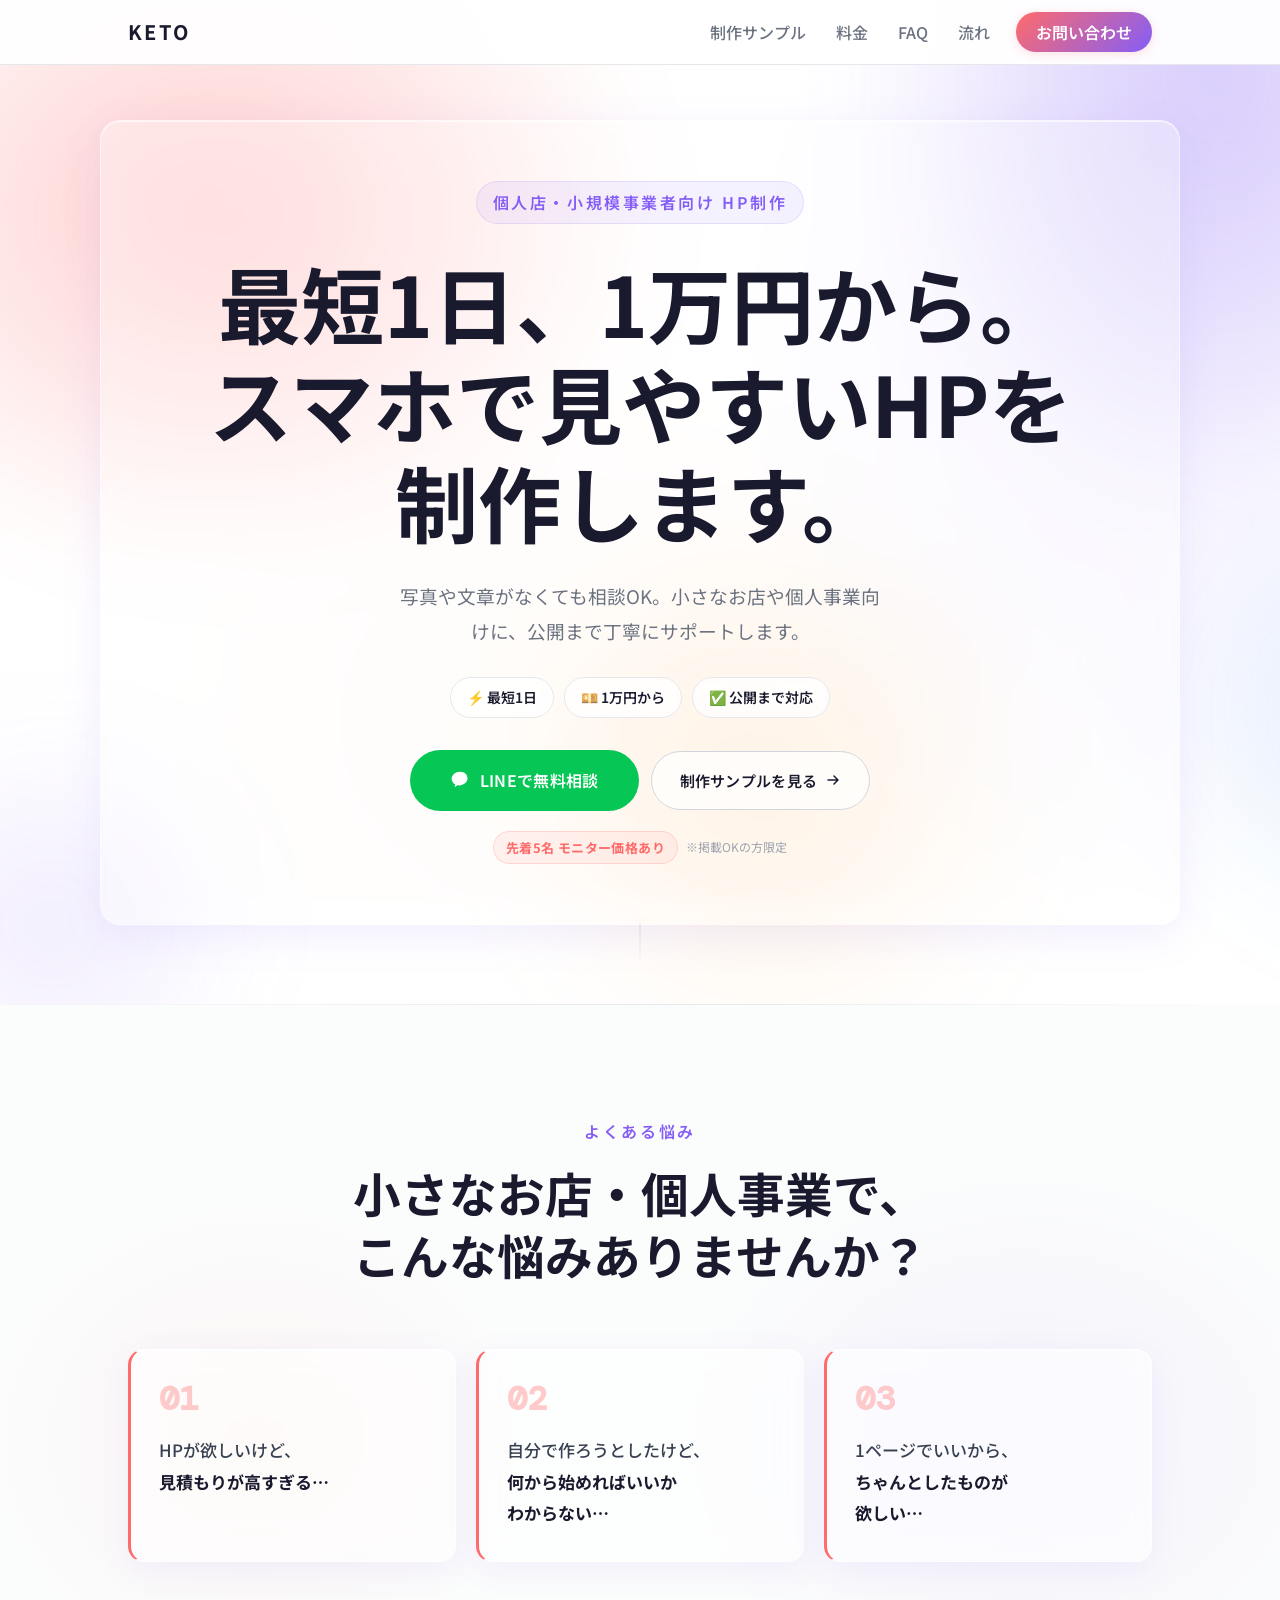
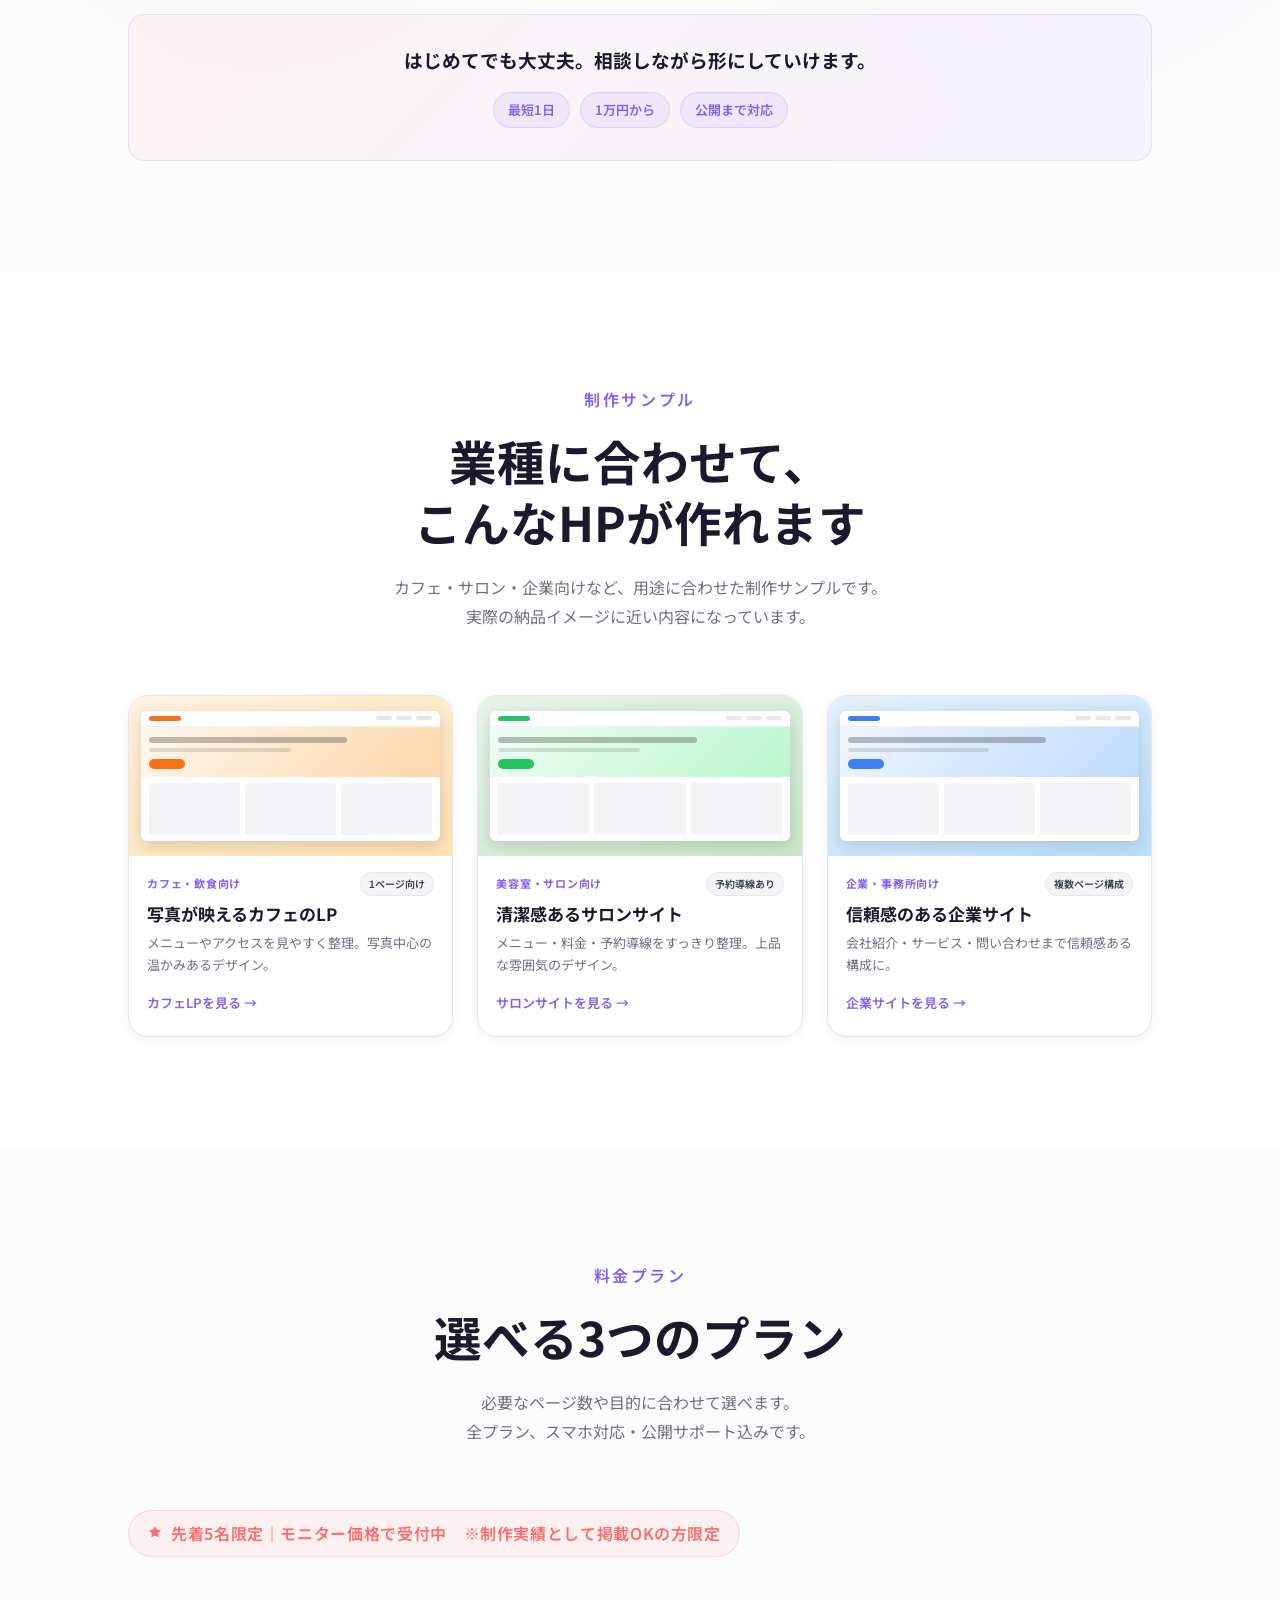
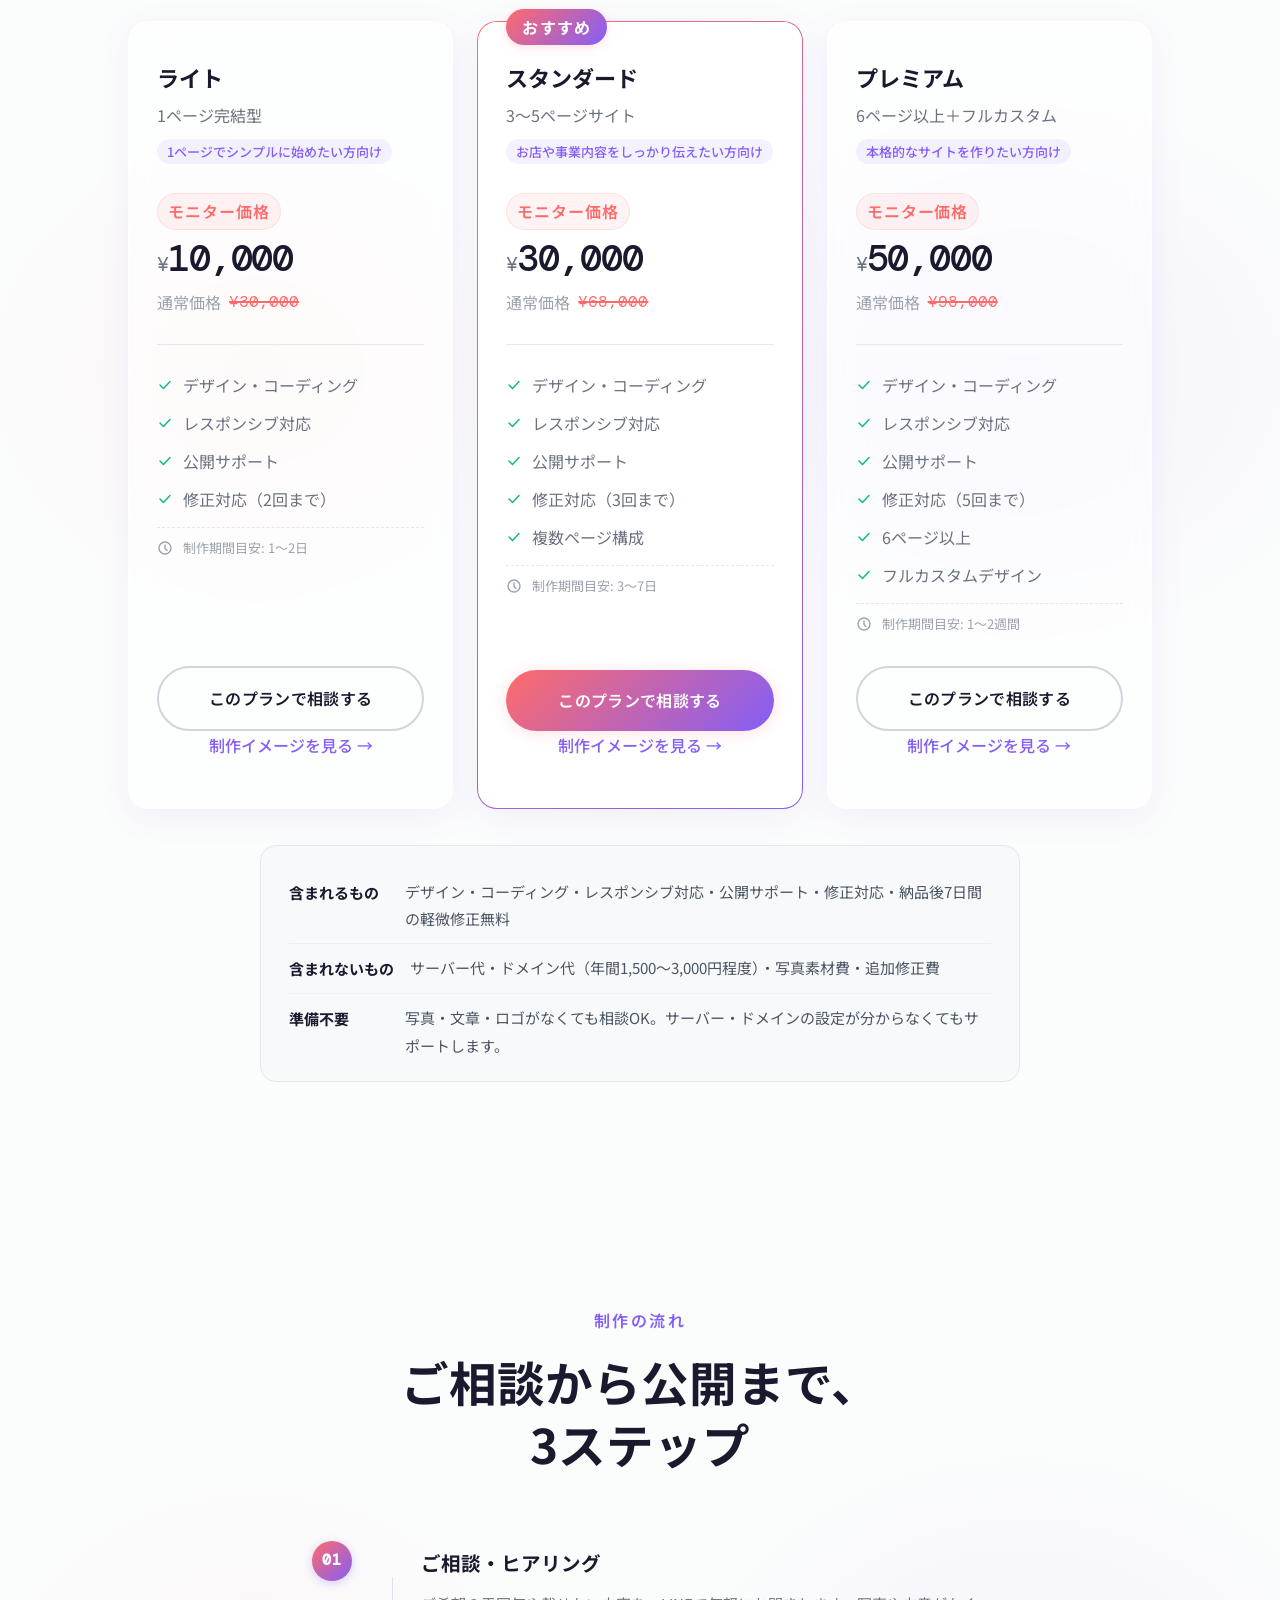
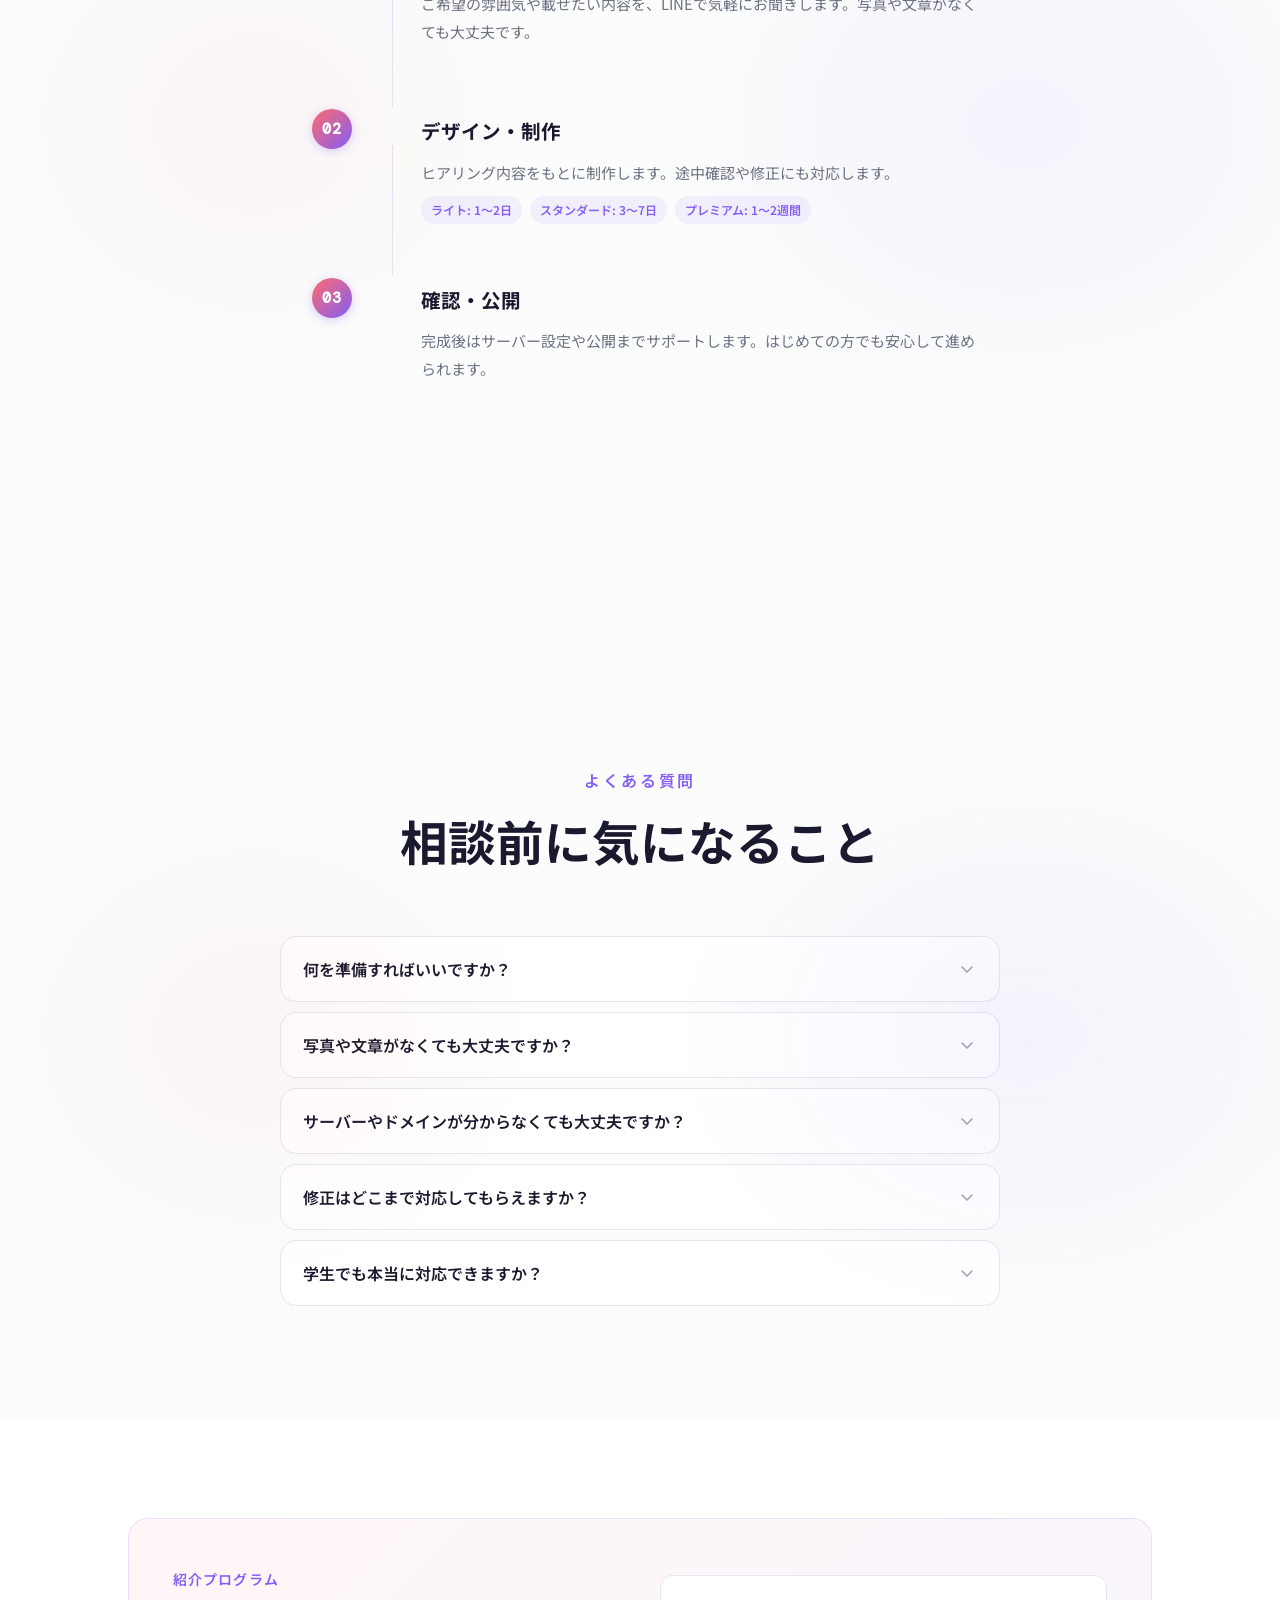
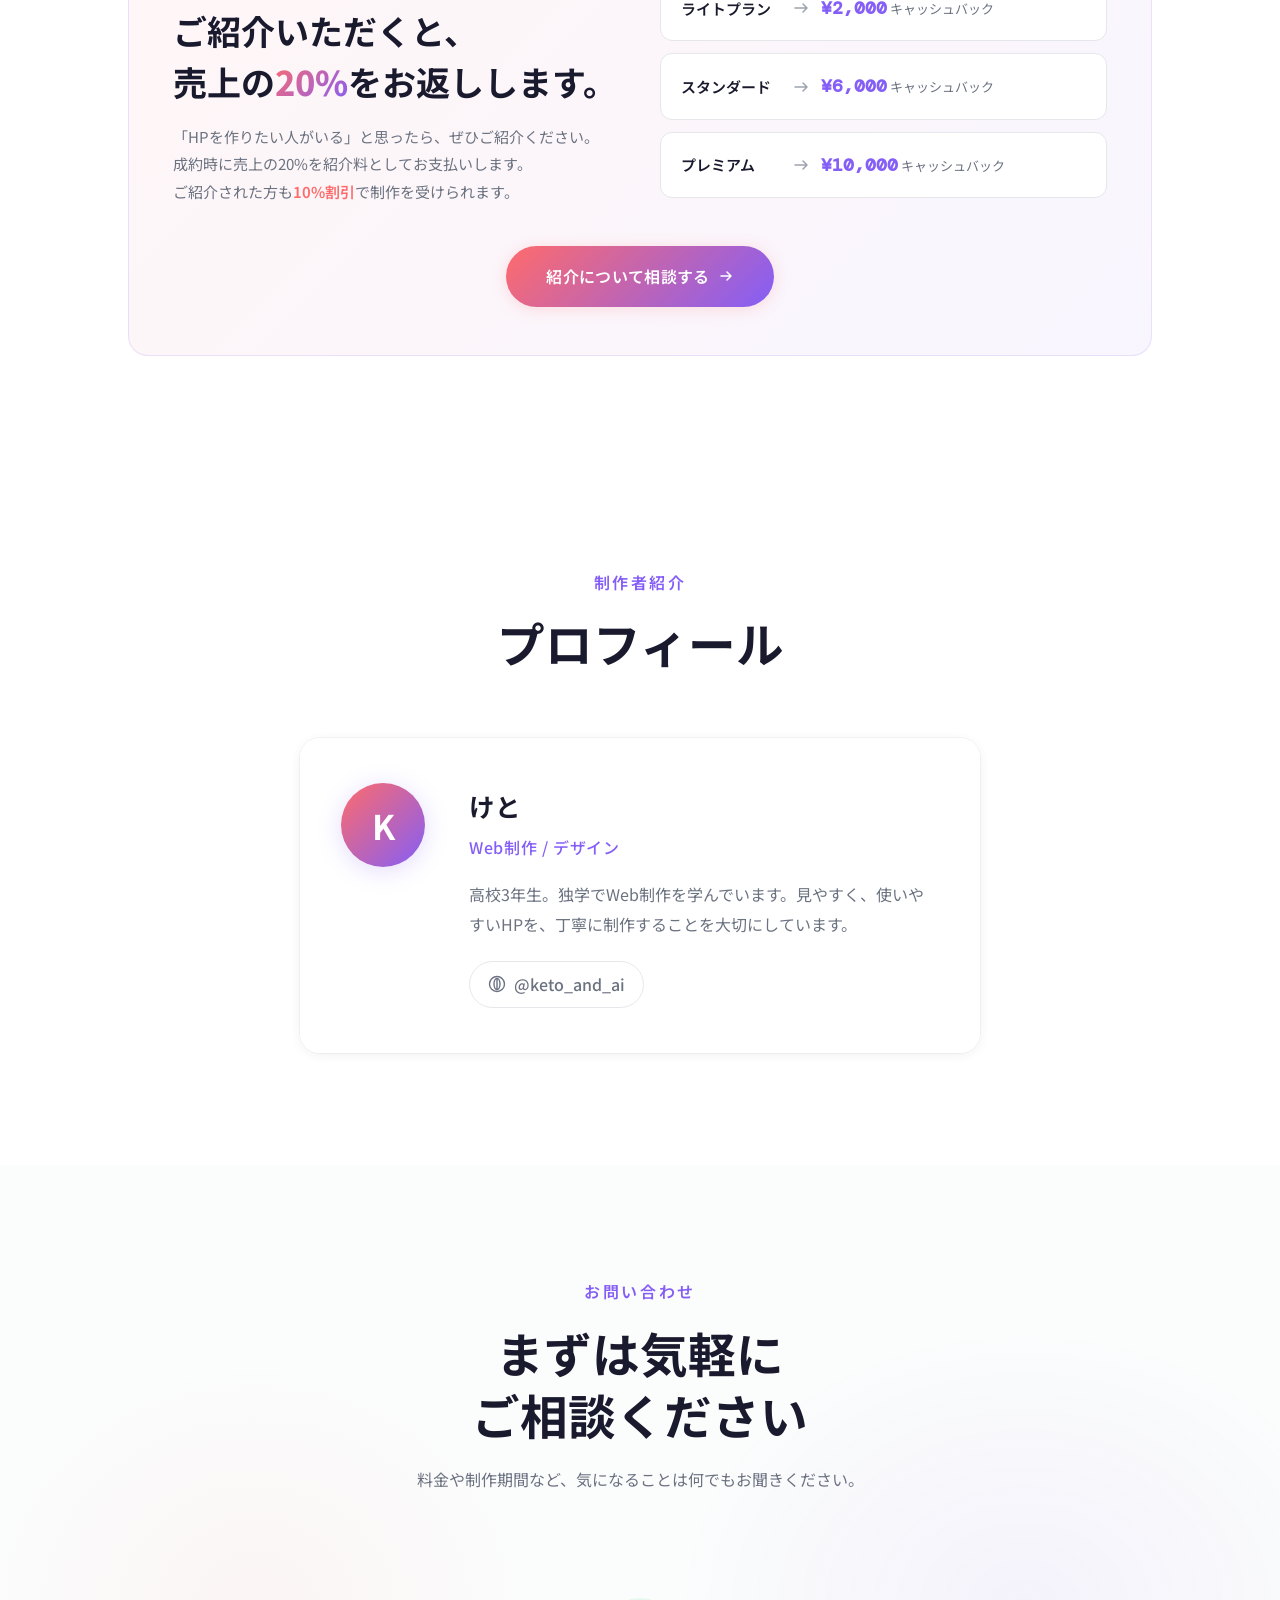
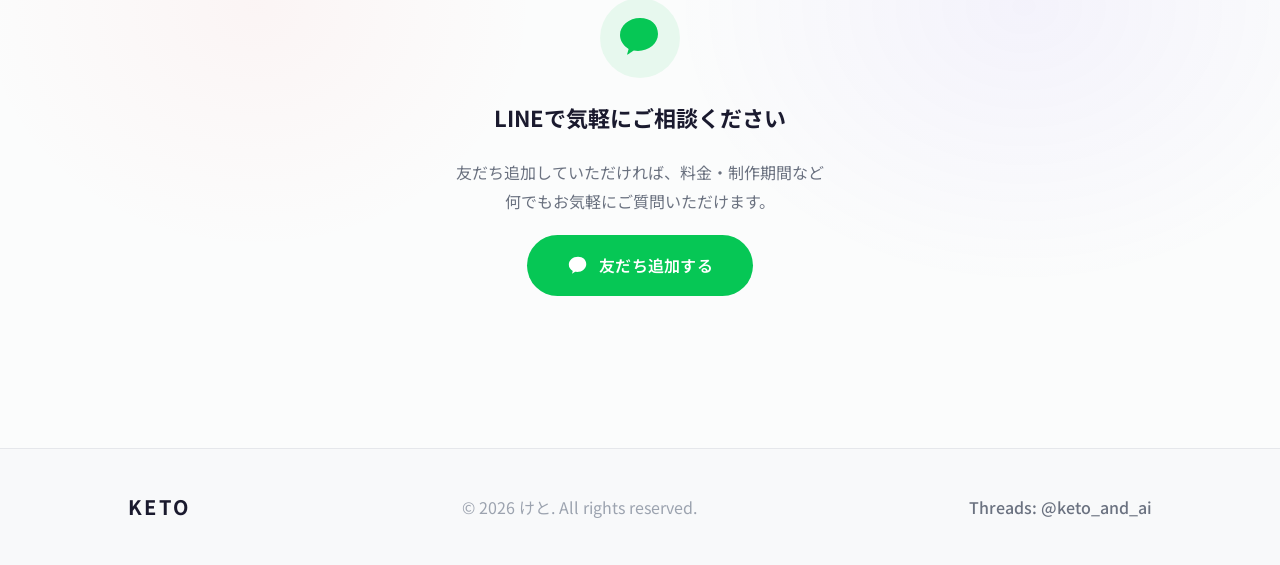
==== index.html @ 5ff45300 "制作の流れセクション改善 - 見出し「ご相談から公開まで、3ステップ」に変更 - ステップ1「ご相談・ヒアリング」に変更、本文を短縮 - ステップ2に制作期間バッジ追加（ライト/スタンダード/プレミア" ====
<!DOCTYPE html>
<html lang="ja">
<head>
  <meta charset="UTF-8">
  <meta name="viewport" content="width=device-width, initial-scale=1.0">
  <title>KETO | Web制作</title>
  <meta name="description" content="高品質なWebサイトを、スピードと低コストで実現します。1ページLPから複数ページサイトまで対応。先着5名モニター価格で受付中。">
  <meta property="og:title" content="けと | HP制作サービス">
  <meta property="og:description" content="高品質なWebサイトを、スピードと低コストで実現します。先着5名モニター価格で受付中。">
  <meta property="og:type" content="website">
  <meta property="og:locale" content="ja_JP">
  <meta name="twitter:card" content="summary_large_image">
  <meta name="theme-color" content="#ffffff">
  <link rel="icon" href="data:image/svg+xml,<svg xmlns='http://www.w3.org/2000/svg' viewBox='0 0 100 100'><rect width='100' height='100' rx='20' fill='%231a1a2e'/><text x='50' y='70' font-size='48' text-anchor='middle' fill='%23ffffff' font-family='system-ui' font-weight='700'>K</text></svg>">
  <link rel="preconnect" href="https://fonts.googleapis.com">
  <link rel="preconnect" href="https://fonts.gstatic.com" crossorigin>
  <link href="https://fonts.googleapis.com/css2?family=Noto+Sans+JP:wght@300;400;500;600;700&family=DM+Mono:wght@300;400;500&display=swap" rel="stylesheet">
  <link rel="stylesheet" href="style.css">
</head>
<body>

  <!-- Nav -->
  <nav class="nav" id="nav" aria-label="メインナビゲーション">
    <div class="nav-inner">
      <a href="#top" class="nav-logo" aria-label="トップへ戻る">
        <span class="nav-logo-text">KETO</span>
      </a>
      <button class="nav-hamburger" id="hamburger" aria-label="メニューを開く" aria-expanded="false" aria-controls="nav-links">
        <span></span>
        <span></span>
        <span></span>
      </button>
      <ul class="nav-links" id="nav-links" role="list">
        <li><a href="#samples" class="nav-link">制作サンプル</a></li>
        <li><a href="#pricing" class="nav-link">料金</a></li>
        <li><a href="#faq" class="nav-link">FAQ</a></li>
        <li><a href="#steps" class="nav-link">流れ</a></li>
        <li><a href="#contact" class="nav-cta">お問い合わせ</a></li>
      </ul>
    </div>
  </nav>

  <!-- Hero -->
  <section class="hero section-dark" id="top">
    <div class="container hero-inner fade-in">
      <p class="hero-eyebrow">個人店・小規模事業者向け HP制作</p>
      <h1 class="hero-heading">最短1日、1万円から。<br>スマホで見やすいHPを<br>制作します。</h1>
      <p class="hero-sub">写真や文章がなくても相談OK。小さなお店や個人事業向けに、公開まで丁寧にサポートします。</p>

      <div class="hero-badges">
        <span class="hero-badge">⚡ 最短1日</span>
        <span class="hero-badge">💴 1万円から</span>
        <span class="hero-badge">✅ 公開まで対応</span>
      </div>

      <div class="hero-cta-group">
        <a href="https://lin.ee/rHhkMaP" class="btn btn-line hero-cta" target="_blank" rel="noopener noreferrer">
          <svg width="20" height="20" viewBox="0 0 24 24" fill="none" aria-hidden="true"><path d="M12 2C6.48 2 2 5.82 2 10.5c0 2.83 1.68 5.33 4.3 6.96-.17.6-.6 2.2-.7 2.54-.12.42.16.41.33.3.14-.1 2.1-1.43 2.96-2.01.67.1 1.37.16 2.11.16 5.52 0 10-3.82 10-8.45S17.52 2 12 2z" fill="#ffffff"/></svg>
          LINEで無料相談
        </a>
        <a href="#samples" class="btn btn-outline-hero hero-cta-sub">
          制作サンプルを見る
          <svg width="16" height="16" viewBox="0 0 16 16" fill="none" aria-hidden="true"><path d="M3 8h10M9 4l4 4-4 4" stroke="currentColor" stroke-width="1.5" stroke-linecap="round" stroke-linejoin="round"/></svg>
        </a>
      </div>

      <p class="hero-note">
        <span class="hero-note-badge">先着5名 モニター価格あり</span>
        <span class="hero-note-sub">※掲載OKの方限定</span>
      </p>
    </div>
    <div class="hero-scroll-hint" aria-hidden="true">
      <span class="hero-scroll-line"></span>
    </div>
  </section>

  <!-- Pain Points -->
  <section class="section section-surface" id="pain">
    <div class="container">
      <div class="section-header fade-in">
        <p class="section-eyebrow">よくある悩み</p>
        <h2 class="section-heading">小さなお店・個人事業で、<br>こんな悩みありませんか？</h2>
      </div>
      <div class="pain-grid">
        <div class="pain-card fade-in-left" style="--delay: 0.1s">
          <span class="pain-number">01</span>
          <p class="pain-text">HPが欲しいけど、<br><strong>見積もりが高すぎる…</strong></p>
        </div>
        <div class="pain-card fade-in" style="--delay: 0.2s">
          <span class="pain-number">02</span>
          <p class="pain-text">自分で作ろうとしたけど、<br><strong>何から始めればいいか<br>わからない…</strong></p>
        </div>
        <div class="pain-card fade-in-right" style="--delay: 0.3s">
          <span class="pain-number">03</span>
          <p class="pain-text">1ページでいいから、<br><strong>ちゃんとしたものが<br>欲しい…</strong></p>
        </div>
      </div>
      <div class="pain-resolve scale-in">
        <p class="pain-resolve-text">はじめてでも大丈夫。相談しながら形にしていけます。</p>
        <div class="pain-resolve-badges">
          <span>最短1日</span>
          <span>1万円から</span>
          <span>公開まで対応</span>
        </div>
      </div>
    </div>
  </section>

  <!-- Samples -->
  <section class="section section-dark" id="samples">
    <div class="container">
      <div class="section-header fade-in">
        <p class="section-eyebrow">制作サンプル</p>
        <h2 class="section-heading">業種に合わせて、<br>こんなHPが作れます</h2>
        <p class="section-desc">カフェ・サロン・企業向けなど、用途に合わせた制作サンプルです。<br>実際の納品イメージに近い内容になっています。</p>
      </div>
      <div class="samples-grid">
        <a href="samples/light/" class="sample-card fade-in-up" style="--delay: 0.1s" target="_blank" rel="noopener">
          <div class="sample-card-thumb sample-thumb-cafe">
            <div class="sample-mock">
              <div class="sample-mock-nav">
                <div class="sample-mock-logo sample-mock-logo-warm"></div>
                <div class="sample-mock-links"><span></span><span></span><span></span></div>
              </div>
              <div class="sample-mock-hero sample-mock-hero-cafe">
                <div class="sample-mock-h"></div>
                <div class="sample-mock-sub"></div>
                <div class="sample-mock-btn sample-mock-btn-warm"></div>
              </div>
              <div class="sample-mock-blocks">
                <div class="sample-mock-block"></div>
                <div class="sample-mock-block"></div>
                <div class="sample-mock-block"></div>
              </div>
            </div>
          </div>
          <div class="sample-card-body">
            <div class="sample-card-head">
              <p class="sample-card-tag">カフェ・飲食向け</p>
              <span class="sample-card-badge">1ページ向け</span>
            </div>
            <h3 class="sample-card-title">写真が映えるカフェのLP</h3>
            <p class="sample-card-desc">メニューやアクセスを見やすく整理。写真中心の温かみあるデザイン。</p>
            <span class="sample-card-link">カフェLPを見る →</span>
          </div>
        </a>
        <a href="samples/standard/" class="sample-card fade-in-up" style="--delay: 0.2s" target="_blank" rel="noopener">
          <div class="sample-card-thumb sample-thumb-salon">
            <div class="sample-mock">
              <div class="sample-mock-nav">
                <div class="sample-mock-logo sample-mock-logo-green"></div>
                <div class="sample-mock-links"><span></span><span></span><span></span></div>
              </div>
              <div class="sample-mock-hero sample-mock-hero-salon">
                <div class="sample-mock-h"></div>
                <div class="sample-mock-sub"></div>
                <div class="sample-mock-btn sample-mock-btn-green"></div>
              </div>
              <div class="sample-mock-blocks">
                <div class="sample-mock-block"></div>
                <div class="sample-mock-block"></div>
                <div class="sample-mock-block"></div>
              </div>
            </div>
          </div>
          <div class="sample-card-body">
            <div class="sample-card-head">
              <p class="sample-card-tag">美容室・サロン向け</p>
              <span class="sample-card-badge">予約導線あり</span>
            </div>
            <h3 class="sample-card-title">清潔感あるサロンサイト</h3>
            <p class="sample-card-desc">メニュー・料金・予約導線をすっきり整理。上品な雰囲気のデザイン。</p>
            <span class="sample-card-link">サロンサイトを見る →</span>
          </div>
        </a>
        <a href="samples/premium/" class="sample-card fade-in-up" style="--delay: 0.3s" target="_blank" rel="noopener">
          <div class="sample-card-thumb sample-thumb-corp">
            <div class="sample-mock">
              <div class="sample-mock-nav">
                <div class="sample-mock-logo sample-mock-logo-blue"></div>
                <div class="sample-mock-links"><span></span><span></span><span></span></div>
              </div>
              <div class="sample-mock-hero sample-mock-hero-corp">
                <div class="sample-mock-h"></div>
                <div class="sample-mock-sub"></div>
                <div class="sample-mock-btn sample-mock-btn-blue"></div>
              </div>
              <div class="sample-mock-blocks">
                <div class="sample-mock-block"></div>
                <div class="sample-mock-block"></div>
                <div class="sample-mock-block"></div>
              </div>
            </div>
          </div>
          <div class="sample-card-body">
            <div class="sample-card-head">
              <p class="sample-card-tag">企業・事務所向け</p>
              <span class="sample-card-badge">複数ページ構成</span>
            </div>
            <h3 class="sample-card-title">信頼感のある企業サイト</h3>
            <p class="sample-card-desc">会社紹介・サービス・問い合わせまで信頼感ある構成に。</p>
            <span class="sample-card-link">企業サイトを見る →</span>
          </div>
        </a>
      </div>
    </div>
  </section>

  <!-- Pricing -->
  <section class="section section-surface" id="pricing">
    <div class="container">
      <div class="section-header fade-in">
        <p class="section-eyebrow">料金プラン</p>
        <h2 class="section-heading">選べる3つのプラン</h2>
        <p class="section-desc">必要なページ数や目的に合わせて選べます。<br>全プラン、スマホ対応・公開サポート込みです。</p>
      </div>
      <div class="pricing-badge fade-in" role="note">
        <svg width="16" height="16" viewBox="0 0 16 16" fill="none" aria-hidden="true">
          <path d="M8 1l1.8 3.6L14 5.4l-3 2.9.7 4.1L8 10.4l-3.7 2 .7-4.1L2 5.4l4.2-.8z" fill="#ff6b6b"/>
        </svg>
        先着5名限定｜モニター価格で受付中　※制作実績として掲載OKの方限定
      </div>
      <div class="pricing-grid pricing-grid-3">
        <div class="pricing-card fade-in-up" style="--delay: 0.1s">
          <div class="pricing-card-header">
            <h3 class="pricing-plan-name">ライト</h3>
            <p class="pricing-plan-desc">1ページ完結型</p>
            <p class="pricing-plan-target">1ページでシンプルに始めたい方向け</p>
          </div>
          <div class="pricing-price-block">
            <div class="pricing-monitor">
              <span class="pricing-monitor-label">モニター価格</span>
              <span class="pricing-price"><span class="pricing-currency">¥</span>10,000</span>
            </div>
            <div class="pricing-regular">
              <span class="pricing-regular-label">通常価格</span>
              <span class="pricing-regular-price"><span>¥</span>30,000</span>
            </div>
          </div>
          <ul class="pricing-features" role="list">
            <li class="pricing-feature">
              <svg width="16" height="16" viewBox="0 0 16 16" fill="none" aria-hidden="true"><path d="M3 8l3.5 3.5 6.5-7" stroke="#12b886" stroke-width="1.5" stroke-linecap="round" stroke-linejoin="round"/></svg>
              デザイン・コーディング
            </li>
            <li class="pricing-feature">
              <svg width="16" height="16" viewBox="0 0 16 16" fill="none" aria-hidden="true"><path d="M3 8l3.5 3.5 6.5-7" stroke="#12b886" stroke-width="1.5" stroke-linecap="round" stroke-linejoin="round"/></svg>
              レスポンシブ対応
            </li>
            <li class="pricing-feature">
              <svg width="16" height="16" viewBox="0 0 16 16" fill="none" aria-hidden="true"><path d="M3 8l3.5 3.5 6.5-7" stroke="#12b886" stroke-width="1.5" stroke-linecap="round" stroke-linejoin="round"/></svg>
              公開サポート
            </li>
            <li class="pricing-feature">
              <svg width="16" height="16" viewBox="0 0 16 16" fill="none" aria-hidden="true"><path d="M3 8l3.5 3.5 6.5-7" stroke="#12b886" stroke-width="1.5" stroke-linecap="round" stroke-linejoin="round"/></svg>
              修正対応（2回まで）
            </li>
            <li class="pricing-feature pricing-feature-meta">
              <svg width="16" height="16" viewBox="0 0 16 16" fill="none" aria-hidden="true"><circle cx="8" cy="8" r="6" stroke="#9ca3af" stroke-width="1.4"/><path d="M8 5v3.5l2 2" stroke="#9ca3af" stroke-width="1.4" stroke-linecap="round"/></svg>
              制作期間目安: 1〜2日
            </li>
          </ul>
          <a href="#contact" class="btn btn-outline-strong pricing-btn">このプランで相談する</a>
          <a href="samples/light/" class="pricing-sample-link" target="_blank" rel="noopener">制作イメージを見る →</a>
        </div>
        <div class="pricing-card pricing-card-featured fade-in-up" style="--delay: 0.2s">
          <div class="pricing-card-badge">おすすめ</div>
          <div class="pricing-card-header">
            <h3 class="pricing-plan-name">スタンダード</h3>
            <p class="pricing-plan-desc">3〜5ページサイト</p>
            <p class="pricing-plan-target">お店や事業内容をしっかり伝えたい方向け</p>
          </div>
          <div class="pricing-price-block">
            <div class="pricing-monitor">
              <span class="pricing-monitor-label">モニター価格</span>
              <span class="pricing-price"><span class="pricing-currency">¥</span>30,000</span>
            </div>
            <div class="pricing-regular">
              <span class="pricing-regular-label">通常価格</span>
              <span class="pricing-regular-price"><span>¥</span>68,000</span>
            </div>
          </div>
          <ul class="pricing-features" role="list">
            <li class="pricing-feature">
              <svg width="16" height="16" viewBox="0 0 16 16" fill="none" aria-hidden="true"><path d="M3 8l3.5 3.5 6.5-7" stroke="#12b886" stroke-width="1.5" stroke-linecap="round" stroke-linejoin="round"/></svg>
              デザイン・コーディング
            </li>
            <li class="pricing-feature">
              <svg width="16" height="16" viewBox="0 0 16 16" fill="none" aria-hidden="true"><path d="M3 8l3.5 3.5 6.5-7" stroke="#12b886" stroke-width="1.5" stroke-linecap="round" stroke-linejoin="round"/></svg>
              レスポンシブ対応
            </li>
            <li class="pricing-feature">
              <svg width="16" height="16" viewBox="0 0 16 16" fill="none" aria-hidden="true"><path d="M3 8l3.5 3.5 6.5-7" stroke="#12b886" stroke-width="1.5" stroke-linecap="round" stroke-linejoin="round"/></svg>
              公開サポート
            </li>
            <li class="pricing-feature">
              <svg width="16" height="16" viewBox="0 0 16 16" fill="none" aria-hidden="true"><path d="M3 8l3.5 3.5 6.5-7" stroke="#12b886" stroke-width="1.5" stroke-linecap="round" stroke-linejoin="round"/></svg>
              修正対応（3回まで）
            </li>
            <li class="pricing-feature">
              <svg width="16" height="16" viewBox="0 0 16 16" fill="none" aria-hidden="true"><path d="M3 8l3.5 3.5 6.5-7" stroke="#12b886" stroke-width="1.5" stroke-linecap="round" stroke-linejoin="round"/></svg>
              複数ページ構成
            </li>
            <li class="pricing-feature pricing-feature-meta">
              <svg width="16" height="16" viewBox="0 0 16 16" fill="none" aria-hidden="true"><circle cx="8" cy="8" r="6" stroke="#9ca3af" stroke-width="1.4"/><path d="M8 5v3.5l2 2" stroke="#9ca3af" stroke-width="1.4" stroke-linecap="round"/></svg>
              制作期間目安: 3〜7日
            </li>
          </ul>
          <a href="#contact" class="btn btn-primary pricing-btn">このプランで相談する</a>
          <a href="samples/standard/" class="pricing-sample-link" target="_blank" rel="noopener">制作イメージを見る →</a>
        </div>
        <div class="pricing-card fade-in-up" style="--delay: 0.3s">
          <div class="pricing-card-header">
            <h3 class="pricing-plan-name">プレミアム</h3>
            <p class="pricing-plan-desc">6ページ以上＋フルカスタム</p>
            <p class="pricing-plan-target">本格的なサイトを作りたい方向け</p>
          </div>
          <div class="pricing-price-block">
            <div class="pricing-monitor">
              <span class="pricing-monitor-label">モニター価格</span>
              <span class="pricing-price"><span class="pricing-currency">¥</span>50,000</span>
            </div>
            <div class="pricing-regular">
              <span class="pricing-regular-label">通常価格</span>
              <span class="pricing-regular-price"><span>¥</span>98,000</span>
            </div>
          </div>
          <ul class="pricing-features" role="list">
            <li class="pricing-feature">
              <svg width="16" height="16" viewBox="0 0 16 16" fill="none" aria-hidden="true"><path d="M3 8l3.5 3.5 6.5-7" stroke="#12b886" stroke-width="1.5" stroke-linecap="round" stroke-linejoin="round"/></svg>
              デザイン・コーディング
            </li>
            <li class="pricing-feature">
              <svg width="16" height="16" viewBox="0 0 16 16" fill="none" aria-hidden="true"><path d="M3 8l3.5 3.5 6.5-7" stroke="#12b886" stroke-width="1.5" stroke-linecap="round" stroke-linejoin="round"/></svg>
              レスポンシブ対応
            </li>
            <li class="pricing-feature">
              <svg width="16" height="16" viewBox="0 0 16 16" fill="none" aria-hidden="true"><path d="M3 8l3.5 3.5 6.5-7" stroke="#12b886" stroke-width="1.5" stroke-linecap="round" stroke-linejoin="round"/></svg>
              公開サポート
            </li>
            <li class="pricing-feature">
              <svg width="16" height="16" viewBox="0 0 16 16" fill="none" aria-hidden="true"><path d="M3 8l3.5 3.5 6.5-7" stroke="#12b886" stroke-width="1.5" stroke-linecap="round" stroke-linejoin="round"/></svg>
              修正対応（5回まで）
            </li>
            <li class="pricing-feature">
              <svg width="16" height="16" viewBox="0 0 16 16" fill="none" aria-hidden="true"><path d="M3 8l3.5 3.5 6.5-7" stroke="#12b886" stroke-width="1.5" stroke-linecap="round" stroke-linejoin="round"/></svg>
              6ページ以上
            </li>
            <li class="pricing-feature">
              <svg width="16" height="16" viewBox="0 0 16 16" fill="none" aria-hidden="true"><path d="M3 8l3.5 3.5 6.5-7" stroke="#12b886" stroke-width="1.5" stroke-linecap="round" stroke-linejoin="round"/></svg>
              フルカスタムデザイン
            </li>
            <li class="pricing-feature pricing-feature-meta">
              <svg width="16" height="16" viewBox="0 0 16 16" fill="none" aria-hidden="true"><circle cx="8" cy="8" r="6" stroke="#9ca3af" stroke-width="1.4"/><path d="M8 5v3.5l2 2" stroke="#9ca3af" stroke-width="1.4" stroke-linecap="round"/></svg>
              制作期間目安: 1〜2週間
            </li>
          </ul>
          <a href="#contact" class="btn btn-outline-strong pricing-btn">このプランで相談する</a>
          <a href="samples/premium/" class="pricing-sample-link" target="_blank" rel="noopener">制作イメージを見る →</a>
        </div>
      </div>
      <div class="pricing-footnote fade-in">
        <div class="pricing-footnote-row">
          <span class="pricing-footnote-label">含まれるもの</span>
          <span>デザイン・コーディング・レスポンシブ対応・公開サポート・修正対応・納品後7日間の軽微修正無料</span>
        </div>
        <div class="pricing-footnote-row">
          <span class="pricing-footnote-label">含まれないもの</span>
          <span>サーバー代・ドメイン代（年間1,500〜3,000円程度）・写真素材費・追加修正費</span>
        </div>
        <div class="pricing-footnote-row">
          <span class="pricing-footnote-label">準備不要</span>
          <span>写真・文章・ロゴがなくても相談OK。サーバー・ドメインの設定が分からなくてもサポートします。</span>
        </div>
      </div>
    </div>
  </section>

  <!-- Steps -->
  <section class="section section-surface" id="steps">
    <div class="container">
      <div class="section-header fade-in">
        <p class="section-eyebrow">制作の流れ</p>
        <h2 class="section-heading">ご相談から公開まで、<br>3ステップ</h2>
      </div>
      <div class="steps-list" role="list">
        <div class="step fade-in-left" style="--delay: 0.1s" role="listitem">
          <div class="step-number" aria-hidden="true"><span>01</span></div>
          <div class="step-connector" aria-hidden="true"></div>
          <div class="step-content">
            <h3 class="step-title">ご相談・ヒアリング</h3>
            <p class="step-desc">ご希望の雰囲気や載せたい内容を、LINEで気軽にお聞きします。写真や文章がなくても大丈夫です。</p>
          </div>
        </div>
        <div class="step fade-in-right" style="--delay: 0.2s" role="listitem">
          <div class="step-number" aria-hidden="true"><span>02</span></div>
          <div class="step-connector" aria-hidden="true"></div>
          <div class="step-content">
            <h3 class="step-title">デザイン・制作</h3>
            <p class="step-desc">ヒアリング内容をもとに制作します。途中確認や修正にも対応します。</p>
            <div class="step-durations">
              <span>ライト: 1〜2日</span>
              <span>スタンダード: 3〜7日</span>
              <span>プレミアム: 1〜2週間</span>
            </div>
          </div>
        </div>
        <div class="step fade-in-left" style="--delay: 0.3s" role="listitem">
          <div class="step-number" aria-hidden="true"><span>03</span></div>
          <div class="step-connector step-connector-last" aria-hidden="true"></div>
          <div class="step-content">
            <h3 class="step-title">確認・公開</h3>
            <p class="step-desc">完成後はサーバー設定や公開までサポートします。はじめての方でも安心して進められます。</p>
          </div>
        </div>
      </div>
      <p class="steps-note fade-in">写真や文章がなくても、相談しながら進められます。</p>
    </div>
  </section>

  <!-- FAQ -->
  <section class="section section-surface" id="faq">
    <div class="container">
      <div class="section-header fade-in">
        <p class="section-eyebrow">よくある質問</p>
        <h2 class="section-heading">相談前に気になること</h2>
      </div>
      <div class="faq-list fade-in" id="faq-list">
        <div class="faq-item">
          <button class="faq-question" aria-expanded="false">
            <span>何を準備すればいいですか？</span>
            <svg class="faq-icon" width="20" height="20" viewBox="0 0 20 20" fill="none" aria-hidden="true"><path d="M5 8l5 5 5-5" stroke="currentColor" stroke-width="1.5" stroke-linecap="round" stroke-linejoin="round"/></svg>
          </button>
          <div class="faq-answer" hidden>「こういうHPが欲しい」というイメージだけで大丈夫です。写真・文章・ロゴは用意なしでも相談OK。ヒアリングしながら一緒に決めていきます。</div>
        </div>
        <div class="faq-item">
          <button class="faq-question" aria-expanded="false">
            <span>写真や文章がなくても大丈夫ですか？</span>
            <svg class="faq-icon" width="20" height="20" viewBox="0 0 20 20" fill="none" aria-hidden="true"><path d="M5 8l5 5 5-5" stroke="currentColor" stroke-width="1.5" stroke-linecap="round" stroke-linejoin="round"/></svg>
          </button>
          <div class="faq-answer" hidden>大丈夫です。フリー素材の写真を使ったり、文章のたたき台を一緒に考えることもできます。まず気軽にご相談ください。</div>
        </div>
        <div class="faq-item">
          <button class="faq-question" aria-expanded="false">
            <span>サーバーやドメインが分からなくても大丈夫ですか？</span>
            <svg class="faq-icon" width="20" height="20" viewBox="0 0 20 20" fill="none" aria-hidden="true"><path d="M5 8l5 5 5-5" stroke="currentColor" stroke-width="1.5" stroke-linecap="round" stroke-linejoin="round"/></svg>
          </button>
          <div class="faq-answer" hidden>大丈夫です。サーバー・ドメインの取得から公開まで、手順を説明しながらサポートします。ただし、サーバー代・ドメイン代は別途かかります（年間1,500〜3,000円程度）。</div>
        </div>
        <div class="faq-item">
          <button class="faq-question" aria-expanded="false">
            <span>修正はどこまで対応してもらえますか？</span>
            <svg class="faq-icon" width="20" height="20" viewBox="0 0 20 20" fill="none" aria-hidden="true"><path d="M5 8l5 5 5-5" stroke="currentColor" stroke-width="1.5" stroke-linecap="round" stroke-linejoin="round"/></svg>
          </button>
          <div class="faq-answer" hidden>プランに応じた回数（ライト2回、スタンダード3回、プレミアム5回）の修正に対応します。また、納品後7日間は軽微な修正を無料で対応します。追加修正が必要な場合は別途相談ください。</div>
        </div>
        <div class="faq-item">
          <button class="faq-question" aria-expanded="false">
            <span>学生でも本当に対応できますか？</span>
            <svg class="faq-icon" width="20" height="20" viewBox="0 0 20 20" fill="none" aria-hidden="true"><path d="M5 8l5 5 5-5" stroke="currentColor" stroke-width="1.5" stroke-linecap="round" stroke-linejoin="round"/></svg>
          </button>
          <div class="faq-answer" hidden>できます。サンプルページをご覧いただければ、制作クオリティはご確認いただけます。「高校生だから安心できない」という方には、無理にお勧めしません。実際に見て、話して、判断してください。</div>
        </div>
      </div>
    </div>
  </section>

  <!-- Referral Program -->
  <section class="section referral-section" id="referral">
    <div class="container">
      <div class="referral-card fade-in">
        <div class="referral-inner">
          <div class="referral-content">
            <p class="referral-eyebrow">紹介プログラム</p>
            <h2 class="referral-heading">ご紹介いただくと、<br>売上の<span class="referral-highlight">20%</span>をお返しします。</h2>
            <p class="referral-desc">「HPを作りたい人がいる」と思ったら、ぜひご紹介ください。<br>成約時に売上の20%を紹介料としてお支払いします。<br>ご紹介された方も<strong>10%割引</strong>で制作を受けられます。</p>
          </div>
          <div class="referral-examples">
            <div class="referral-example">
              <span class="referral-example-plan">ライトプラン</span>
              <span class="referral-example-arrow">
                <svg width="20" height="20" viewBox="0 0 20 20" fill="none" aria-hidden="true"><path d="M4 10h12M12 6l4 4-4 4" stroke="currentColor" stroke-width="1.5" stroke-linecap="round" stroke-linejoin="round"/></svg>
              </span>
              <span class="referral-example-amount">¥2,000<small> キャッシュバック</small></span>
            </div>
            <div class="referral-example">
              <span class="referral-example-plan">スタンダード</span>
              <span class="referral-example-arrow">
                <svg width="20" height="20" viewBox="0 0 20 20" fill="none" aria-hidden="true"><path d="M4 10h12M12 6l4 4-4 4" stroke="currentColor" stroke-width="1.5" stroke-linecap="round" stroke-linejoin="round"/></svg>
              </span>
              <span class="referral-example-amount">¥6,000<small> キャッシュバック</small></span>
            </div>
            <div class="referral-example">
              <span class="referral-example-plan">プレミアム</span>
              <span class="referral-example-arrow">
                <svg width="20" height="20" viewBox="0 0 20 20" fill="none" aria-hidden="true"><path d="M4 10h12M12 6l4 4-4 4" stroke="currentColor" stroke-width="1.5" stroke-linecap="round" stroke-linejoin="round"/></svg>
              </span>
              <span class="referral-example-amount">¥10,000<small> キャッシュバック</small></span>
            </div>
          </div>
        </div>
        <a href="#contact" class="btn btn-primary referral-cta">紹介について相談する
          <svg width="16" height="16" viewBox="0 0 16 16" fill="none" aria-hidden="true">
            <path d="M3 8h10M9 4l4 4-4 4" stroke="currentColor" stroke-width="1.5" stroke-linecap="round" stroke-linejoin="round"/>
          </svg>
        </a>
      </div>
    </div>
  </section>

  <!-- Profile -->
  <section class="section section-dark" id="profile">
    <div class="container">
      <div class="section-header fade-in">
        <p class="section-eyebrow">制作者紹介</p>
        <h2 class="section-heading">プロフィール</h2>
      </div>
      <div class="profile-card scale-in">
        <div class="profile-avatar" aria-label="けとのアバター">
          <span class="profile-avatar-inner">K</span>
        </div>
        <div class="profile-info">
          <h3 class="profile-name">けと</h3>
          <p class="profile-role">Web制作 / デザイン</p>
          <p class="profile-bio">高校3年生。独学でWeb制作を学んでいます。見やすく、使いやすいHPを、丁寧に制作することを大切にしています。</p>
          <a href="https://www.threads.net/@keto_and_ai" class="profile-threads" target="_blank" rel="noopener noreferrer" aria-label="けとのThreadsアカウントを開く">
            <svg width="18" height="18" viewBox="0 0 18 18" fill="none" aria-hidden="true">
              <circle cx="9" cy="9" r="7.5" stroke="currentColor" stroke-width="1.4" fill="none"/>
              <ellipse cx="9" cy="9" rx="3" ry="5.5" stroke="currentColor" stroke-width="1.4" fill="none"/>
              <line x1="9" y1="3.5" x2="9" y2="14.5" stroke="currentColor" stroke-width="1.4" stroke-linecap="round"/>
            </svg>
            @keto_and_ai
          </a>
        </div>
      </div>
    </div>
  </section>

  <!-- Contact -->
  <section class="section section-surface" id="contact">
    <div class="container">
      <div class="section-header fade-in">
        <p class="section-eyebrow">お問い合わせ</p>
        <h2 class="section-heading">まずは気軽に<br>ご相談ください</h2>
        <p class="section-desc">料金や制作期間など、気になることは何でもお聞きください。</p>
      </div>
      <div class="line-cta fade-in-up">
        <div class="line-icon">
          <svg width="48" height="48" viewBox="0 0 24 24" fill="none">
            <path d="M12 2C6.48 2 2 5.82 2 10.5c0 2.83 1.68 5.33 4.3 6.96-.17.6-.6 2.2-.7 2.54-.12.42.16.41.33.3.14-.1 2.1-1.43 2.96-2.01.67.1 1.37.16 2.11.16 5.52 0 10-3.82 10-8.45S17.52 2 12 2z" fill="#06C755"/>
          </svg>
        </div>
        <h3 class="line-title">LINEで気軽にご相談ください</h3>
        <p class="line-desc">友だち追加していただければ、料金・制作期間など<br>何でもお気軽にご質問いただけます。</p>
        <a href="https://lin.ee/rHhkMaP" class="btn btn-line" target="_blank" rel="noopener noreferrer">
          <svg width="22" height="22" viewBox="0 0 24 24" fill="none">
            <path d="M12 2C6.48 2 2 5.82 2 10.5c0 2.83 1.68 5.33 4.3 6.96-.17.6-.6 2.2-.7 2.54-.12.42.16.41.33.3.14-.1 2.1-1.43 2.96-2.01.67.1 1.37.16 2.11.16 5.52 0 10-3.82 10-8.45S17.52 2 12 2z" fill="#ffffff"/>
          </svg>
          友だち追加する
        </a>
      </div>
    </div>
  </section>

  <!-- Footer -->
  <footer class="footer" role="contentinfo">
    <div class="container footer-inner">
      <a href="#top" class="footer-logo" aria-label="トップへ戻る">
        <span class="nav-logo-text">KETO</span>
      </a>
      <p class="footer-copy">© 2026 けと. All rights reserved.</p>
      <a href="https://www.threads.net/@keto_and_ai" class="footer-threads" target="_blank" rel="noopener noreferrer" aria-label="Threadsアカウントを開く">
        Threads: @keto_and_ai
      </a>
    </div>
  </footer>

  <script>
    // Smooth scroll for anchor links
    document.querySelectorAll('a[href^="#"]').forEach(anchor => {
      anchor.addEventListener('click', function(e) {
        const href = this.getAttribute('href');
        if (href === '#') return;
        const target = document.querySelector(href);
        if (!target) return;
        e.preventDefault();
        const navHeight = document.getElementById('nav').offsetHeight;
        const top = target.getBoundingClientRect().top + window.scrollY - navHeight;
        window.scrollTo({ top, behavior: 'smooth' });
      });
    });

    // Hamburger menu
    const hamburger = document.getElementById('hamburger');
    const navLinks = document.getElementById('nav-links');
    hamburger.addEventListener('click', () => {
      const open = hamburger.getAttribute('aria-expanded') === 'true';
      hamburger.setAttribute('aria-expanded', String(!open));
      navLinks.classList.toggle('nav-links-open');
      hamburger.classList.toggle('hamburger-open');
    });
    // Close nav on link click (mobile)
    navLinks.querySelectorAll('a').forEach(link => {
      link.addEventListener('click', () => {
        hamburger.setAttribute('aria-expanded', 'false');
        navLinks.classList.remove('nav-links-open');
        hamburger.classList.remove('hamburger-open');
      });
    });

    // Nav scroll shadow
    const nav = document.getElementById('nav');
    window.addEventListener('scroll', () => {
      nav.classList.toggle('nav-scrolled', window.scrollY > 24);
    }, { passive: true });

    // FAQ accordion
    document.querySelectorAll('#faq-list .faq-question').forEach(btn => {
      btn.addEventListener('click', () => {
        const item = btn.closest('.faq-item');
        const answer = item.querySelector('.faq-answer');
        const isOpen = btn.getAttribute('aria-expanded') === 'true';
        // Close all
        document.querySelectorAll('#faq-list .faq-item').forEach(i => {
          i.querySelector('.faq-question').setAttribute('aria-expanded', 'false');
          i.querySelector('.faq-answer').hidden = true;
          i.classList.remove('faq-item-open');
        });
        if (!isOpen) {
          btn.setAttribute('aria-expanded', 'true');
          answer.hidden = false;
          item.classList.add('faq-item-open');
        }
      });
    });

    // IntersectionObserver fade-in
    const fadeEls = document.querySelectorAll('.fade-in, .fade-in-left, .fade-in-right, .fade-in-up, .scale-in');
    const observer = new IntersectionObserver((entries) => {
      entries.forEach(entry => {
        if (entry.isIntersecting) {
          const delay = entry.target.style.getPropertyValue('--delay') || '0s';
          entry.target.style.transitionDelay = delay;
          entry.target.classList.add('visible');
          observer.unobserve(entry.target);
        }
      });
    }, { threshold: 0.3, rootMargin: '0px 0px -120px 0px' });
    fadeEls.forEach(el => observer.observe(el));

  </script>
</body>
</html>
---- style.css ----
/* ============================================================
   KETO HP SERVICE — style.css
   Light theme redesign
   ============================================================ */

/* --- CSS Variables ---------------------------------------- */
:root {
  /* Background */
  --bg:           #ffffff;
  --bg-surface:   #f8f9fa;
  --bg-card:      #ffffff;
  --bg-hover:     #f3f4f6;

  /* Border */
  --border:        #e5e7eb;
  --border-strong: #d1d5db;
  --border-subtle: #f0f0f0;

  /* Text */
  --text:           #1a1a2e;
  --text-secondary: #6b7280;
  --text-dim:       #9ca3af;

  /* Accents */
  --coral:      #ff6b6b;
  --coral-hover:#f03e3e;
  --coral-dim:  rgba(255,107,107,0.08);
  --violet:     #845ef7;
  --violet-hover:#7048e8;
  --violet-dim: rgba(132,94,247,0.08);
  --green:      #0d9488;

  /* Gradients */
  --grad:      linear-gradient(135deg, #ff6b6b, #845ef7);
  --grad-warm: linear-gradient(135deg, #ff6b6b, #ffa94d);
  --grad-cool: linear-gradient(135deg, #845ef7, #339af0);

  /* Radius */
  --radius-sm:  12px;
  --radius:     16px;
  --radius-lg:  20px;
  --radius-pill:50px;

  /* Shadow */
  --shadow-card:     0 2px 12px rgba(0,0,0,0.06), 0 0 0 1px rgba(0,0,0,0.04);
  --shadow-elevated: 0 8px 32px rgba(0,0,0,0.10);
  --shadow-hover:    0 12px 40px rgba(0,0,0,0.12);
  --shadow-glow:     0 4px 24px rgba(132,94,247,0.18);
  --shadow-nav:      0 1px 0 #e5e7eb, 0 4px 20px rgba(0,0,0,0.06);

  /* Typography */
  --font-main: 'Noto Sans JP', -apple-system, BlinkMacSystemFont, sans-serif;
  --font-mono: 'DM Mono', 'Courier New', monospace;
}

/* --- Reset & Base ----------------------------------------- */
*, *::before, *::after {
  box-sizing: border-box;
  margin: 0;
  padding: 0;
}

html {
  scroll-behavior: smooth;
  font-size: 17px;
}

body {
  font-family: var(--font-main);
  background: var(--bg);
  background-image:
    radial-gradient(ellipse 800px 600px at 10% 20%, rgba(255,107,107,0.08) 0%, transparent 70%),
    radial-gradient(ellipse 600px 800px at 90% 40%, rgba(132,94,247,0.08) 0%, transparent 70%),
    radial-gradient(ellipse 700px 500px at 50% 80%, rgba(255,169,77,0.05) 0%, transparent 70%);
  background-attachment: fixed;
  color: var(--text);
  -webkit-font-smoothing: antialiased;
  -moz-osx-font-smoothing: grayscale;
  overflow-x: hidden;
  line-height: 1.8;
}

img, svg {
  display: block;
  max-width: 100%;
}

a {
  color: inherit;
  text-decoration: none;
}

ul, ol {
  list-style: none;
}

button {
  font-family: var(--font-main);
  border: none;
  background: none;
  cursor: pointer;
}

/* --- Container -------------------------------------------- */
.container {
  width: 100%;
  max-width: 1080px;
  margin: 0 auto;
  padding: 0 28px;
}

/* --- Buttons ---------------------------------------------- */
.btn {
  display: inline-flex;
  align-items: center;
  gap: 8px;
  padding: 16px 40px;
  border-radius: var(--radius-pill);
  font-family: var(--font-main);
  font-size: 16px;
  font-weight: 600;
  letter-spacing: 0.02em;
  transition: all 0.22s ease;
  cursor: pointer;
  text-decoration: none;
  border: none;
}

.btn-primary {
  background: var(--grad);
  color: #ffffff;
  box-shadow: 0 2px 16px rgba(255,107,107,0.20);
}
.btn-primary:hover {
  transform: translateY(-2px);
  box-shadow: 0 8px 32px rgba(255,107,107,0.28), var(--shadow-glow);
}
.btn-primary:active {
  transform: translateY(0);
}

.btn-outline {
  background: transparent;
  color: var(--text);
  border: 1.5px solid var(--border-strong);
}
.btn-outline:hover {
  background: var(--bg-hover);
  border-color: var(--text-secondary);
  transform: translateY(-2px);
  box-shadow: var(--shadow-card);
}

/* --- Section Common --------------------------------------- */
.section {
  padding: 112px 0;
  display: flex;
  align-items: center;
}

.section-dark {
  background: transparent;
}

.section-surface {
  background: rgba(248,249,250,0.5);
  position: relative;
}

.section-surface::before {
  content: '';
  position: absolute;
  inset: 0;
  background:
    radial-gradient(ellipse 500px 400px at 80% 50%, rgba(132,94,247,0.06) 0%, transparent 70%),
    radial-gradient(ellipse 400px 350px at 20% 50%, rgba(255,107,107,0.05) 0%, transparent 70%);
  pointer-events: none;
}

.section-header {
  text-align: center;
  margin-bottom: 64px;
}

.section-eyebrow {
  font-size: 16px;
  font-weight: 600;
  letter-spacing: 0.16em;
  text-transform: uppercase;
  color: var(--violet);
  margin-bottom: 16px;
  display: block;
}

.section-heading {
  font-size: clamp(1.9rem, 3.8vw, 2.8rem);
  font-weight: 700;
  color: var(--text);
  line-height: 1.3;
  letter-spacing: 0;
  margin-bottom: 20px;
}

.section-desc {
  font-size: 16px;
  font-weight: 400;
  color: var(--text-secondary);
  max-width: 520px;
  margin: 0 auto;
  line-height: 1.8;
}

/* --- Hero Image ------------------------------------------- */
.hero-img-wrap {
  position: absolute;
  inset: 0;
  z-index: 0;
  overflow: hidden;
}

.hero-bg-img {
  width: 100%;
  height: 100%;
  object-fit: cover;
  object-position: center;
  display: block;
}

.hero-img-overlay {
  position: absolute;
  inset: 0;
  background: linear-gradient(
    135deg,
    rgba(26,26,46,0.82) 0%,
    rgba(132,94,247,0.30) 100%
  );
}

/* Profile section image */
.profile-card {
  position: relative;
}

/* --- Scroll Animations ------------------------------------ */
.fade-in {
  opacity: 0;
  transform: translateY(24px);
  transition: opacity 0.6s ease, transform 0.6s ease;
  transition-delay: var(--delay, 0s);
}
.fade-in-left {
  opacity: 0;
  transform: translateX(-40px);
  transition: opacity 0.6s ease, transform 0.6s ease;
  transition-delay: var(--delay, 0s);
}
.fade-in-right {
  opacity: 0;
  transform: translateX(40px);
  transition: opacity 0.6s ease, transform 0.6s ease;
  transition-delay: var(--delay, 0s);
}
.fade-in-up {
  opacity: 0;
  transform: translateY(40px);
  transition: opacity 0.6s ease, transform 0.6s ease;
  transition-delay: var(--delay, 0s);
}
.scale-in {
  opacity: 0;
  transform: scale(0.92);
  transition: opacity 0.6s ease, transform 0.6s ease;
  transition-delay: var(--delay, 0s);
}

.fade-in.visible,
.fade-in-left.visible,
.fade-in-right.visible,
.fade-in-up.visible,
.scale-in.visible {
  opacity: 1;
  transform: none;
}

/* --- Nav -------------------------------------------------- */
.nav {
  position: fixed;
  top: 0;
  left: 0;
  right: 0;
  z-index: 100;
  background: rgba(255,255,255,0.92);
  backdrop-filter: blur(20px) saturate(1.4);
  -webkit-backdrop-filter: blur(20px) saturate(1.4);
  border-bottom: 1px solid var(--border);
  transition: box-shadow 0.3s ease, background 0.3s ease;
}

.nav-scrolled {
  background: rgba(255,255,255,0.97);
  box-shadow: var(--shadow-nav);
}

.nav-inner {
  max-width: 1080px;
  margin: 0 auto;
  padding: 0 28px;
  height: 64px;
  display: flex;
  align-items: center;
  justify-content: space-between;
  gap: 24px;
}

.nav-logo {
  display: flex;
  align-items: center;
  gap: 10px;
  text-decoration: none;
  flex-shrink: 0;
}

.nav-logo-text {
  font-size: 20px;
  font-weight: 700;
  color: var(--text);
  letter-spacing: 0.12em;
}

.nav-links {
  display: flex;
  align-items: center;
  gap: 2px;
}

.nav-link {
  padding: 8px 14px;
  font-size: 16px;
  font-weight: 500;
  color: var(--text-secondary);
  border-radius: var(--radius-sm);
  transition: color 0.18s, background 0.18s;
}
.nav-link:hover {
  color: var(--text);
  background: var(--bg-hover);
}

.nav-cta {
  padding: 8px 20px;
  font-size: 16px;
  font-weight: 600;
  background: var(--grad);
  color: #ffffff;
  border-radius: var(--radius-pill);
  transition: all 0.2s;
  margin-left: 10px;
  box-shadow: 0 2px 10px rgba(255,107,107,0.20);
}
.nav-cta:hover {
  transform: translateY(-1px);
  box-shadow: 0 4px 18px rgba(255,107,107,0.28);
}

.nav-hamburger {
  display: none;
  flex-direction: column;
  justify-content: center;
  gap: 5px;
  width: 36px;
  height: 36px;
  padding: 6px;
  border-radius: var(--radius-sm);
  cursor: pointer;
  transition: background 0.2s;
}
.nav-hamburger:hover {
  background: var(--bg-hover);
}
.nav-hamburger span {
  display: block;
  width: 100%;
  height: 1.5px;
  background: var(--text-secondary);
  border-radius: 2px;
  transition: transform 0.3s ease, opacity 0.3s ease, background 0.2s;
  transform-origin: center;
}
.hamburger-open span:nth-child(1) {
  transform: translateY(6.5px) rotate(45deg);
}
.hamburger-open span:nth-child(2) {
  opacity: 0;
  transform: scaleX(0);
}
.hamburger-open span:nth-child(3) {
  transform: translateY(-6.5px) rotate(-45deg);
}

/* --- Hero ------------------------------------------------- */
.hero {
  min-height: 100vh;
  display: flex;
  flex-direction: column;
  align-items: center;
  justify-content: center;
  padding: 120px 0 80px;
  position: relative;
  overflow: hidden;
  background: transparent;
}

/* Floating gradient blobs background */
.hero::before {
  content: '';
  position: absolute;
  top: -20%;
  left: -10%;
  width: 140%;
  height: 140%;
  background:
    radial-gradient(ellipse 600px 500px at 20% 30%, rgba(255,107,107,0.28) 0%, transparent 70%),
    radial-gradient(ellipse 500px 600px at 75% 20%, rgba(132,94,247,0.30) 0%, transparent 70%),
    radial-gradient(ellipse 400px 400px at 50% 70%, rgba(255,169,77,0.18) 0%, transparent 70%),
    radial-gradient(ellipse 350px 350px at 85% 65%, rgba(51,154,240,0.15) 0%, transparent 70%),
    radial-gradient(ellipse 300px 300px at 10% 80%, rgba(132,94,247,0.12) 0%, transparent 70%);
  filter: blur(50px);
  pointer-events: none;
  animation: blobFloat 20s ease-in-out infinite alternate;
}

@keyframes blobFloat {
  0% { transform: translate(0, 0) scale(1); }
  33% { transform: translate(20px, -15px) scale(1.02); }
  66% { transform: translate(-15px, 10px) scale(0.98); }
  100% { transform: translate(10px, -5px) scale(1.01); }
}

/* Decorative horizontal accent line */
.hero::after {
  content: '';
  position: absolute;
  bottom: 0;
  left: 0;
  right: 0;
  height: 1px;
  background: linear-gradient(90deg, transparent, var(--border), transparent);
}

.hero-inner {
  text-align: center;
  position: relative;
  z-index: 1;
  background: rgba(255,255,255,0.3);
  backdrop-filter: blur(8px);
  -webkit-backdrop-filter: blur(8px);
  border: 1px solid rgba(255,255,255,0.5);
  border-radius: var(--radius-lg);
  padding: 60px 48px;
  box-shadow: 0 12px 40px rgba(132,94,247,0.1), inset 0 1px 0 rgba(255,255,255,0.7);
}

.hero-eyebrow {
  display: inline-block;
  font-size: 16px;
  font-weight: 600;
  letter-spacing: 0.16em;
  text-transform: uppercase;
  color: var(--violet);
  margin-bottom: 28px;
  padding: 6px 16px;
  background: var(--violet-dim);
  border-radius: var(--radius-pill);
  border: 1px solid rgba(132,94,247,0.14);
}

.hero-heading {
  font-size: clamp(2.6rem, 6.5vw, 5rem);
  font-weight: 700;
  color: var(--text);
  line-height: 1.2;
  letter-spacing: 0;
  margin-bottom: 28px;
}

/* Gradient accent on last word */
.hero-heading em {
  font-style: normal;
  background: var(--grad);
  -webkit-background-clip: text;
  -webkit-text-fill-color: transparent;
  background-clip: text;
}

.hero-sub {
  font-size: clamp(1rem, 1.8vw, 1.1rem);
  font-weight: 400;
  color: var(--text-secondary);
  max-width: 480px;
  margin: 0 auto 28px;
  line-height: 1.85;
}

/* --- Hero badges (強み3つ) -------------------------------- */
.hero-badges {
  display: flex;
  justify-content: center;
  gap: 10px;
  flex-wrap: wrap;
  margin-bottom: 32px;
}

.hero-badge {
  display: inline-flex;
  align-items: center;
  gap: 6px;
  font-size: 14px;
  font-weight: 600;
  color: var(--text);
  background: rgba(255,255,255,0.7);
  border: 1.5px solid var(--border);
  border-radius: var(--radius-pill);
  padding: 7px 16px;
  backdrop-filter: blur(4px);
  -webkit-backdrop-filter: blur(4px);
}

/* --- Hero CTA group --------------------------------------- */
.hero-cta-group {
  display: flex;
  justify-content: center;
  align-items: center;
  gap: 12px;
  flex-wrap: wrap;
  margin-bottom: 20px;
}

.hero-cta {
  font-size: 16px;
  padding: 16px 36px;
  font-weight: 700;
  letter-spacing: 0.02em;
}

.btn-outline-hero {
  display: inline-flex;
  align-items: center;
  gap: 8px;
  padding: 15px 28px;
  font-size: 15px;
  font-weight: 600;
  color: var(--text);
  background: rgba(255,255,255,0.6);
  border: 1.5px solid var(--border-strong);
  border-radius: var(--radius-pill);
  text-decoration: none;
  transition: background 0.2s, border-color 0.2s, transform 0.2s, box-shadow 0.2s;
  backdrop-filter: blur(4px);
  -webkit-backdrop-filter: blur(4px);
}
.btn-outline-hero:hover {
  background: rgba(255,255,255,0.85);
  border-color: var(--text-secondary);
  transform: translateY(-2px);
  box-shadow: var(--shadow-card);
}

/* --- Hero note -------------------------------------------- */
.hero-note {
  display: flex;
  align-items: center;
  justify-content: center;
  gap: 8px;
  flex-wrap: wrap;
  margin-top: 4px;
}

.hero-note-badge {
  display: inline-block;
  font-size: 13px;
  font-weight: 700;
  color: var(--coral);
  background: rgba(255,107,107,0.08);
  border: 1px solid rgba(255,107,107,0.2);
  border-radius: var(--radius-pill);
  padding: 4px 12px;
  letter-spacing: 0.03em;
}

.hero-note-sub {
  font-size: 12px;
  color: var(--text-dim);
}

.hero-scroll-hint {
  position: absolute;
  bottom: 40px;
  left: 50%;
  transform: translateX(-50%);
  display: flex;
  flex-direction: column;
  align-items: center;
  gap: 8px;
}

.hero-scroll-line {
  display: block;
  width: 1px;
  height: 48px;
  background: linear-gradient(to bottom, var(--border-strong), transparent);
  animation: scrollPulse 2s ease-in-out infinite;
}

@keyframes scrollPulse {
  0%, 100% { opacity: 0.4; transform: scaleY(1); }
  50% { opacity: 1; transform: scaleY(1.1); }
}

/* --- Pain Section ----------------------------------------- */
.pain-grid {
  display: grid;
  grid-template-columns: repeat(3, 1fr);
  gap: 20px;
  margin-bottom: 52px;
}

.pain-card {
  background: rgba(255,255,255,0.55);
  backdrop-filter: blur(16px) saturate(1.4);
  -webkit-backdrop-filter: blur(16px) saturate(1.4);
  border: 1px solid rgba(255,255,255,0.6);
  border-left: 3px solid var(--coral);
  border-radius: var(--radius);
  padding: 32px 28px;
  display: flex;
  flex-direction: column;
  gap: 18px;
  transition: border-color 0.22s, transform 0.22s, box-shadow 0.22s;
  box-shadow: 0 8px 32px rgba(132,94,247,0.08), inset 0 1px 0 rgba(255,255,255,0.6);
}
.pain-card:hover {
  border-color: rgba(255,255,255,0.8);
  transform: translateY(-4px);
  box-shadow: 0 16px 48px rgba(132,94,247,0.14), inset 0 1px 0 rgba(255,255,255,0.8);
}

.pain-number {
  font-family: var(--font-mono);
  font-size: 2rem;
  font-weight: 600;
  color: rgba(255,107,107,0.35);
  line-height: 1;
}

.pain-text {
  font-size: 17px;
  font-weight: 500;
  color: #374151;
  line-height: 1.85;
  word-break: keep-all;
  overflow-wrap: break-word;
}
.pain-text strong {
  color: #1a1a2e;
  font-weight: 700;
}

.pain-resolve {
  text-align: center;
  padding: 28px 32px 32px;
  background: linear-gradient(135deg, rgba(255,107,107,0.05), rgba(132,94,247,0.05));
  border: 1.5px solid rgba(132,94,247,0.15);
  border-radius: var(--radius);
  display: flex;
  flex-direction: column;
  gap: 16px;
  align-items: center;
}

.pain-resolve-text {
  font-size: 1.1rem;
  font-weight: 700;
  color: var(--text);
  letter-spacing: 0;
}

.pain-resolve-badges {
  display: flex;
  justify-content: center;
  gap: 10px;
  flex-wrap: wrap;
}
.pain-resolve-badges span {
  font-size: 13px;
  font-weight: 600;
  color: var(--violet);
  background: var(--violet-dim);
  border: 1px solid rgba(132,94,247,0.15);
  border-radius: var(--radius-pill);
  padding: 5px 14px;
}

/* --- Pricing ---------------------------------------------- */
.pricing-badge {
  display: inline-flex;
  align-items: center;
  gap: 8px;
  padding: 8px 18px;
  background: var(--coral-dim);
  border: 1px solid rgba(255,107,107,0.18);
  border-radius: var(--radius-pill);
  font-size: 16px;
  font-weight: 600;
  color: var(--coral);
  letter-spacing: 0.04em;
  margin-bottom: 44px;
}

.pricing-grid {
  display: grid;
  grid-template-columns: repeat(3, 1fr);
  gap: 24px;
  align-items: stretch;
  padding-top: 20px;
}

.pricing-card {
  background: rgba(255,255,255,0.5);
  backdrop-filter: blur(16px) saturate(1.4);
  -webkit-backdrop-filter: blur(16px) saturate(1.4);
  border: 1.5px solid rgba(255,255,255,0.6);
  border-radius: var(--radius-lg);
  padding: 36px 28px;
  position: relative;
  transition: border-color 0.22s, transform 0.22s, box-shadow 0.22s;
  box-shadow: 0 8px 32px rgba(132,94,247,0.08), inset 0 1px 0 rgba(255,255,255,0.6);
  display: flex;
  flex-direction: column;
}
.pricing-card:hover {
  border-color: rgba(255,255,255,0.8);
  transform: translateY(-4px);
  box-shadow: 0 16px 48px rgba(132,94,247,0.14), inset 0 1px 0 rgba(255,255,255,0.8);
}

.pricing-card-featured {
  border-color: transparent;
  background: linear-gradient(var(--bg-card), var(--bg-card)) padding-box,
              var(--grad) border-box;
}
.pricing-card-featured:hover {
  box-shadow: var(--shadow-glow), var(--shadow-hover);
}

.pricing-card-badge {
  position: absolute;
  top: -13px;
  left: 28px;
  background: var(--grad);
  color: #fff;
  font-size: 16px;
  font-weight: 700;
  letter-spacing: 0.08em;
  text-transform: uppercase;
  padding: 4px 16px;
  border-radius: var(--radius-pill);
  box-shadow: 0 2px 10px rgba(255,107,107,0.22);
}

.pricing-card-header {
  margin-bottom: 28px;
}

.pricing-plan-name {
  font-size: 1.3rem;
  font-weight: 700;
  color: var(--text);
  margin-bottom: 6px;
}

.pricing-plan-desc {
  font-size: 16px;
  color: var(--text-secondary);
  font-weight: 400;
  line-height: 1.6;
  margin-bottom: 6px;
}

.pricing-plan-target {
  font-size: 13px;
  color: var(--violet);
  font-weight: 500;
  line-height: 1.5;
  background: var(--violet-dim);
  border-radius: var(--radius-pill);
  padding: 3px 10px;
  display: inline-block;
}

.pricing-price-block {
  margin-bottom: 28px;
  padding-bottom: 28px;
  border-bottom: 1px solid var(--border);
}

.pricing-monitor {
  display: flex;
  align-items: baseline;
  gap: 10px;
  margin-bottom: 10px;
  flex-wrap: wrap;
}

.pricing-monitor-label {
  font-size: 16px;
  font-weight: 600;
  color: var(--coral);
  letter-spacing: 0.06em;
  text-transform: uppercase;
  padding: 3px 10px;
  background: var(--coral-dim);
  border-radius: var(--radius-pill);
  border: 1px solid rgba(255,107,107,0.14);
  flex-shrink: 0;
}

.pricing-price {
  font-family: var(--font-mono);
  font-size: 2.2rem;
  font-weight: 500;
  color: var(--text);
  letter-spacing: -0.03em;
  line-height: 1;
}

.pricing-currency {
  font-size: 1.2rem;
  font-weight: 400;
  color: var(--text-secondary);
}

.pricing-regular {
  display: flex;
  align-items: center;
  gap: 8px;
}

.pricing-regular-label {
  font-size: 16px;
  color: var(--text-dim);
}

.pricing-regular-price {
  font-family: var(--font-mono);
  font-size: 16px;
  color: var(--coral);
  text-decoration: line-through;
  text-decoration-color: var(--coral);
  text-decoration-thickness: 2px;
}

.pricing-features {
  display: flex;
  flex-direction: column;
  gap: 14px;
  margin-bottom: 32px;
  flex: 1;
}

.pricing-feature {
  display: flex;
  align-items: center;
  gap: 10px;
  font-size: 16px;
  font-weight: 400;
  color: var(--text-secondary);
  line-height: 1.5;
}

.pricing-sample-link {
  display: block;
  text-align: center;
  font-size: 16px;
  font-weight: 500;
  color: var(--violet);
  text-decoration: none;
  margin-bottom: 12px;
  transition: color 0.2s;
}
.pricing-sample-link:hover {
  color: var(--violet-hover);
  text-decoration: underline;
}

.pricing-btn {
  width: 100%;
  justify-content: center;
}

.btn-outline-strong {
  display: inline-flex;
  align-items: center;
  justify-content: center;
  gap: 8px;
  padding: 16px 40px;
  border-radius: var(--radius-pill);
  font-family: var(--font-main);
  font-size: 16px;
  font-weight: 600;
  letter-spacing: 0.02em;
  cursor: pointer;
  text-decoration: none;
  background: transparent;
  color: var(--text);
  border: 2px solid var(--border-strong);
  transition: all 0.22s ease;
}
.btn-outline-strong:hover {
  background: var(--text);
  color: #fff;
  border-color: var(--text);
  transform: translateY(-2px);
  box-shadow: var(--shadow-elevated);
}

/* --- Steps ------------------------------------------------ */
.steps-list {
  display: flex;
  flex-direction: column;
  gap: 0;
  max-width: 680px;
  margin: 0 auto;
}

.step {
  display: grid;
  grid-template-columns: 64px 1px 1fr;
  gap: 0 28px;
  position: relative;
}

.step-number {
  display: flex;
  justify-content: center;
  padding-top: 2px;
}

.step-number span {
  font-family: var(--font-mono);
  font-size: 15px;
  font-weight: 700;
  color: #fff;
  letter-spacing: 0.04em;
  width: 40px;
  height: 40px;
  border-radius: 50%;
  background: var(--grad);
  display: flex;
  align-items: center;
  justify-content: center;
  box-shadow: 0 2px 10px rgba(132,94,247,0.3);
  transition: box-shadow 0.2s, transform 0.2s;
}

.step:hover .step-number span {
  background: rgba(132,94,247,0.14);
  border-color: rgba(132,94,247,0.38);
  box-shadow: 0 0 0 4px rgba(132,94,247,0.07);
}

.step-connector {
  width: 1px;
  background: linear-gradient(to bottom, rgba(132,94,247,0.20), var(--border));
  margin: 38px 0 0;
  min-height: 56px;
}
.step-connector-last {
  background: transparent;
}

.step-content {
  padding: 0 0 52px;
}

.step-title {
  font-size: 1.15rem;
  font-weight: 700;
  color: var(--text);
  margin-bottom: 10px;
  padding-top: 6px;
}

.step-desc {
  font-size: 15px;
  font-weight: 400;
  color: var(--text-secondary);
  line-height: 1.85;
  margin-bottom: 10px;
}

.step-durations {
  display: flex;
  gap: 8px;
  flex-wrap: wrap;
  margin-top: 4px;
}
.step-durations span {
  font-size: 12px;
  font-weight: 600;
  color: var(--violet);
  background: var(--violet-dim);
  border-radius: var(--radius-pill);
  padding: 3px 10px;
}

.steps-note {
  text-align: center;
  margin-top: 40px;
  font-size: 15px;
  color: var(--text-secondary);
  font-weight: 500;
  padding: 14px 20px;
  background: rgba(132,94,247,0.05);
  border: 1px solid rgba(132,94,247,0.12);
  border-radius: var(--radius);
  max-width: 480px;
  margin-left: auto;
  margin-right: auto;
}

/* --- Profile ---------------------------------------------- */
.profile-card {
  display: flex;
  align-items: flex-start;
  gap: 44px;
  max-width: 680px;
  margin: 0 auto;
  background: rgba(255,255,255,0.5);
  backdrop-filter: blur(16px) saturate(1.4);
  -webkit-backdrop-filter: blur(16px) saturate(1.4);
  border: 1.5px solid rgba(255,255,255,0.6);
  border-radius: var(--radius-lg);
  padding: 44px 40px;
  box-shadow: 0 8px 32px rgba(132,94,247,0.08), inset 0 1px 0 rgba(255,255,255,0.6);
  transition: border-color 0.22s, box-shadow 0.22s;
  box-shadow: var(--shadow-card);
}
.profile-card:hover {
  border-color: var(--border-strong);
  box-shadow: var(--shadow-elevated);
}

.profile-avatar {
  flex-shrink: 0;
  width: 84px;
  height: 84px;
  border-radius: 50%;
  background: var(--grad);
  display: flex;
  align-items: center;
  justify-content: center;
  box-shadow: 0 4px 24px rgba(132,94,247,0.22);
}

.profile-avatar-inner {
  font-size: 2rem;
  font-weight: 700;
  color: #fff;
}

.profile-info {
  flex: 1;
}

.profile-name {
  font-size: 1.5rem;
  font-weight: 700;
  color: var(--text);
  margin-bottom: 4px;
}

.profile-role {
  font-size: 16px;
  font-weight: 500;
  color: var(--violet);
  letter-spacing: 0.04em;
  margin-bottom: 18px;
}

.profile-bio {
  font-size: 16px;
  font-weight: 400;
  color: var(--text-secondary);
  line-height: 1.85;
  margin-bottom: 22px;
}

.profile-threads {
  display: inline-flex;
  align-items: center;
  gap: 8px;
  font-size: 16px;
  font-weight: 500;
  color: var(--text-secondary);
  border: 1.5px solid var(--border);
  border-radius: var(--radius-pill);
  padding: 8px 18px;
  transition: color 0.2s, border-color 0.2s, background 0.2s, box-shadow 0.2s;
}
.profile-threads:hover {
  color: var(--text);
  border-color: var(--border-strong);
  background: var(--bg-hover);
  box-shadow: var(--shadow-card);
}

/* --- Contact Form ----------------------------------------- */
.contact-form {
  max-width: 640px;
  margin: 0 auto;
  display: flex;
  flex-direction: column;
  gap: 28px;
}

.form-group {
  display: flex;
  flex-direction: column;
  gap: 8px;
}

.form-label {
  font-size: 16px;
  font-weight: 600;
  color: var(--text);
}

.form-required {
  color: var(--coral);
  margin-left: 2px;
}

.form-input,
.form-textarea {
  width: 100%;
  padding: 14px 18px;
  font-size: 16px;
  font-family: var(--font-main);
  color: var(--text);
  background: var(--bg-card);
  border: 1.5px solid var(--border);
  border-radius: var(--radius-sm);
  outline: none;
  transition: border-color 0.2s, box-shadow 0.2s;
  line-height: 1.6;
}

.form-input:focus,
.form-textarea:focus {
  border-color: var(--violet);
  box-shadow: 0 0 0 3px var(--violet-dim);
}

.form-input::placeholder,
.form-textarea::placeholder {
  color: var(--text-dim);
}

.form-textarea {
  resize: vertical;
  min-height: 120px;
}

.form-radio-group {
  display: flex;
  flex-direction: column;
  gap: 10px;
}

.form-radio {
  display: flex;
  align-items: center;
  gap: 10px;
  cursor: pointer;
  font-size: 16px;
  color: var(--text);
  padding: 10px 14px;
  border: 1.5px solid var(--border);
  border-radius: var(--radius-sm);
  transition: border-color 0.2s, background 0.2s;
}

.form-radio:hover {
  border-color: var(--border-strong);
  background: var(--bg-hover);
}

.form-radio input[type="radio"] {
  display: none;
}

.form-radio-mark {
  width: 20px;
  height: 20px;
  border-radius: 50%;
  border: 2px solid var(--border-strong);
  flex-shrink: 0;
  position: relative;
  transition: border-color 0.2s;
}

.form-radio input[type="radio"]:checked + .form-radio-mark {
  border-color: var(--violet);
}

.form-radio input[type="radio"]:checked + .form-radio-mark::after {
  content: '';
  position: absolute;
  top: 3px;
  left: 3px;
  width: 10px;
  height: 10px;
  border-radius: 50%;
  background: var(--violet);
}

.form-radio input[type="radio"]:checked ~ span:last-child {
  color: var(--violet);
  font-weight: 500;
}

.form-submit {
  align-self: center;
  padding: 16px 48px;
  font-size: 16px;
  font-weight: 600;
  margin-top: 8px;
}

/* --- LINE CTA --------------------------------------------- */
.line-cta {
  display: flex;
  flex-direction: column;
  align-items: center;
  gap: 20px;
  text-align: center;
  padding: 40px 20px;
}

.line-icon {
  width: 80px;
  height: 80px;
  border-radius: 50%;
  background: rgba(6, 199, 85, 0.08);
  display: flex;
  align-items: center;
  justify-content: center;
}

.line-title {
  font-size: 22px;
  font-weight: 700;
  color: var(--text);
}

.line-desc {
  font-size: 16px;
  color: var(--text-secondary);
  line-height: 1.8;
}

.btn-line {
  display: inline-flex;
  align-items: center;
  gap: 10px;
  padding: 16px 40px;
  font-size: 16px;
  font-weight: 600;
  color: #fff;
  background: #06C755;
  border-radius: var(--radius-pill);
  text-decoration: none;
  transition: background 0.2s, transform 0.2s, box-shadow 0.2s;
  cursor: pointer;
}

.btn-line:hover {
  background: #05b04c;
  transform: translateY(-2px);
  box-shadow: 0 4px 24px rgba(6, 199, 85, 0.25);
}

.form-success {
  display: flex;
  flex-direction: column;
  align-items: center;
  gap: 16px;
  padding: 60px 20px;
  text-align: center;
}

.form-success-icon {
  width: 64px;
  height: 64px;
  border-radius: 50%;
  background: var(--grad);
  color: #fff;
  font-size: 28px;
  font-weight: 700;
  display: flex;
  align-items: center;
  justify-content: center;
}

.form-success-title {
  font-size: 24px;
  font-weight: 700;
  color: var(--text);
}

.form-success-text {
  font-size: 16px;
  color: var(--text-secondary);
  line-height: 1.8;
}

/* --- Referral Program ------------------------------------- */
.referral-section {
  background: var(--bg);
  padding: 100px 0;
}

.referral-card {
  background: linear-gradient(135deg, rgba(255,107,107,0.06) 0%, rgba(132,94,247,0.06) 100%);
  border: 1.5px solid rgba(132,94,247,0.15);
  border-radius: var(--radius-lg);
  padding: 48px 44px;
  display: flex;
  flex-direction: column;
  align-items: center;
  gap: 36px;
}

.referral-inner {
  display: grid;
  grid-template-columns: 1fr 1fr;
  gap: 40px;
  align-items: center;
  width: 100%;
}

.referral-eyebrow {
  font-size: 14px;
  font-weight: 600;
  letter-spacing: 0.08em;
  color: var(--violet);
  margin-bottom: 12px;
}

.referral-heading {
  font-size: clamp(1.5rem, 4vw, 2rem);
  font-weight: 700;
  color: var(--text);
  line-height: 1.5;
  margin-bottom: 16px;
}

.referral-highlight {
  background: var(--grad);
  -webkit-background-clip: text;
  -webkit-text-fill-color: transparent;
  background-clip: text;
  font-weight: 800;
}

.referral-desc {
  font-size: 15px;
  color: var(--text-secondary);
  line-height: 1.85;
}

.referral-desc strong {
  color: var(--coral);
  font-weight: 600;
}

.referral-examples {
  display: flex;
  flex-direction: column;
  gap: 12px;
}

.referral-example {
  display: flex;
  align-items: center;
  gap: 10px;
  padding: 16px 20px;
  background: var(--bg-card);
  border: 1px solid var(--border);
  border-radius: var(--radius-sm);
  transition: border-color 0.2s, box-shadow 0.2s;
  flex-wrap: nowrap;
}

.referral-example:hover {
  border-color: var(--border-strong);
  box-shadow: var(--shadow-card);
}

.referral-example-plan {
  font-size: 15px;
  font-weight: 600;
  color: var(--text);
  min-width: 100px;
}

.referral-example-arrow {
  color: var(--text-dim);
  display: flex;
  align-items: center;
}

.referral-example-amount {
  font-family: var(--font-mono);
  font-size: 18px;
  font-weight: 600;
  color: var(--violet);
}

.referral-example-amount small {
  font-family: var(--font-main);
  font-size: 13px;
  font-weight: 400;
  color: var(--text-secondary);
}

.referral-cta {
  margin-top: 4px;
}

@media (max-width: 768px) {
  .referral-example-plan {
    min-width: auto;
    font-size: 13px;
    flex-shrink: 0;
  }
  .referral-example-arrow svg {
    width: 16px;
    height: 16px;
  }
  .referral-example-amount {
    font-size: 15px;
    white-space: nowrap;
  }
  .referral-example-amount small {
    font-size: 10px;
  }
  .referral-card {
    padding: 32px 24px;
    gap: 28px;
  }
  .referral-inner {
    grid-template-columns: 1fr;
    gap: 28px;
  }
  .referral-content {
    text-align: center;
  }
  .referral-desc br {
    display: none;
  }
}

/* --- Footer ----------------------------------------------- */
.footer {
  border-top: 1px solid var(--border);
  padding: 40px 0;
  background: var(--bg-surface);
}

.footer-inner {
  display: flex;
  align-items: center;
  justify-content: space-between;
  gap: 16px;
  flex-wrap: wrap;
}

.footer-logo {
  display: flex;
  align-items: center;
  gap: 10px;
  text-decoration: none;
}

.footer-copy {
  font-size: 16px;
  color: var(--text-dim);
  font-weight: 400;
}

.footer-threads {
  font-size: 16px;
  color: var(--text-secondary);
  font-weight: 500;
  transition: color 0.2s;
}
.footer-threads:hover {
  color: var(--text);
}

/* --- Responsive ------------------------------------------- */
@media (max-width: 768px) {
  /* Nav */
  .nav-links {
    display: none;
    position: fixed;
    top: 64px;
    left: 0;
    right: 0;
    background: rgba(255,255,255,0.98);
    backdrop-filter: blur(20px);
    -webkit-backdrop-filter: blur(20px);
    border-bottom: 1px solid var(--border);
    flex-direction: column;
    align-items: stretch;
    padding: 12px 16px 20px;
    gap: 4px;
    z-index: 99;
    box-shadow: 0 8px 24px rgba(0,0,0,0.08);
  }
  .nav-links.nav-links-open {
    display: flex;
  }
  .nav-link,
  .nav-cta {
    padding: 12px 16px;
    border-radius: var(--radius-sm);
    margin: 0;
    width: 100%;
    display: block;
    text-align: left;
    font-size: 16px;
  }
  .nav-cta {
    margin-top: 8px;
    border-radius: var(--radius-sm);
    text-align: center;
  }
  .nav-hamburger {
    display: flex;
  }

  /* Hero */
  .hero {
    padding: 100px 0 64px;
  }
  .hero-heading {
    font-size: clamp(2.1rem, 9vw, 3rem);
  }

  /* Sections */
  .section {
    padding: 72px 0;
  }
  .section-header {
    margin-bottom: 44px;
  }
  .section-heading {
    font-size: clamp(1.6rem, 6vw, 2.2rem);
  }

  /* Pain */
  .pain-grid {
    grid-template-columns: 1fr;
  }

  /* Pricing */
  .pricing-grid {
    grid-template-columns: 1fr;
  }
  .pricing-card-featured {
    order: -1;
  }

  /* Steps */
  .step {
    grid-template-columns: 48px 1px 1fr;
    gap: 0 18px;
  }

  /* Profile */
  .profile-card {
    flex-direction: column;
    align-items: center;
    text-align: center;
    gap: 24px;
    padding: 32px 24px;
  }
  .profile-threads {
    margin: 0 auto;
  }

  /* Footer */
  .footer-inner {
    flex-direction: column;
    text-align: center;
    gap: 14px;
  }
}

@media (max-width: 480px) {
  html {
    font-size: 16px;
  }
  .container {
    padding: 0 18px;
  }
  .hero-heading {
    font-size: 2.1rem;
  }
  .btn {
    padding: 14px 28px;
  }
  .pricing-card {
    padding: 28px 22px;
  }
  .pricing-price {
    font-size: 2.4rem;
  }
  .profile-card {
    padding: 28px 20px;
  }
}

/* --- Sample Cards ----------------------------------------- */
.samples-grid {
  display: grid;
  grid-template-columns: repeat(3, 1fr);
  gap: 24px;
  width: 100%;
}

.sample-card {
  background: #ffffff;
  border: 1.5px solid #e5e7eb;
  border-radius: 20px;
  overflow: hidden;
  text-decoration: none;
  color: inherit;
  display: block;
  transition: border-color 0.22s, box-shadow 0.22s, transform 0.22s;
  box-shadow: 0 2px 12px rgba(0,0,0,0.06);
}
.sample-card:hover {
  border-color: #845ef7;
  box-shadow: 0 12px 40px rgba(0,0,0,0.12);
  transform: translateY(-4px);
}

.sample-card-thumb {
  height: 160px;
  overflow: hidden;
  position: relative;
  padding: 12px;
  display: flex;
  align-items: center;
  justify-content: center;
}
.sample-thumb-cafe  { background: linear-gradient(160deg, #fff3e0 0%, #ffe0b2 100%); }
.sample-thumb-salon { background: linear-gradient(160deg, #e8f5e9 0%, #c8e6c9 100%); }
.sample-thumb-corp  { background: linear-gradient(160deg, #e3f2fd 0%, #bbdefb 100%); }

/* --- Mini site mockup ------------------------------------ */
.sample-mock {
  width: 100%;
  height: 130px;
  background: #fff;
  border-radius: 6px;
  overflow: hidden;
  box-shadow: 0 4px 16px rgba(0,0,0,0.14);
  display: flex;
  flex-direction: column;
}

.sample-mock-nav {
  display: flex;
  align-items: center;
  justify-content: space-between;
  padding: 5px 8px;
  background: #fff;
  border-bottom: 1px solid #f0f0f0;
  flex-shrink: 0;
}

.sample-mock-logo {
  height: 5px;
  width: 32px;
  border-radius: 3px;
}
.sample-mock-logo-warm  { background: #f97316; }
.sample-mock-logo-green { background: #22c55e; }
.sample-mock-logo-blue  { background: #3b82f6; }

.sample-mock-links {
  display: flex;
  gap: 4px;
  align-items: center;
}
.sample-mock-links span {
  display: block;
  height: 4px;
  width: 16px;
  border-radius: 2px;
  background: #e5e7eb;
}

.sample-mock-hero {
  padding: 10px 8px 8px;
  display: flex;
  flex-direction: column;
  gap: 5px;
  flex-shrink: 0;
}
.sample-mock-hero-cafe  { background: linear-gradient(135deg, #fff7ed, #fed7aa); }
.sample-mock-hero-salon { background: linear-gradient(135deg, #f0fdf4, #bbf7d0); }
.sample-mock-hero-corp  { background: linear-gradient(135deg, #eff6ff, #bfdbfe); }

.sample-mock-h {
  height: 6px;
  width: 70%;
  border-radius: 3px;
  background: rgba(0,0,0,0.25);
}

.sample-mock-sub {
  height: 4px;
  width: 50%;
  border-radius: 2px;
  background: rgba(0,0,0,0.12);
}

.sample-mock-btn {
  height: 10px;
  width: 36px;
  border-radius: 5px;
  margin-top: 2px;
}
.sample-mock-btn-warm  { background: #f97316; }
.sample-mock-btn-green { background: #22c55e; }
.sample-mock-btn-blue  { background: #3b82f6; }

.sample-mock-blocks {
  display: flex;
  gap: 5px;
  padding: 6px 8px;
  flex: 1;
}
.sample-mock-block {
  flex: 1;
  border-radius: 3px;
  background: #f3f4f6;
}

.sample-card-body {
  padding: 16px 18px 20px;
}

.sample-card-head {
  display: flex;
  align-items: center;
  justify-content: space-between;
  gap: 8px;
  margin-bottom: 6px;
}

.sample-card-tag {
  display: block;
  font-size: 11px;
  font-weight: 700;
  letter-spacing: 0.07em;
  color: #845ef7;
  text-transform: uppercase;
}

.sample-card-badge {
  font-size: 10px;
  font-weight: 600;
  color: #374151;
  background: #f3f4f6;
  border: 1px solid #e5e7eb;
  border-radius: 20px;
  padding: 2px 8px;
  white-space: nowrap;
  flex-shrink: 0;
}

.sample-card-title {
  font-size: 1rem;
  font-weight: 700;
  color: #1a1a2e;
  line-height: 1.4;
  margin-bottom: 6px;
}

.sample-card-desc {
  font-size: 13px;
  color: #6b7280;
  line-height: 1.7;
  margin-bottom: 10px;
}

.sample-card-link {
  display: inline-block;
  font-size: 13px;
  font-weight: 600;
  color: #845ef7;
  transition: color 0.2s;
}
.sample-card:hover .sample-card-link {
  color: #7048e8;
  text-decoration: underline;
}

@media (max-width: 860px) {
  .samples-grid {
    grid-template-columns: 1fr 1fr;
  }
}
@media (max-width: 560px) {
  .samples-grid {
    grid-template-columns: 1fr;
    max-width: 400px;
    margin-left: auto;
    margin-right: auto;
  }
}

/* --- Pricing Footnote ------------------------------------- */
.pricing-feature-meta {
  color: #9ca3af !important;
  font-size: 13px !important;
  margin-top: 2px;
  padding-top: 10px;
  border-top: 1px dashed #e5e7eb;
}

.pricing-footnote {
  max-width: 760px;
  margin: 36px auto 0;
  background: #f8f9fa;
  border: 1.5px solid #e5e7eb;
  border-radius: 16px;
  padding: 22px 28px;
}

.pricing-footnote-row {
  display: flex;
  gap: 16px;
  font-size: 15px;
  color: #4b5563;
  line-height: 1.85;
  align-items: flex-start;
  padding: 10px 0;
  border-bottom: 1px solid #f0f0f0;
}
.pricing-footnote-row:last-child {
  border-bottom: none;
  padding-bottom: 0;
}

.pricing-footnote-label {
  flex-shrink: 0;
  font-weight: 700;
  color: #1a1a2e;
  min-width: 100px;
  padding-top: 1px;
}

@media (max-width: 600px) {
  .pricing-footnote-row {
    flex-direction: column;
    gap: 3px;
  }
  .pricing-footnote {
    padding: 18px 16px;
  }
}

/* --- FAQ -------------------------------------------------- */
.faq-list {
  max-width: 720px;
  margin: 0 auto;
  display: flex;
  flex-direction: column;
  gap: 10px;
}

.faq-item {
  background: #ffffff;
  border: 1.5px solid #e5e7eb;
  border-radius: 16px;
  overflow: hidden;
  transition: border-color 0.2s, box-shadow 0.2s;
}
.faq-item-open {
  border-color: #845ef7;
  box-shadow: 0 0 0 3px rgba(132,94,247,0.08);
}

.faq-question {
  width: 100%;
  display: flex;
  align-items: center;
  justify-content: space-between;
  gap: 16px;
  padding: 20px 22px;
  font-size: 16px;
  font-weight: 600;
  color: #1a1a2e;
  background: none;
  border: none;
  cursor: pointer;
  text-align: left;
  font-family: inherit;
  transition: background 0.15s;
}
.faq-question:hover {
  background: #f3f4f6;
}

.faq-icon {
  flex-shrink: 0;
  color: #9ca3af;
  transition: transform 0.22s, color 0.2s;
}
.faq-item-open .faq-icon {
  transform: rotate(180deg);
  color: #845ef7;
}

.faq-answer {
  padding: 0 22px 20px;
  font-size: 15px;
  color: #6b7280;
  line-height: 1.85;
  border-top: 1px solid #f0f0f0;
  padding-top: 16px;
}
.faq-answer[hidden] {
  display: none;
}

@media (max-width: 600px) {
  .faq-question {
    padding: 16px 16px;
    font-size: 14px;
  }
  .faq-answer {
    padding: 12px 16px 16px;
    font-size: 14px;
  }
}
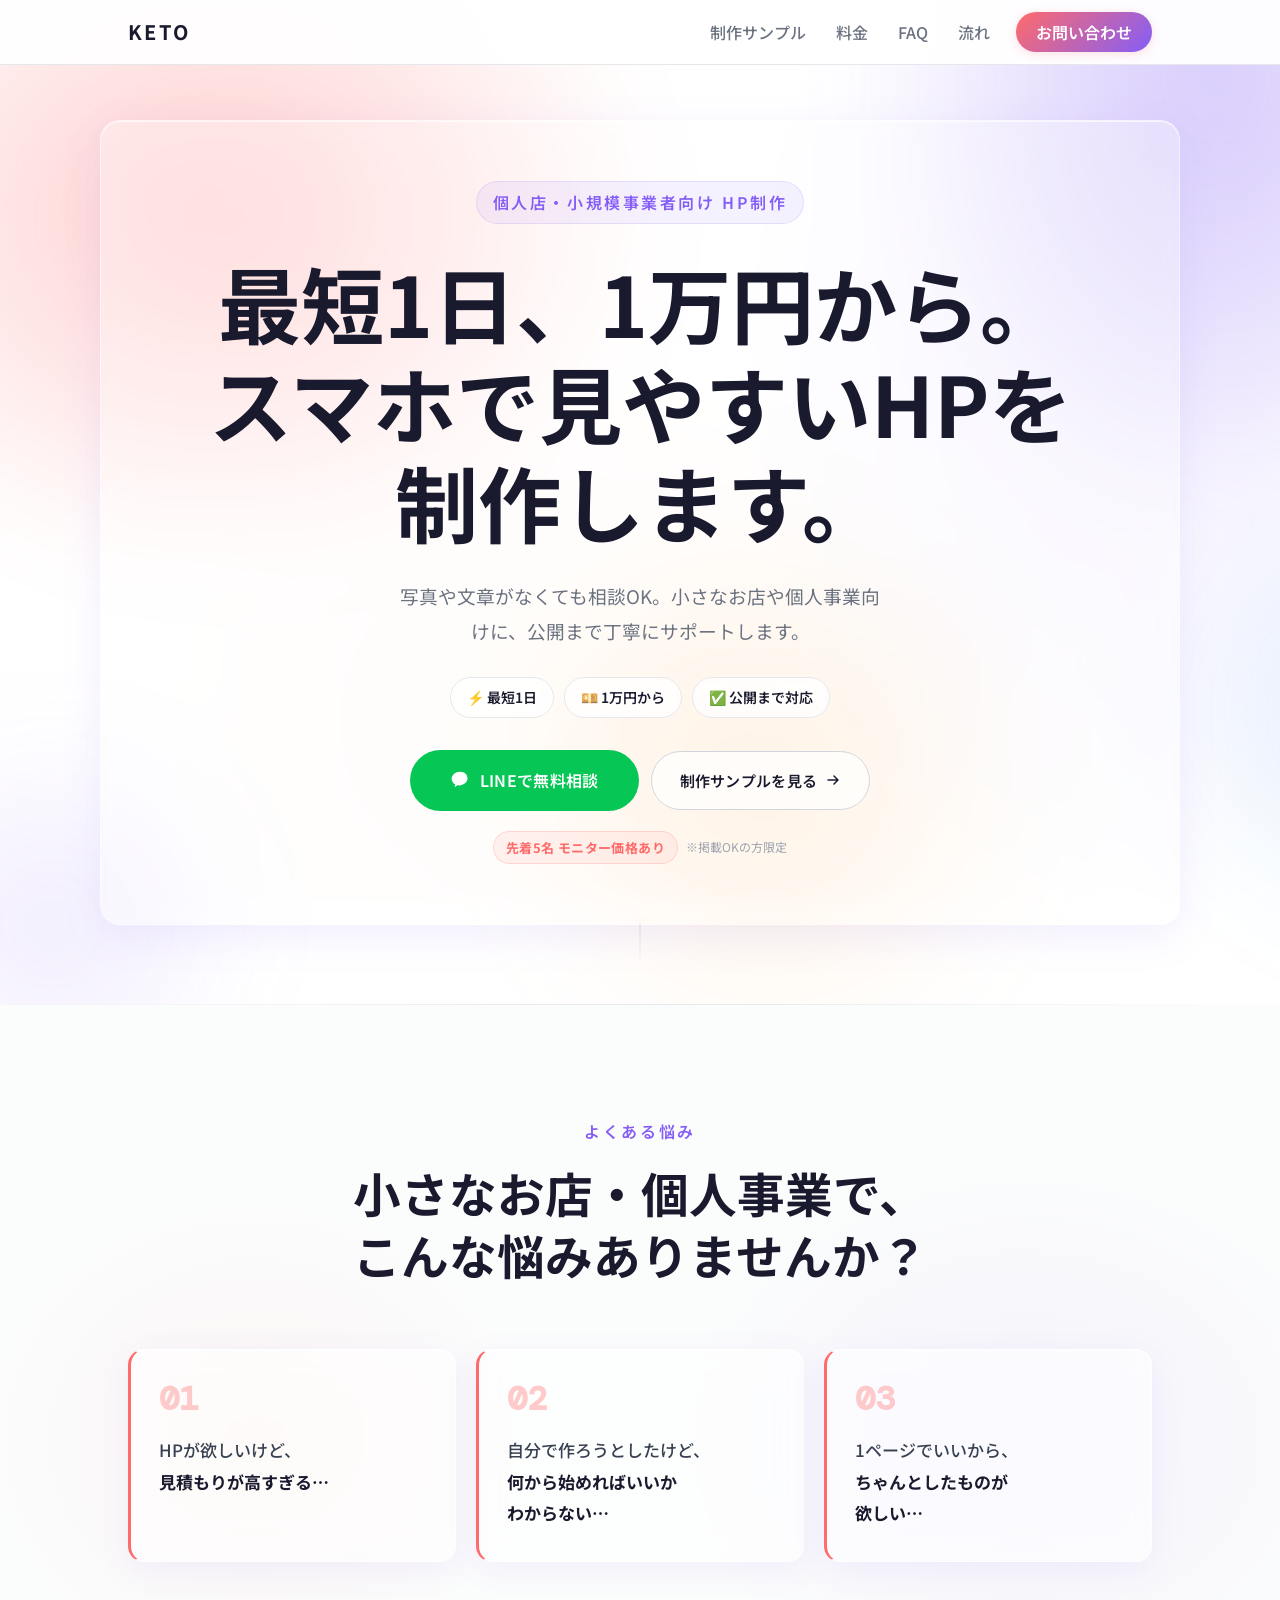
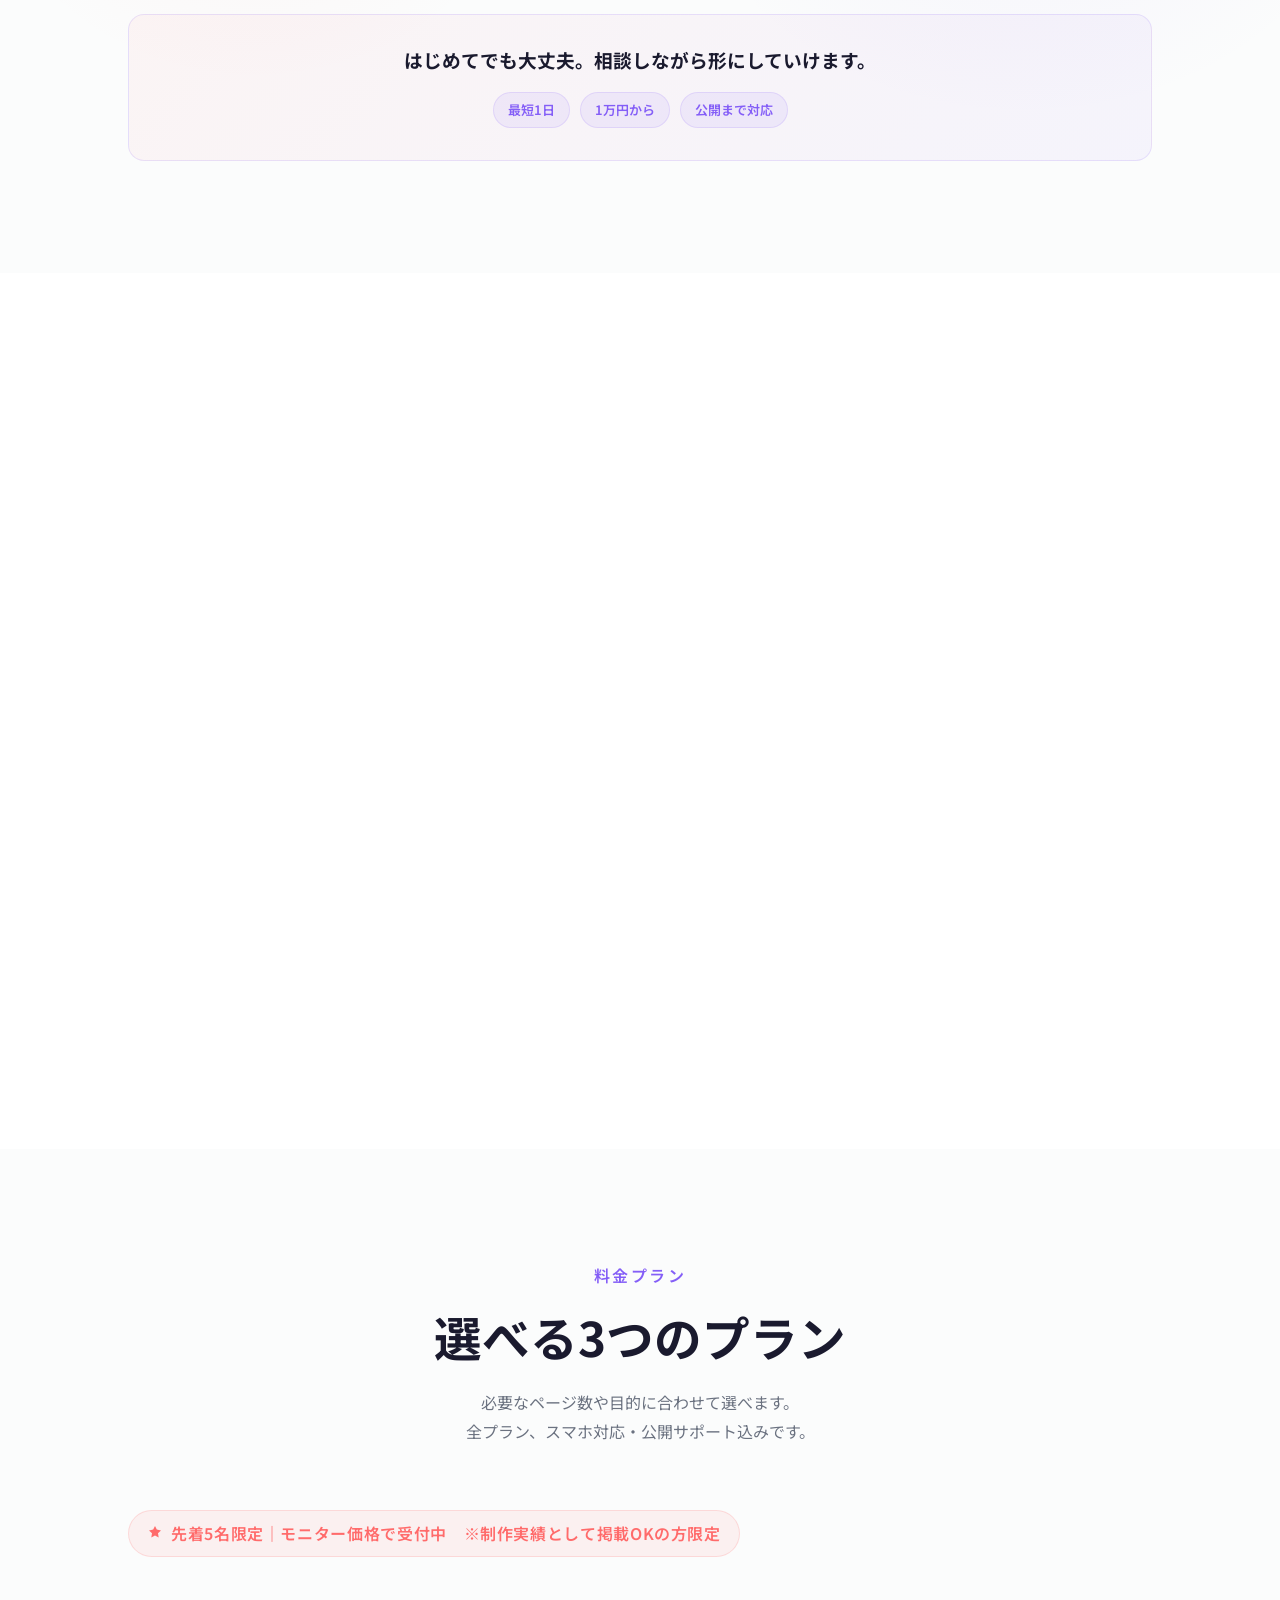
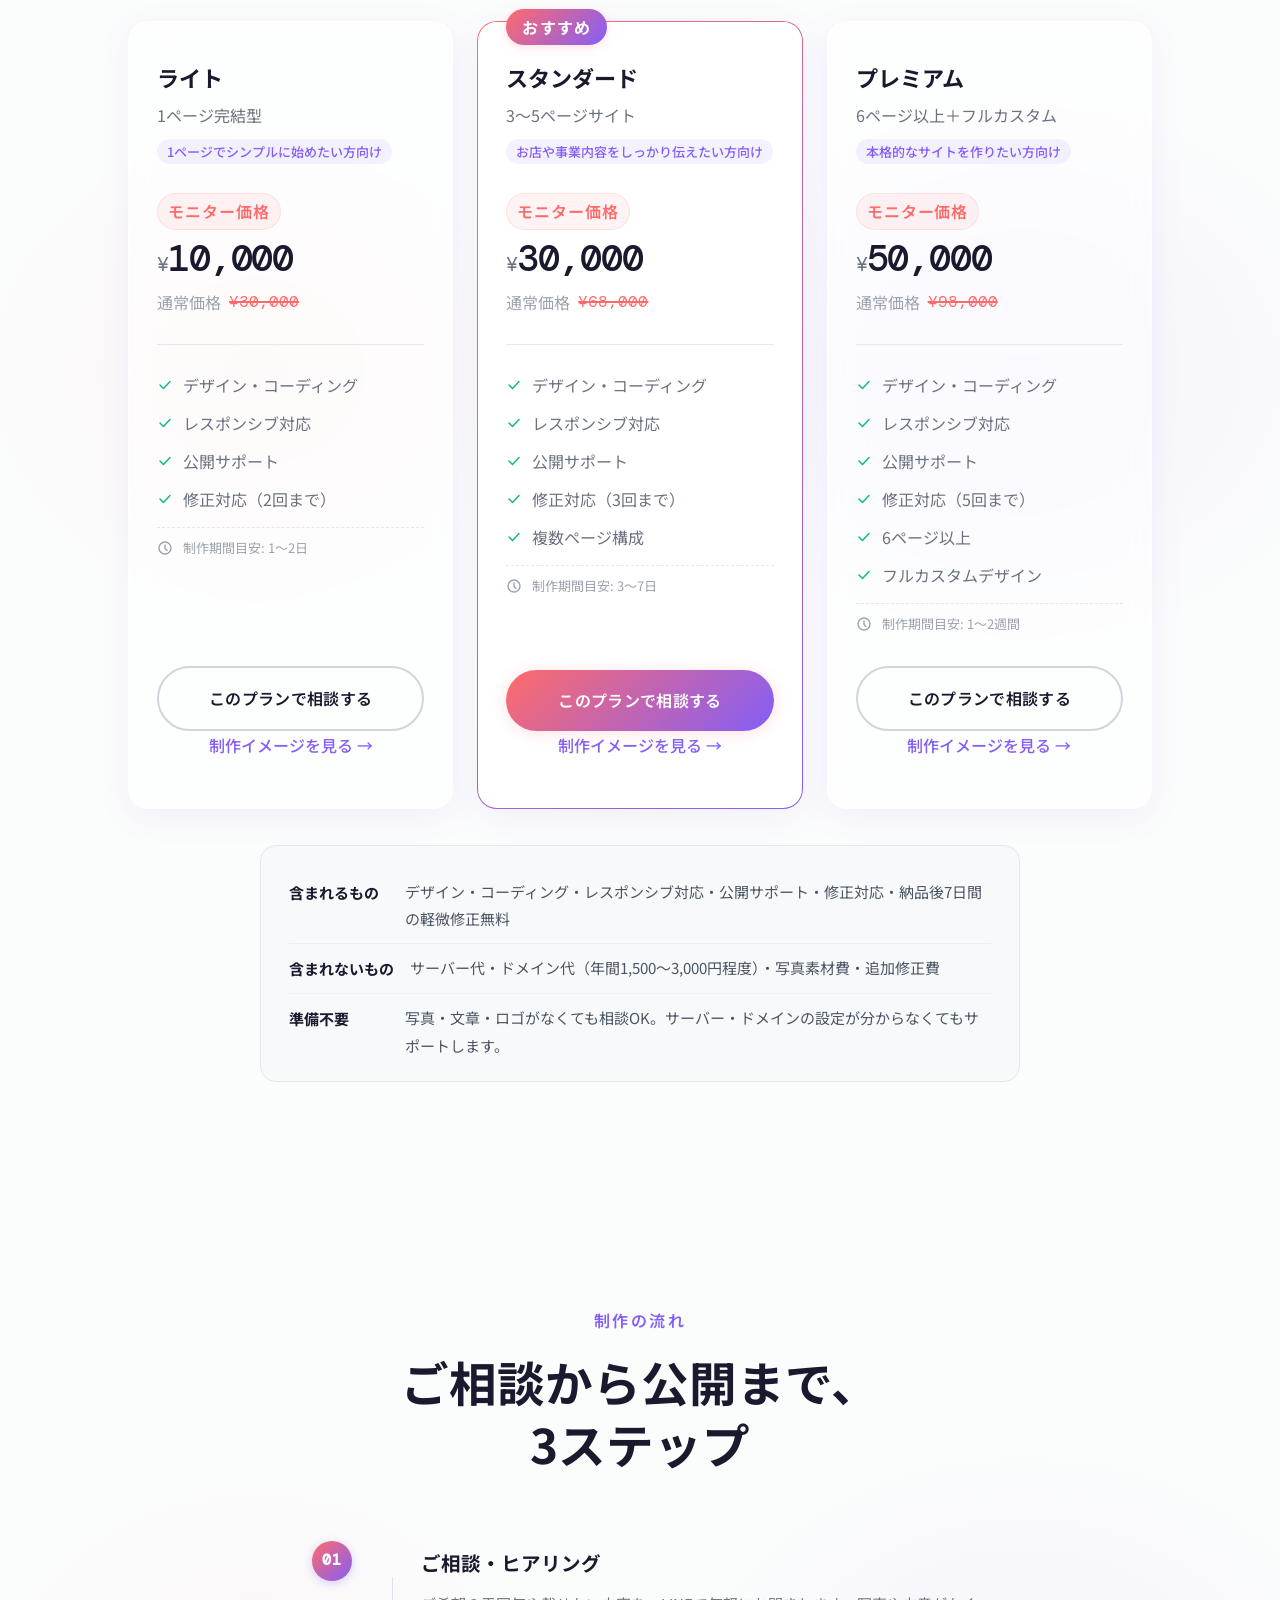
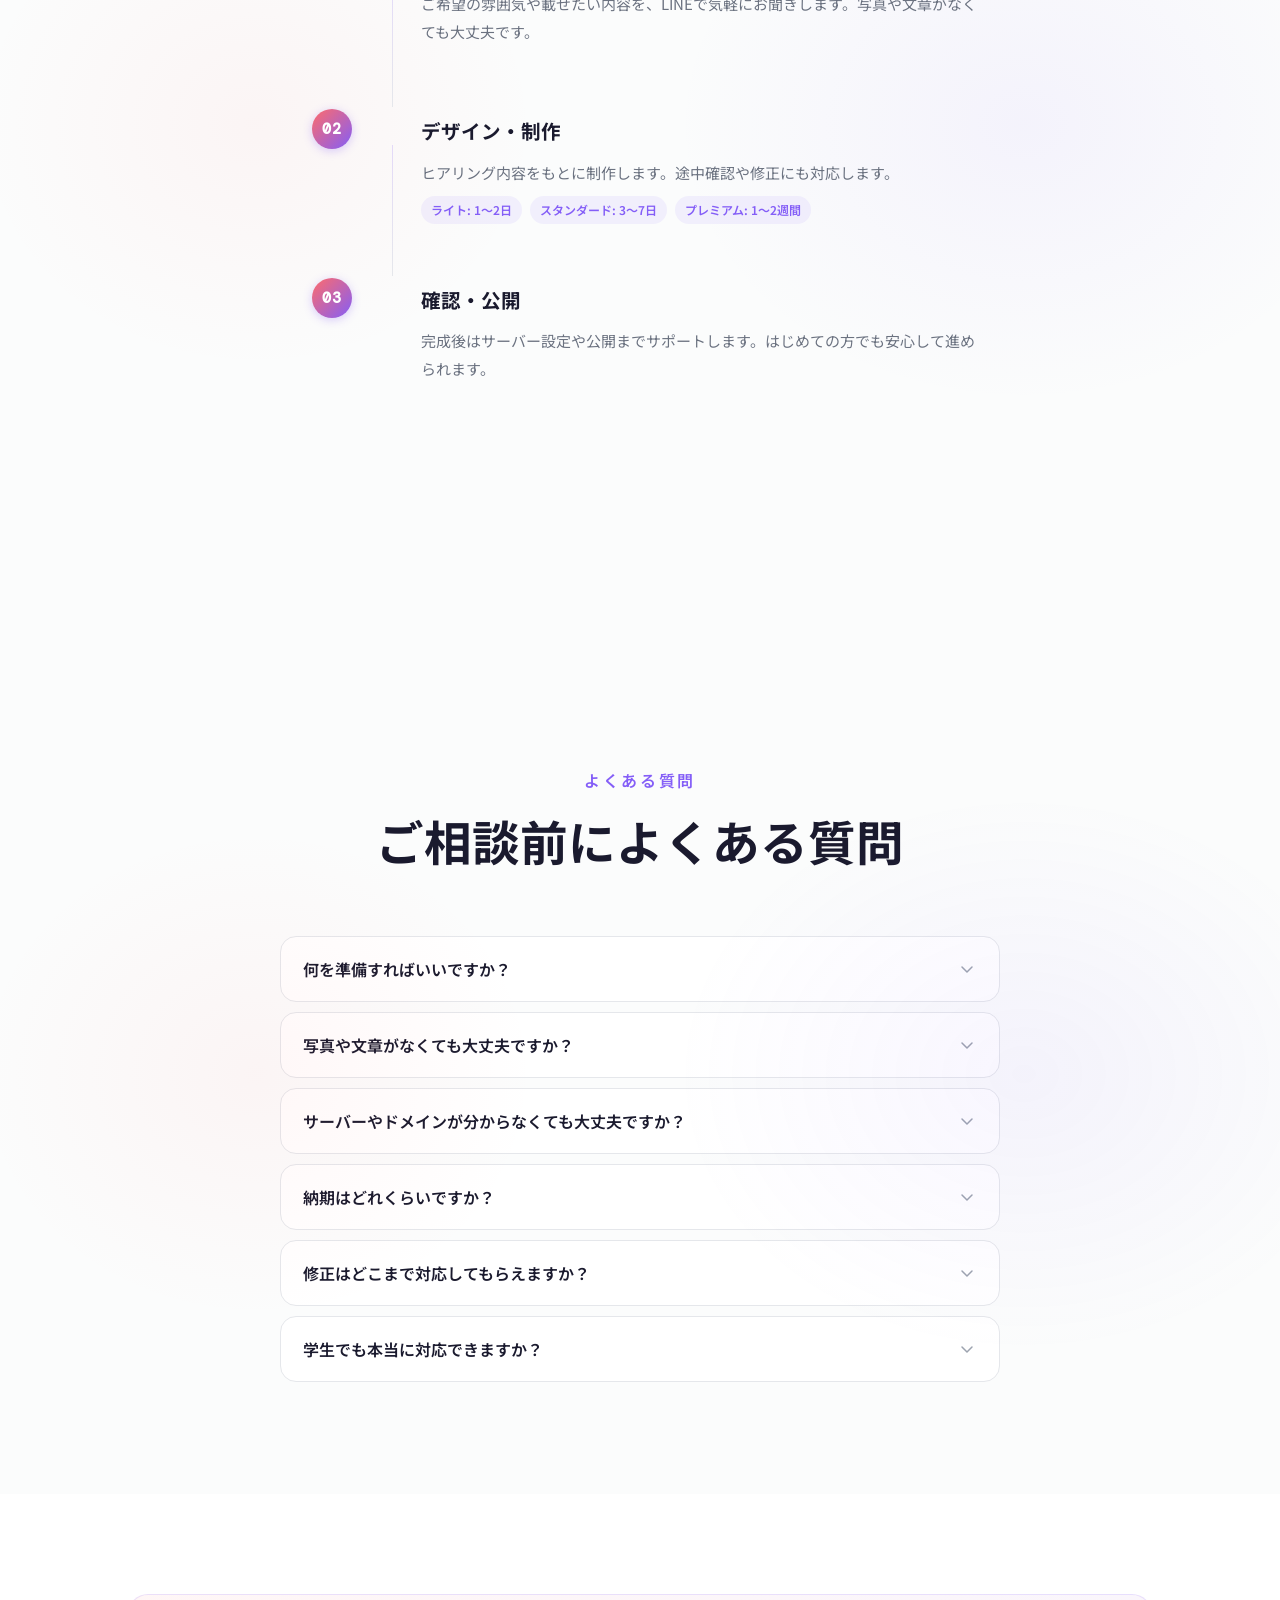
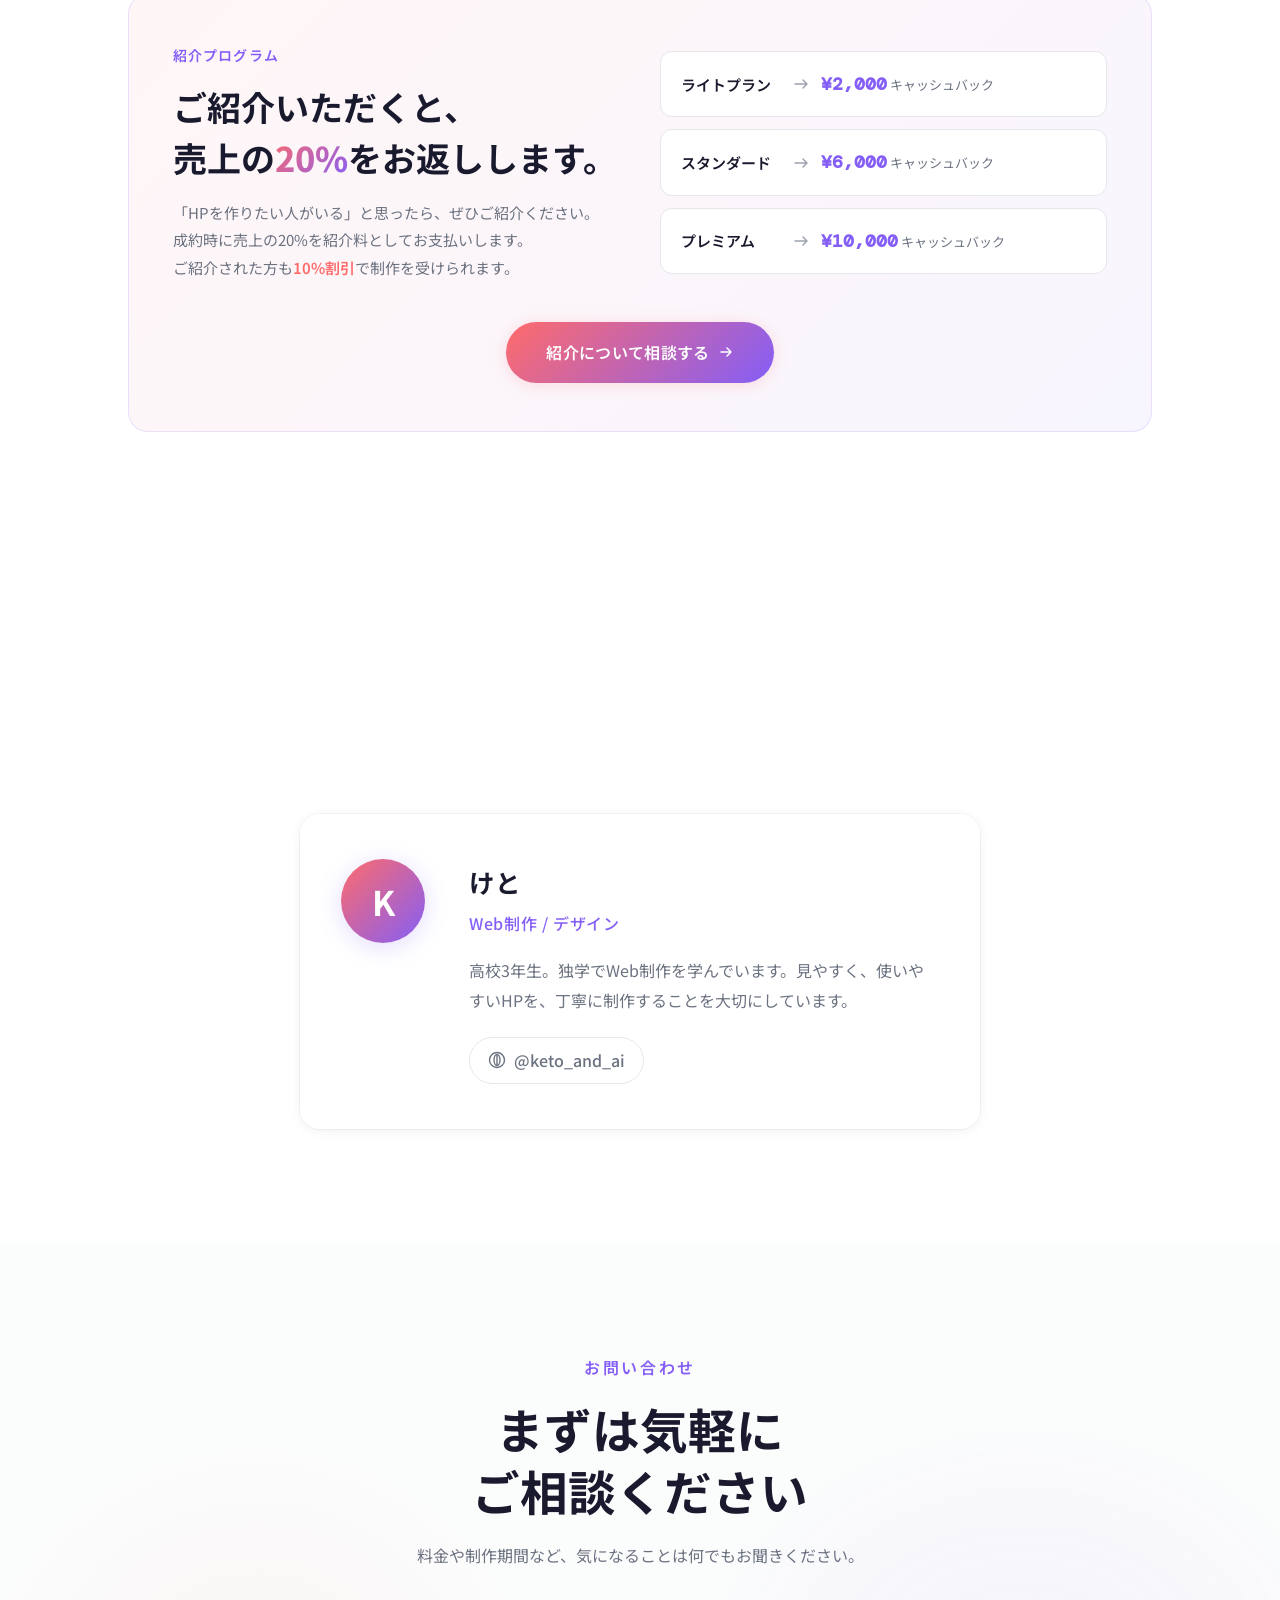
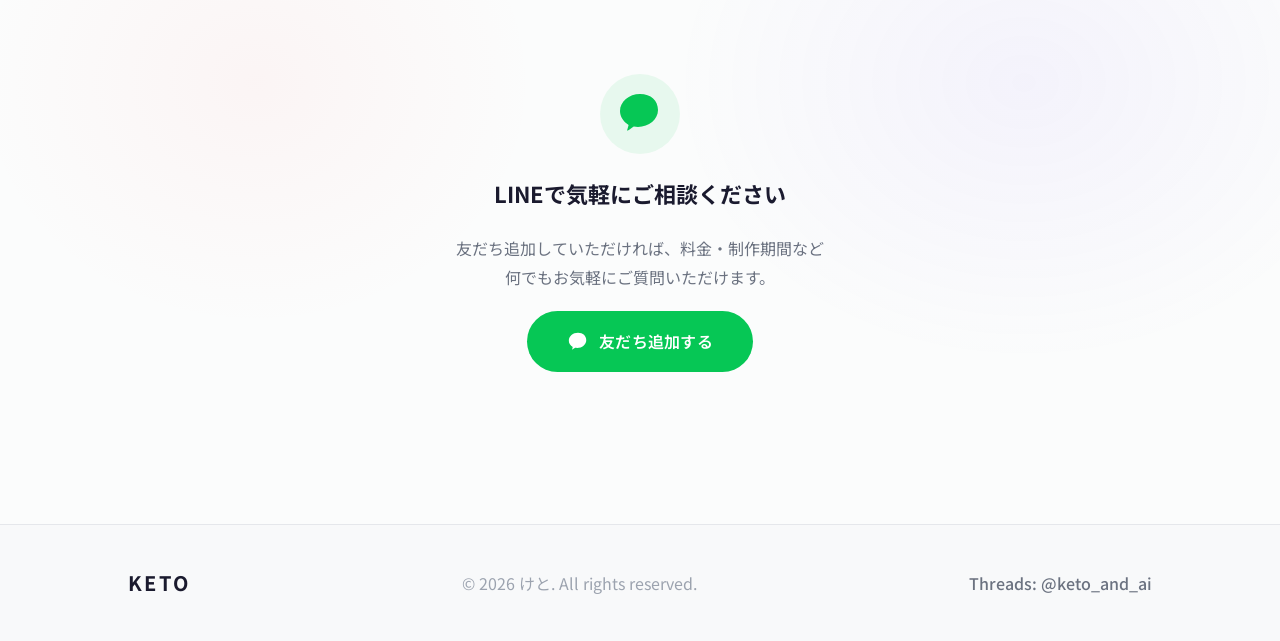
==== commit 5ce4e1c9: "FAQセクション改善 - 見出し「ご相談前によくある質問」に変更 - 各回答を「結論→補足」の構成に整理 - 「納期はどれくらいですか？」を追加（プラン別目安を明記） - 「学生でも〜」の回答を自信あ" ====
--- a/index.html
+++ b/index.html
@@ -422,7 +422,7 @@
     <div class="container">
       <div class="section-header fade-in">
         <p class="section-eyebrow">よくある質問</p>
-        <h2 class="section-heading">相談前に気になること</h2>
+        <h2 class="section-heading">ご相談前によくある質問</h2>
       </div>
       <div class="faq-list fade-in" id="faq-list">
         <div class="faq-item">
@@ -430,35 +430,42 @@
             <span>何を準備すればいいですか？</span>
             <svg class="faq-icon" width="20" height="20" viewBox="0 0 20 20" fill="none" aria-hidden="true"><path d="M5 8l5 5 5-5" stroke="currentColor" stroke-width="1.5" stroke-linecap="round" stroke-linejoin="round"/></svg>
           </button>
-          <div class="faq-answer" hidden>「こういうHPが欲しい」というイメージだけで大丈夫です。写真・文章・ロゴは用意なしでも相談OK。ヒアリングしながら一緒に決めていきます。</div>
+          <div class="faq-answer" hidden>イメージだけで大丈夫です。写真・文章・ロゴがなくても、ヒアリングしながら一緒に決めていけます。</div>
         </div>
         <div class="faq-item">
           <button class="faq-question" aria-expanded="false">
             <span>写真や文章がなくても大丈夫ですか？</span>
             <svg class="faq-icon" width="20" height="20" viewBox="0 0 20 20" fill="none" aria-hidden="true"><path d="M5 8l5 5 5-5" stroke="currentColor" stroke-width="1.5" stroke-linecap="round" stroke-linejoin="round"/></svg>
           </button>
-          <div class="faq-answer" hidden>大丈夫です。フリー素材の写真を使ったり、文章のたたき台を一緒に考えることもできます。まず気軽にご相談ください。</div>
+          <div class="faq-answer" hidden>大丈夫です。フリー素材の提案や、文章のたたき台づくりも対応できます。まず気軽にご相談ください。</div>
         </div>
         <div class="faq-item">
           <button class="faq-question" aria-expanded="false">
             <span>サーバーやドメインが分からなくても大丈夫ですか？</span>
             <svg class="faq-icon" width="20" height="20" viewBox="0 0 20 20" fill="none" aria-hidden="true"><path d="M5 8l5 5 5-5" stroke="currentColor" stroke-width="1.5" stroke-linecap="round" stroke-linejoin="round"/></svg>
           </button>
-          <div class="faq-answer" hidden>大丈夫です。サーバー・ドメインの取得から公開まで、手順を説明しながらサポートします。ただし、サーバー代・ドメイン代は別途かかります（年間1,500〜3,000円程度）。</div>
+          <div class="faq-answer" hidden>大丈夫です。取得から公開まで、手順を説明しながらサポートします。ただし、サーバー代・ドメイン代は別途必要です（年間1,500〜3,000円程度）。</div>
+        </div>
+        <div class="faq-item">
+          <button class="faq-question" aria-expanded="false">
+            <span>納期はどれくらいですか？</span>
+            <svg class="faq-icon" width="20" height="20" viewBox="0 0 20 20" fill="none" aria-hidden="true"><path d="M5 8l5 5 5-5" stroke="currentColor" stroke-width="1.5" stroke-linecap="round" stroke-linejoin="round"/></svg>
+          </button>
+          <div class="faq-answer" hidden>プランによって異なります。ライトは1〜2日、スタンダードは3〜7日、プレミアムは1〜2週間が目安です。内容によって変動する場合はご相談時にお伝えします。</div>
         </div>
         <div class="faq-item">
           <button class="faq-question" aria-expanded="false">
             <span>修正はどこまで対応してもらえますか？</span>
             <svg class="faq-icon" width="20" height="20" viewBox="0 0 20 20" fill="none" aria-hidden="true"><path d="M5 8l5 5 5-5" stroke="currentColor" stroke-width="1.5" stroke-linecap="round" stroke-linejoin="round"/></svg>
           </button>
-          <div class="faq-answer" hidden>プランに応じた回数（ライト2回、スタンダード3回、プレミアム5回）の修正に対応します。また、納品後7日間は軽微な修正を無料で対応します。追加修正が必要な場合は別途相談ください。</div>
+          <div class="faq-answer" hidden>プランごとに修正回数を設けています。ライト2回、スタンダード3回、プレミアム5回まで対応可能です。納品後7日間は軽微な修正も無料で対応します。</div>
         </div>
         <div class="faq-item">
           <button class="faq-question" aria-expanded="false">
             <span>学生でも本当に対応できますか？</span>
             <svg class="faq-icon" width="20" height="20" viewBox="0 0 20 20" fill="none" aria-hidden="true"><path d="M5 8l5 5 5-5" stroke="currentColor" stroke-width="1.5" stroke-linecap="round" stroke-linejoin="round"/></svg>
           </button>
-          <div class="faq-answer" hidden>できます。サンプルページをご覧いただければ、制作クオリティはご確認いただけます。「高校生だから安心できない」という方には、無理にお勧めしません。実際に見て、話して、判断してください。</div>
+          <div class="faq-answer" hidden>はい、対応可能です。制作サンプルをご覧いただいたうえで判断していただけます。やりとりは丁寧に行い、公開まで責任を持って対応します。まずは相談だけでも大丈夫です。</div>
         </div>
       </div>
     </div>
--- a/style.css
+++ b/style.css
@@ -1940,12 +1940,11 @@
 }
 
 .faq-answer {
-  padding: 0 22px 20px;
+  padding: 16px 22px 22px;
   font-size: 15px;
-  color: #6b7280;
-  line-height: 1.85;
+  color: #374151;
+  line-height: 1.9;
   border-top: 1px solid #f0f0f0;
-  padding-top: 16px;
 }
 .faq-answer[hidden] {
   display: none;
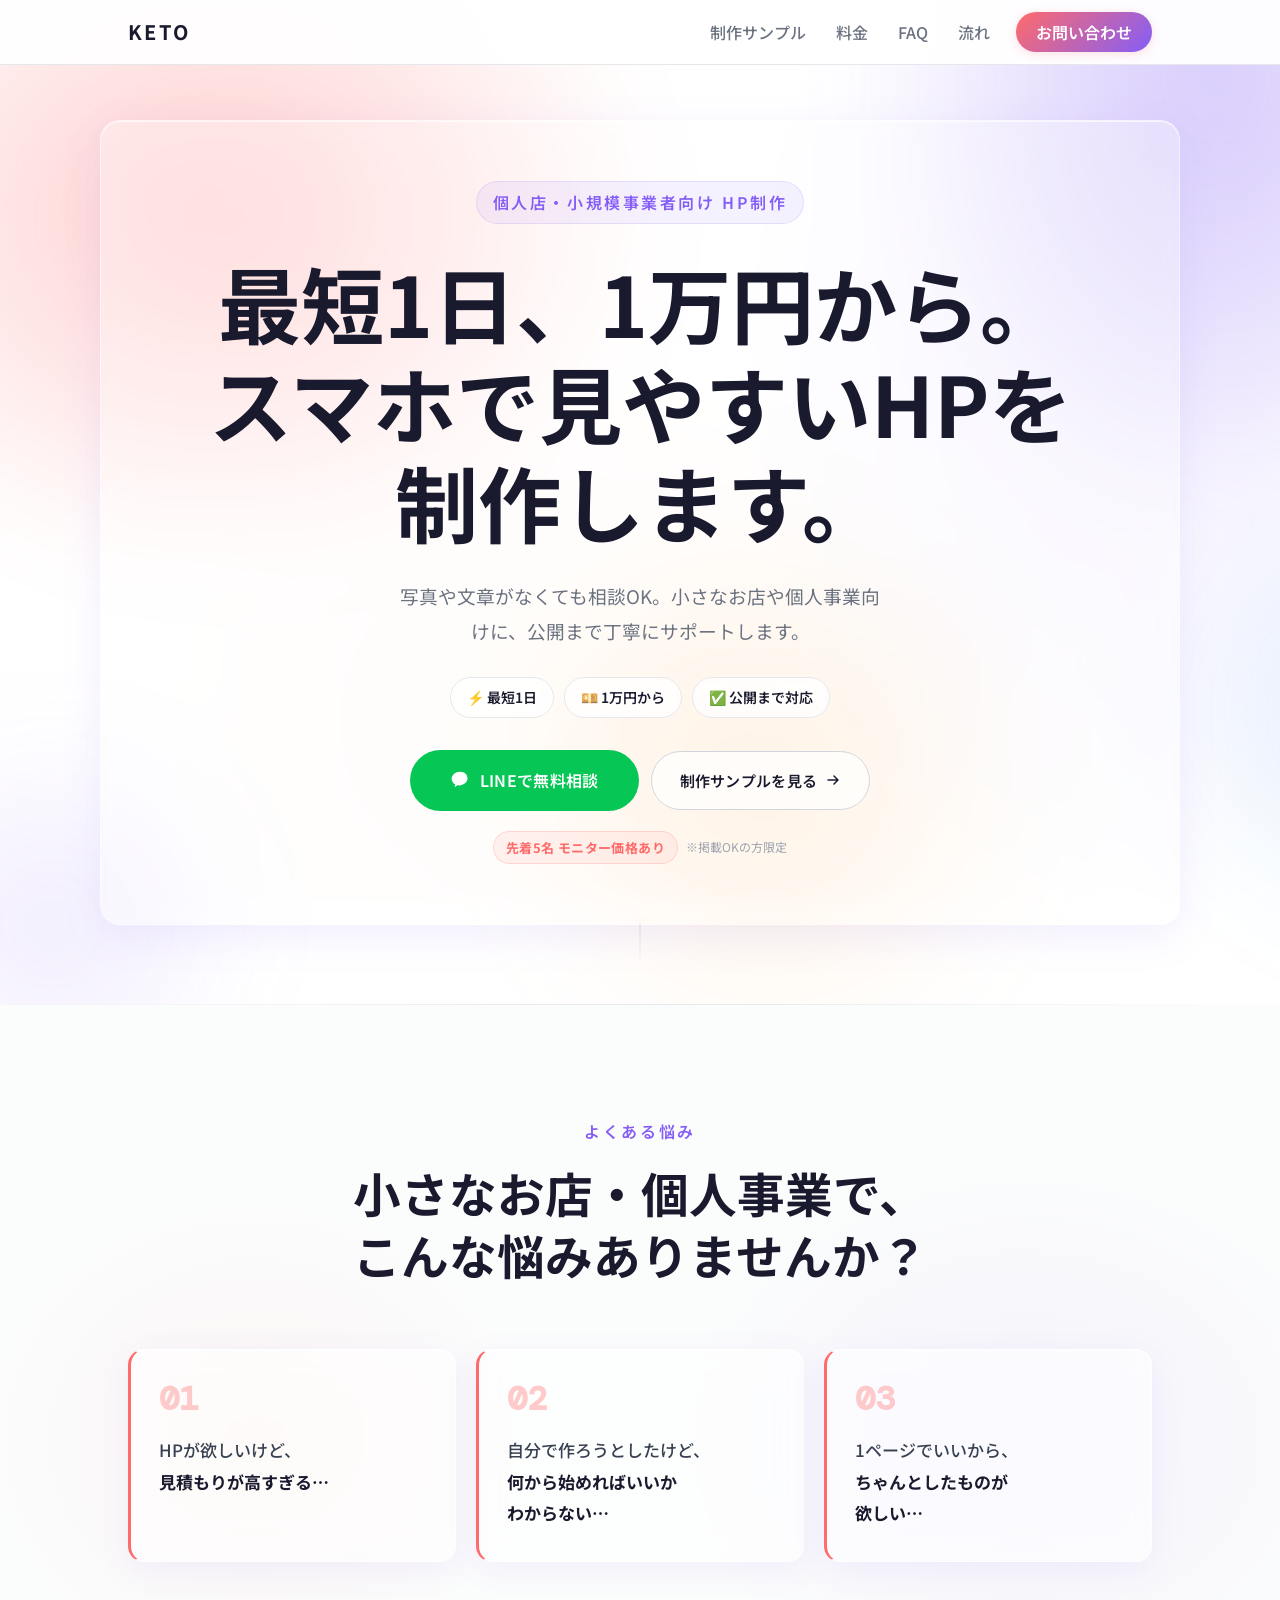
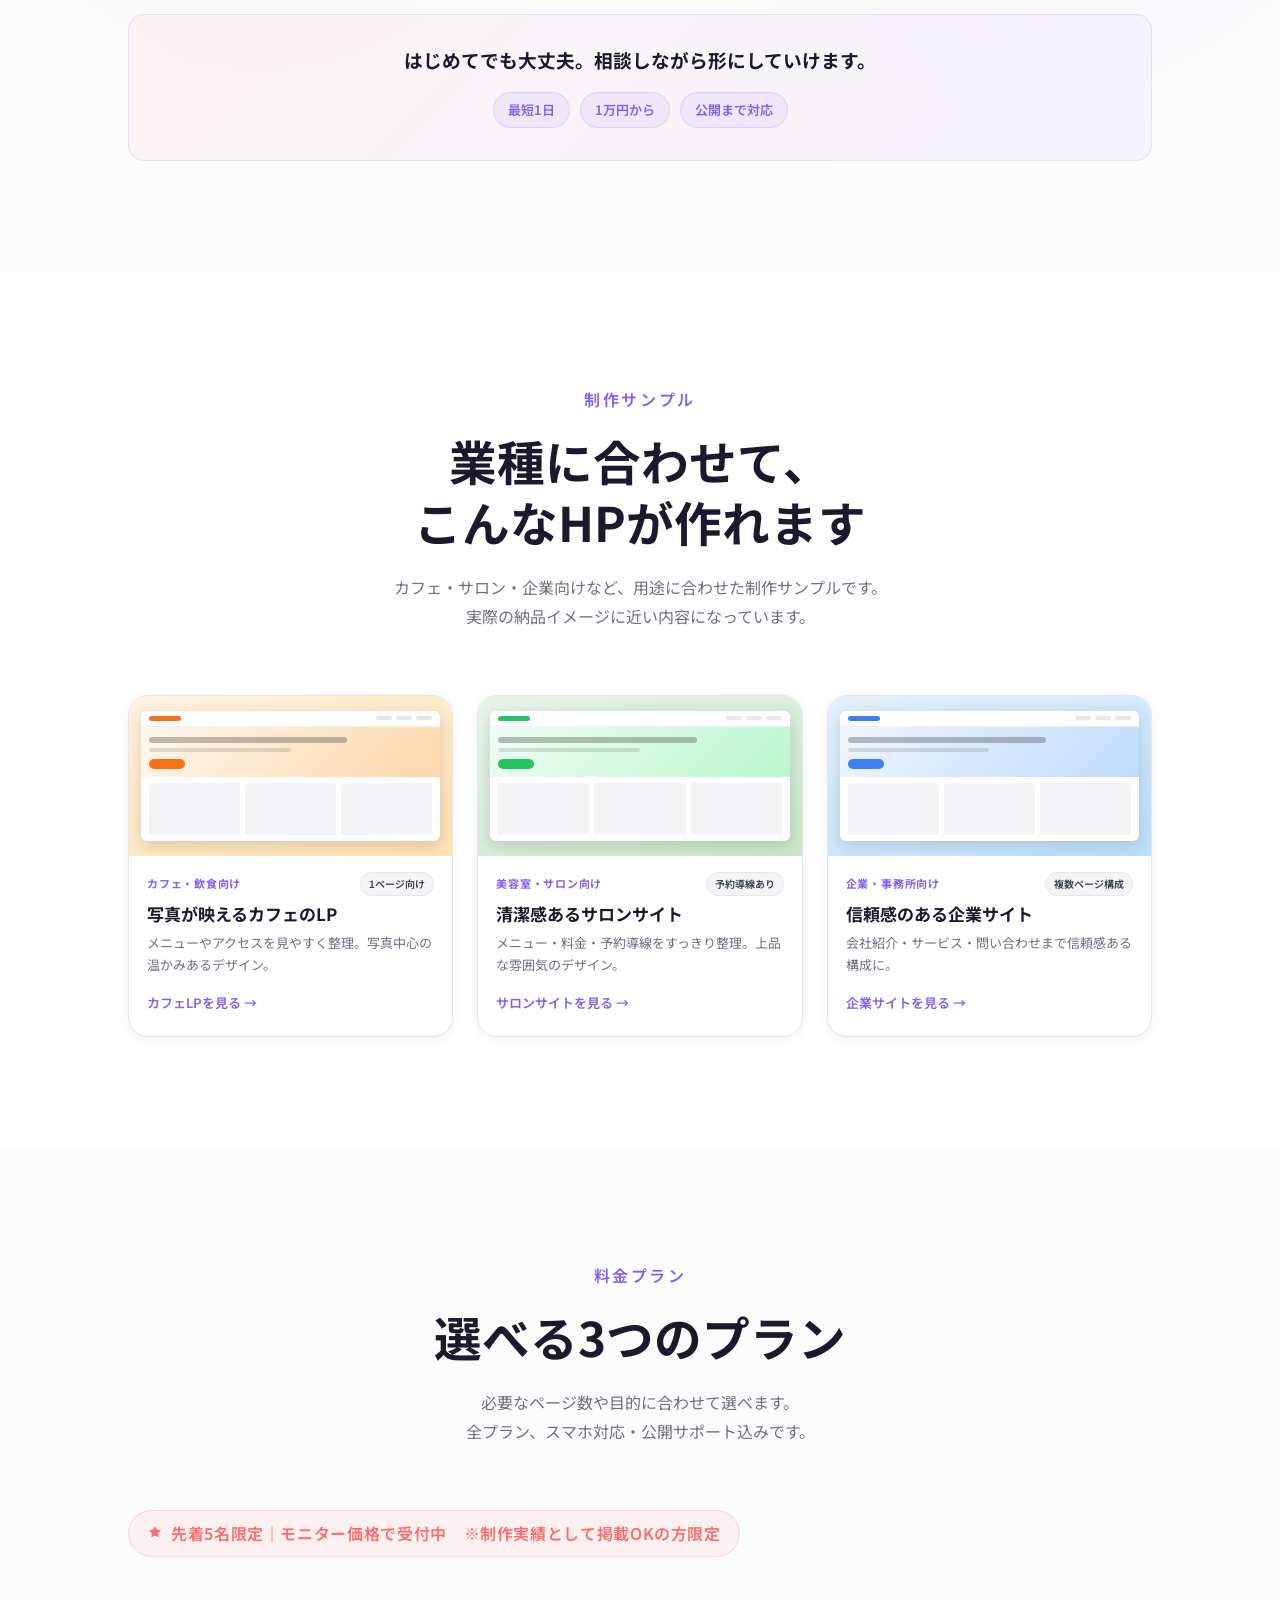
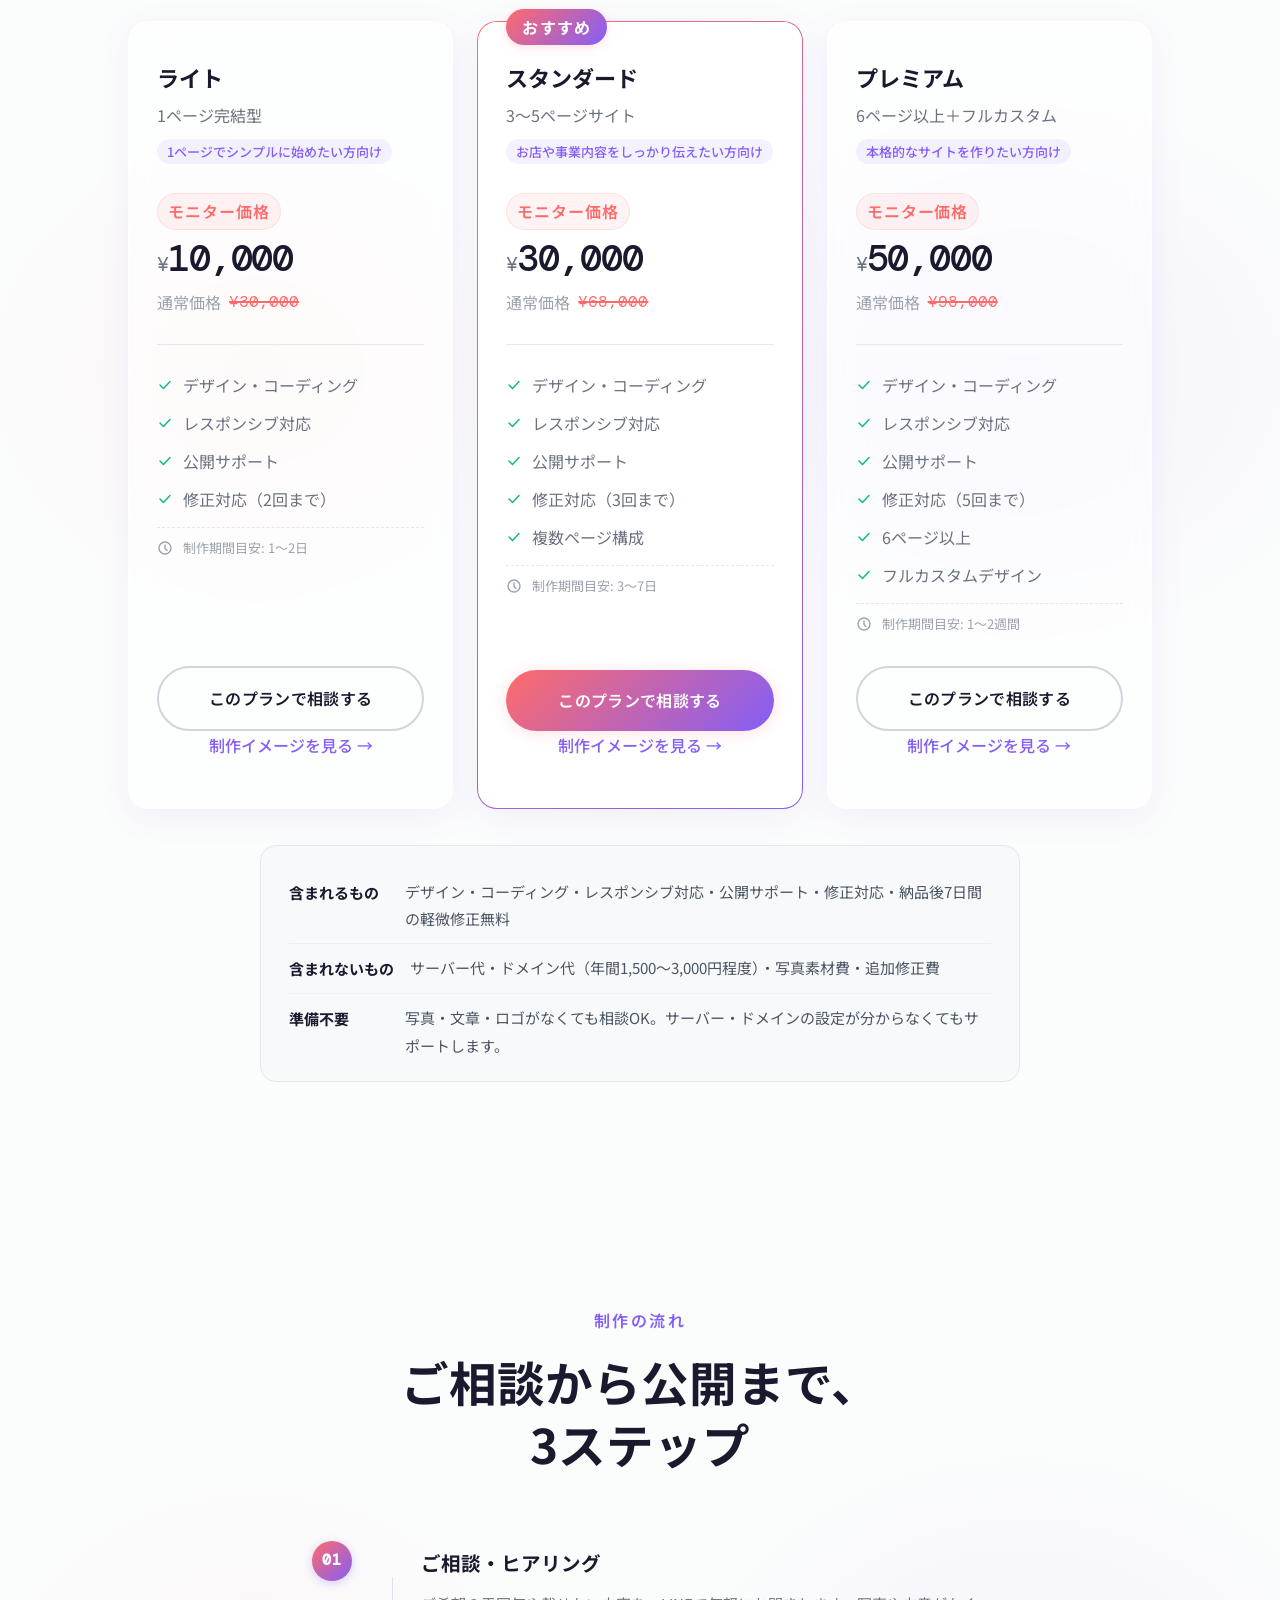
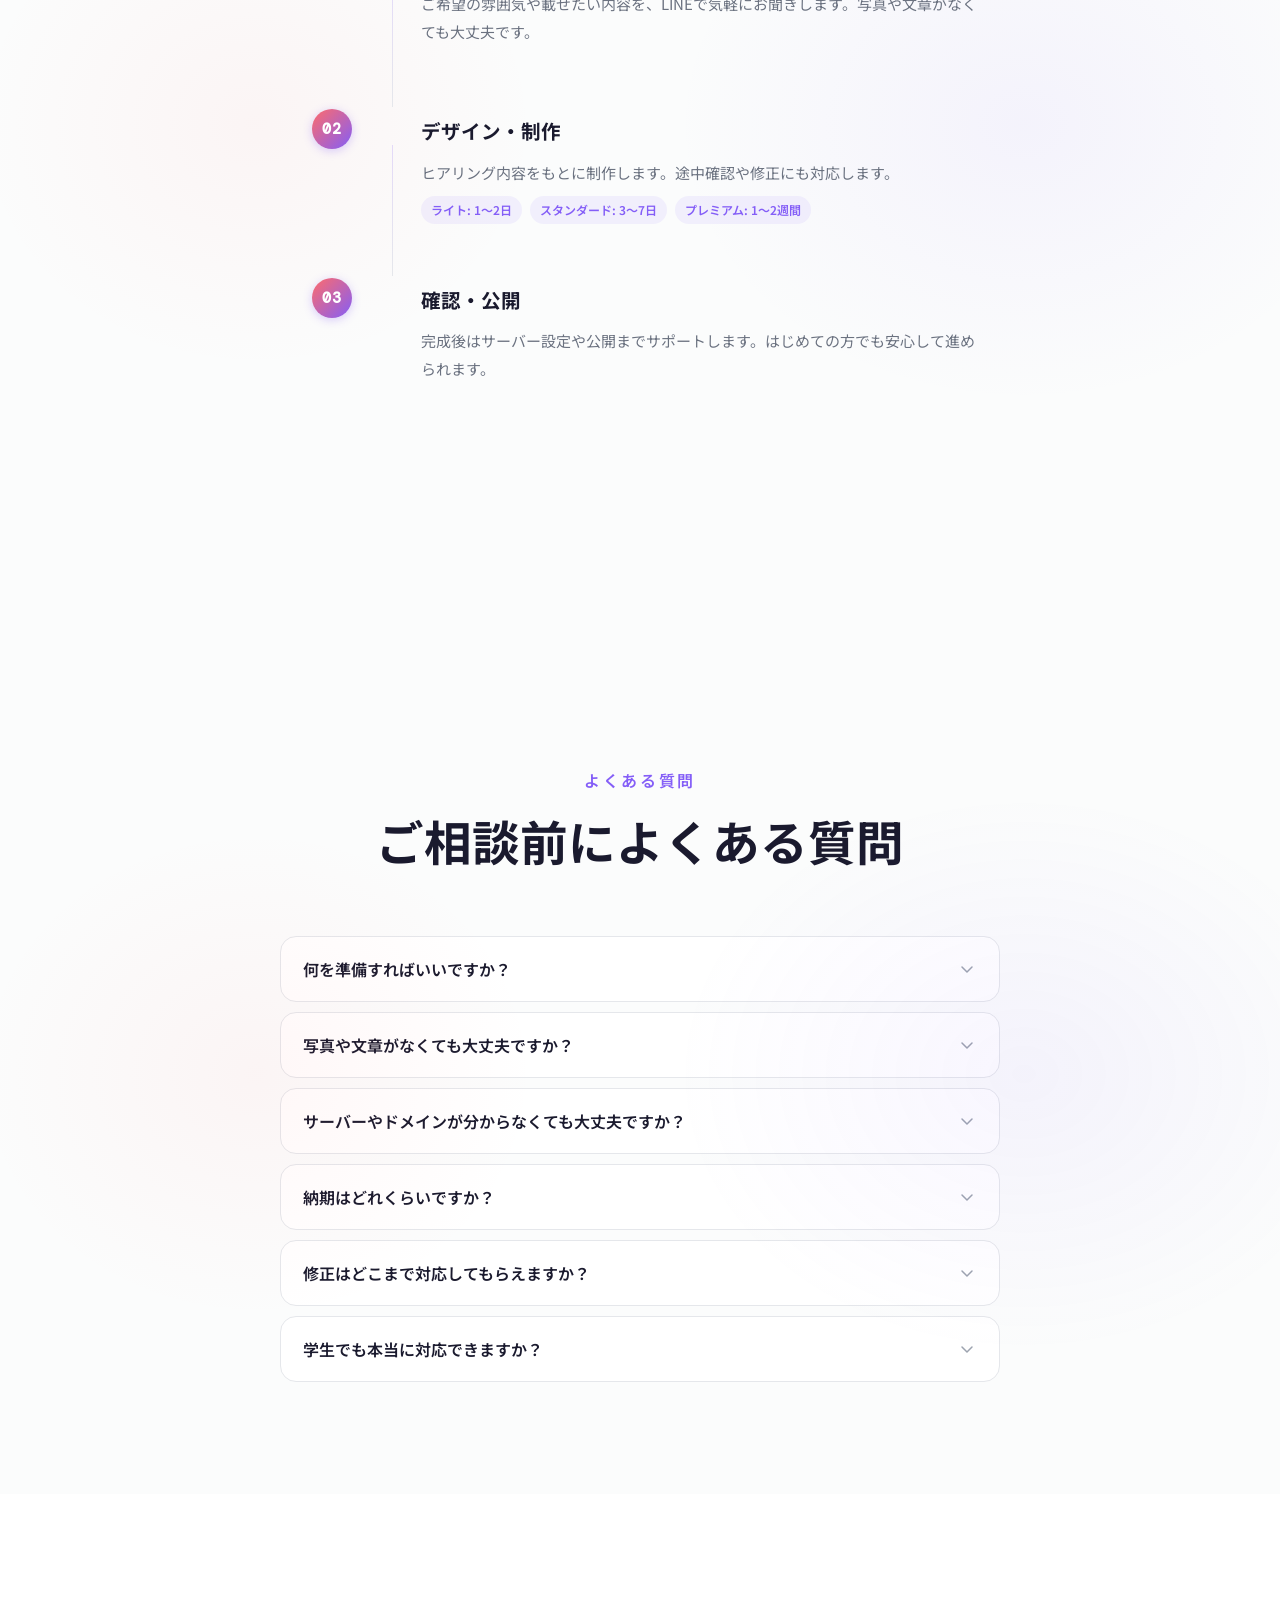
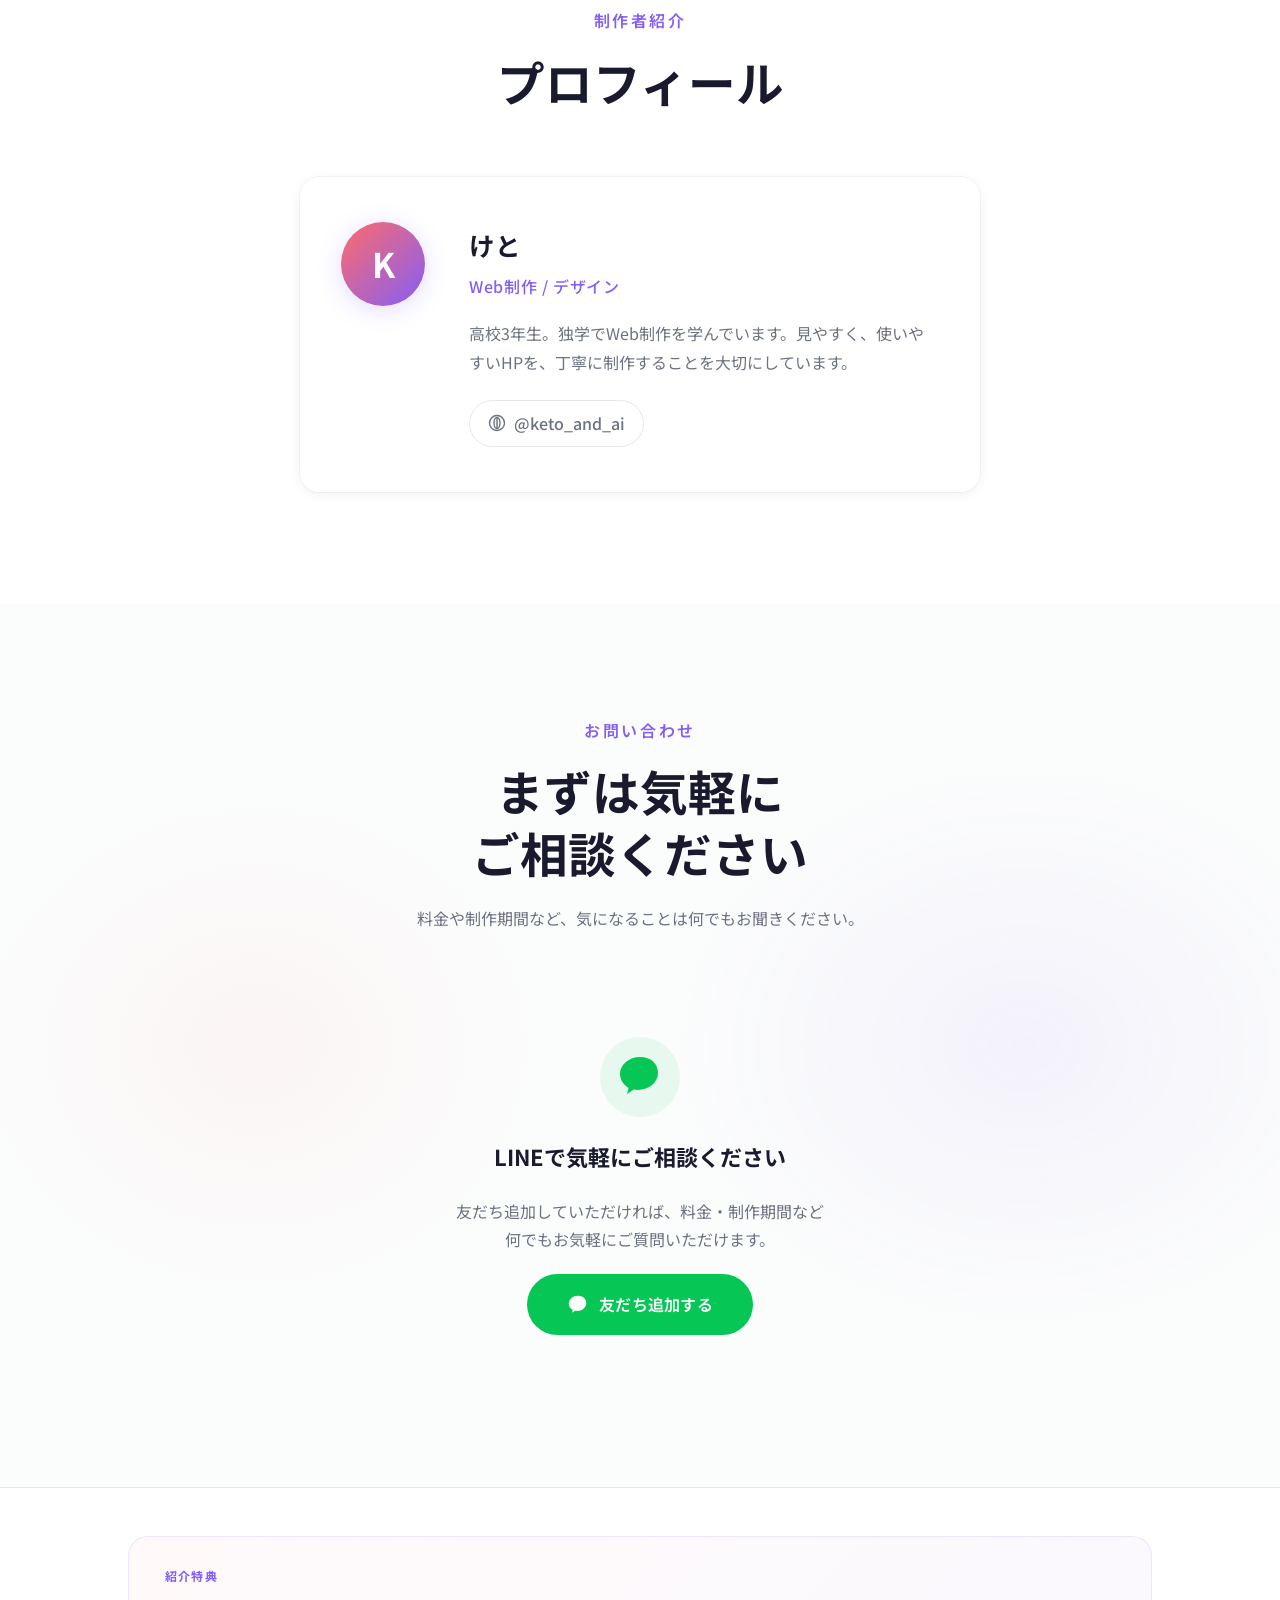
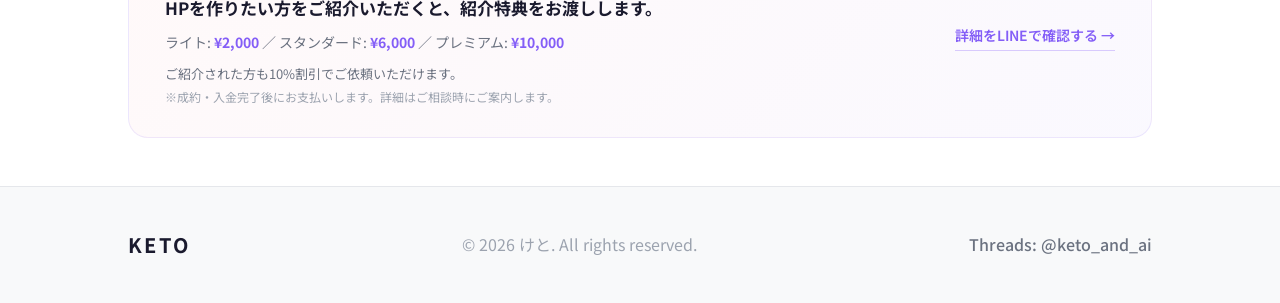
==== commit 1db0e1cd: "紹介プログラムをコンパクト化・位置を移動 - 大きな紹介セクションを削除 - Contactの後・フッター前にコンパクトな紹介特典カードとして配置 - 見出しを「紹介特典について」シンプルに変更 - " ====
--- a/index.html
+++ b/index.html
@@ -471,49 +471,6 @@
     </div>
   </section>
 
-  <!-- Referral Program -->
-  <section class="section referral-section" id="referral">
-    <div class="container">
-      <div class="referral-card fade-in">
-        <div class="referral-inner">
-          <div class="referral-content">
-            <p class="referral-eyebrow">紹介プログラム</p>
-            <h2 class="referral-heading">ご紹介いただくと、<br>売上の<span class="referral-highlight">20%</span>をお返しします。</h2>
-            <p class="referral-desc">「HPを作りたい人がいる」と思ったら、ぜひご紹介ください。<br>成約時に売上の20%を紹介料としてお支払いします。<br>ご紹介された方も<strong>10%割引</strong>で制作を受けられます。</p>
-          </div>
-          <div class="referral-examples">
-            <div class="referral-example">
-              <span class="referral-example-plan">ライトプラン</span>
-              <span class="referral-example-arrow">
-                <svg width="20" height="20" viewBox="0 0 20 20" fill="none" aria-hidden="true"><path d="M4 10h12M12 6l4 4-4 4" stroke="currentColor" stroke-width="1.5" stroke-linecap="round" stroke-linejoin="round"/></svg>
-              </span>
-              <span class="referral-example-amount">¥2,000<small> キャッシュバック</small></span>
-            </div>
-            <div class="referral-example">
-              <span class="referral-example-plan">スタンダード</span>
-              <span class="referral-example-arrow">
-                <svg width="20" height="20" viewBox="0 0 20 20" fill="none" aria-hidden="true"><path d="M4 10h12M12 6l4 4-4 4" stroke="currentColor" stroke-width="1.5" stroke-linecap="round" stroke-linejoin="round"/></svg>
-              </span>
-              <span class="referral-example-amount">¥6,000<small> キャッシュバック</small></span>
-            </div>
-            <div class="referral-example">
-              <span class="referral-example-plan">プレミアム</span>
-              <span class="referral-example-arrow">
-                <svg width="20" height="20" viewBox="0 0 20 20" fill="none" aria-hidden="true"><path d="M4 10h12M12 6l4 4-4 4" stroke="currentColor" stroke-width="1.5" stroke-linecap="round" stroke-linejoin="round"/></svg>
-              </span>
-              <span class="referral-example-amount">¥10,000<small> キャッシュバック</small></span>
-            </div>
-          </div>
-        </div>
-        <a href="#contact" class="btn btn-primary referral-cta">紹介について相談する
-          <svg width="16" height="16" viewBox="0 0 16 16" fill="none" aria-hidden="true">
-            <path d="M3 8h10M9 4l4 4-4 4" stroke="currentColor" stroke-width="1.5" stroke-linecap="round" stroke-linejoin="round"/>
-          </svg>
-        </a>
-      </div>
-    </div>
-  </section>
-
   <!-- Profile -->
   <section class="section section-dark" id="profile">
     <div class="container">
@@ -564,6 +521,21 @@
           </svg>
           友だち追加する
         </a>
+      </div>
+    </div>
+  </section>
+
+  <!-- Referral -->
+  <section class="referral-compact" id="referral">
+    <div class="container">
+      <div class="referral-compact-card fade-in">
+        <div class="referral-compact-text">
+          <p class="referral-compact-eyebrow">紹介特典</p>
+          <h3 class="referral-compact-heading">HPを作りたい方をご紹介いただくと、紹介特典をお渡しします。</h3>
+          <p class="referral-compact-amounts">ライト: <strong>¥2,000</strong> ／ スタンダード: <strong>¥6,000</strong> ／ プレミアム: <strong>¥10,000</strong></p>
+          <p class="referral-compact-sub">ご紹介された方も10%割引でご依頼いただけます。<br><small>※成約・入金完了後にお支払いします。詳細はご相談時にご案内します。</small></p>
+        </div>
+        <a href="https://lin.ee/rHhkMaP" class="referral-compact-link" target="_blank" rel="noopener noreferrer">詳細をLINEで確認する →</a>
       </div>
     </div>
   </section>
--- a/style.css
+++ b/style.css
@@ -1468,6 +1468,92 @@
   }
   .referral-desc br {
     display: none;
+  }
+}
+
+/* --- Referral Compact ------------------------------------- */
+.referral-compact {
+  padding: 48px 0;
+  background: var(--bg);
+  border-top: 1px solid var(--border);
+}
+
+.referral-compact-card {
+  display: flex;
+  align-items: center;
+  justify-content: space-between;
+  gap: 32px;
+  background: linear-gradient(135deg, rgba(255,107,107,0.04), rgba(132,94,247,0.04));
+  border: 1.5px solid rgba(132,94,247,0.12);
+  border-radius: var(--radius-lg);
+  padding: 28px 36px;
+  flex-wrap: wrap;
+}
+
+.referral-compact-text {
+  flex: 1;
+  min-width: 260px;
+}
+
+.referral-compact-eyebrow {
+  font-size: 12px;
+  font-weight: 700;
+  letter-spacing: 0.1em;
+  text-transform: uppercase;
+  color: var(--violet);
+  margin-bottom: 8px;
+}
+
+.referral-compact-heading {
+  font-size: 1rem;
+  font-weight: 700;
+  color: var(--text);
+  line-height: 1.5;
+  margin-bottom: 10px;
+}
+
+.referral-compact-amounts {
+  font-size: 14px;
+  color: var(--text-secondary);
+  margin-bottom: 8px;
+}
+.referral-compact-amounts strong {
+  color: var(--violet);
+  font-weight: 700;
+}
+
+.referral-compact-sub {
+  font-size: 13px;
+  color: var(--text-secondary);
+  line-height: 1.75;
+}
+.referral-compact-sub small {
+  font-size: 12px;
+  color: var(--text-dim);
+}
+
+.referral-compact-link {
+  font-size: 14px;
+  font-weight: 600;
+  color: var(--violet);
+  text-decoration: none;
+  white-space: nowrap;
+  border-bottom: 1.5px solid rgba(132,94,247,0.3);
+  padding-bottom: 2px;
+  transition: color 0.2s, border-color 0.2s;
+  flex-shrink: 0;
+}
+.referral-compact-link:hover {
+  color: var(--violet-hover);
+  border-color: var(--violet);
+}
+
+@media (max-width: 640px) {
+  .referral-compact-card {
+    flex-direction: column;
+    padding: 24px 20px;
+    align-items: flex-start;
+    gap: 16px;
   }
 }
 
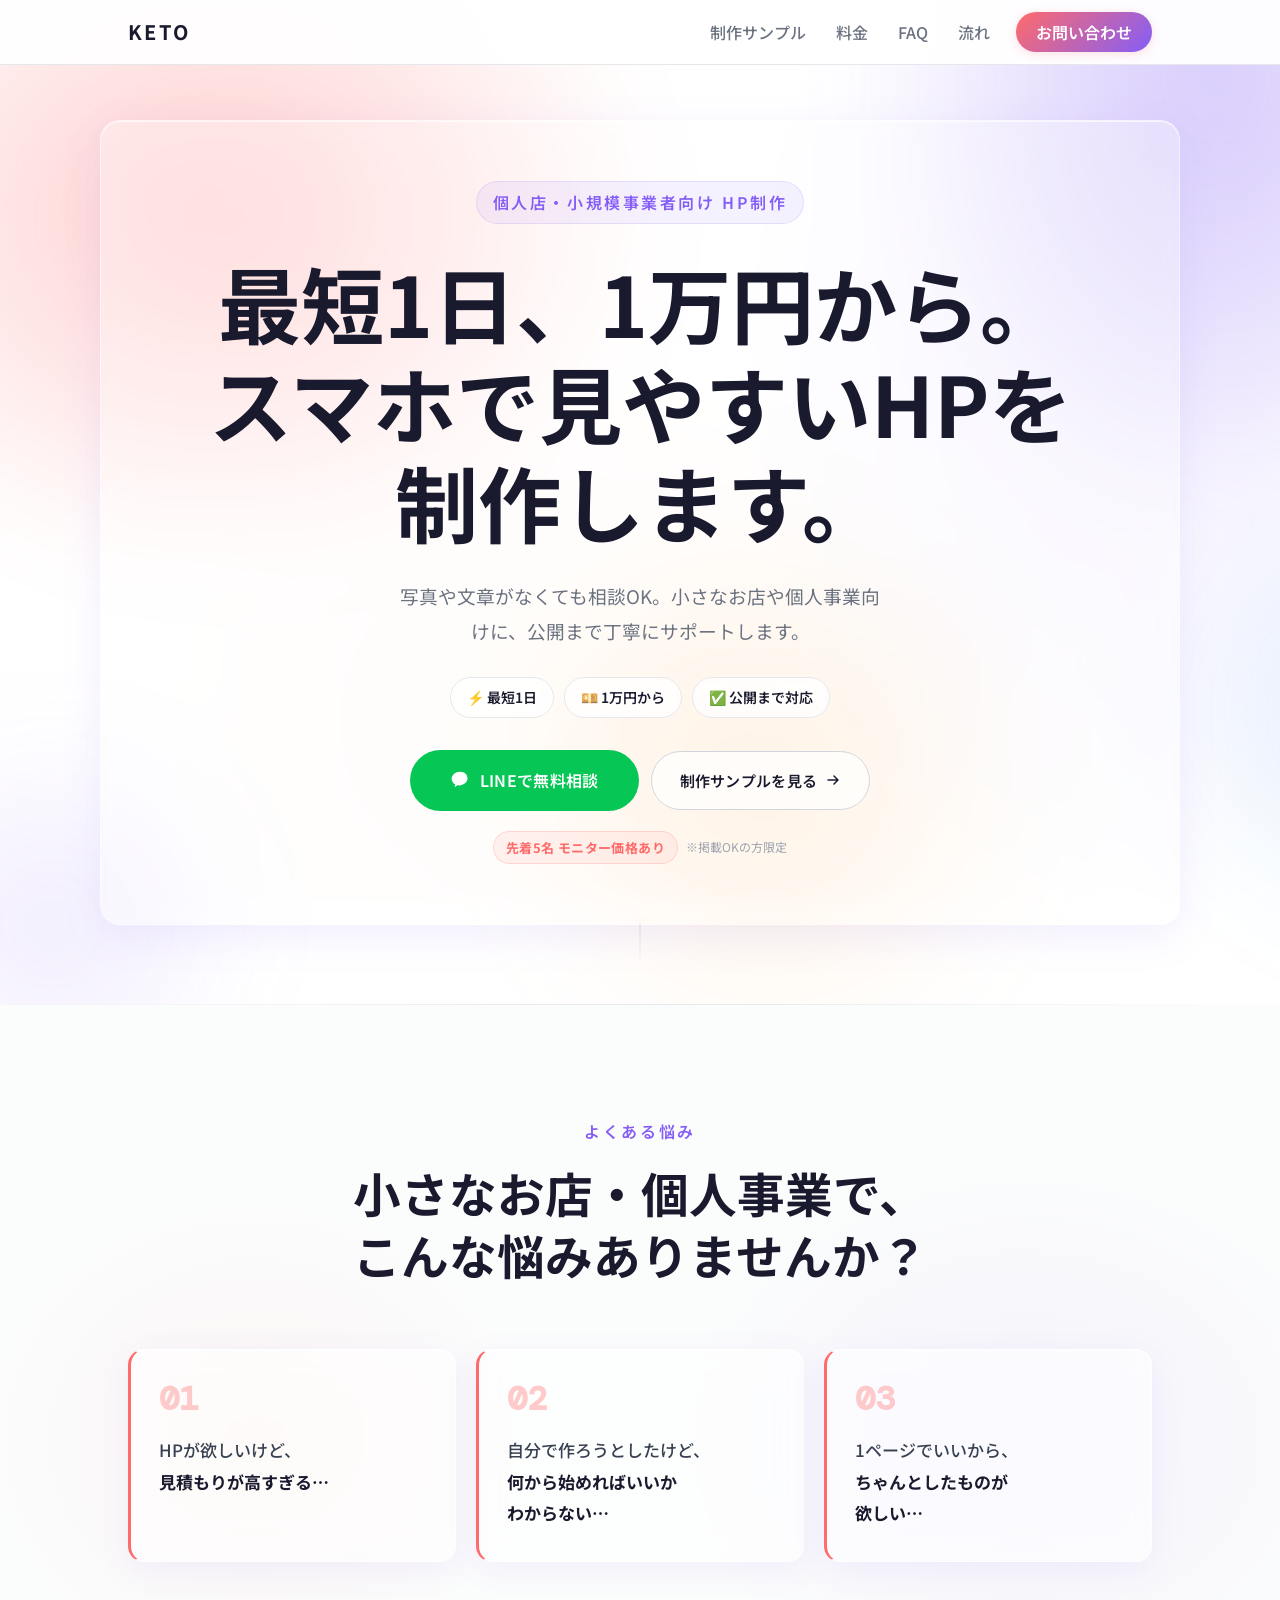
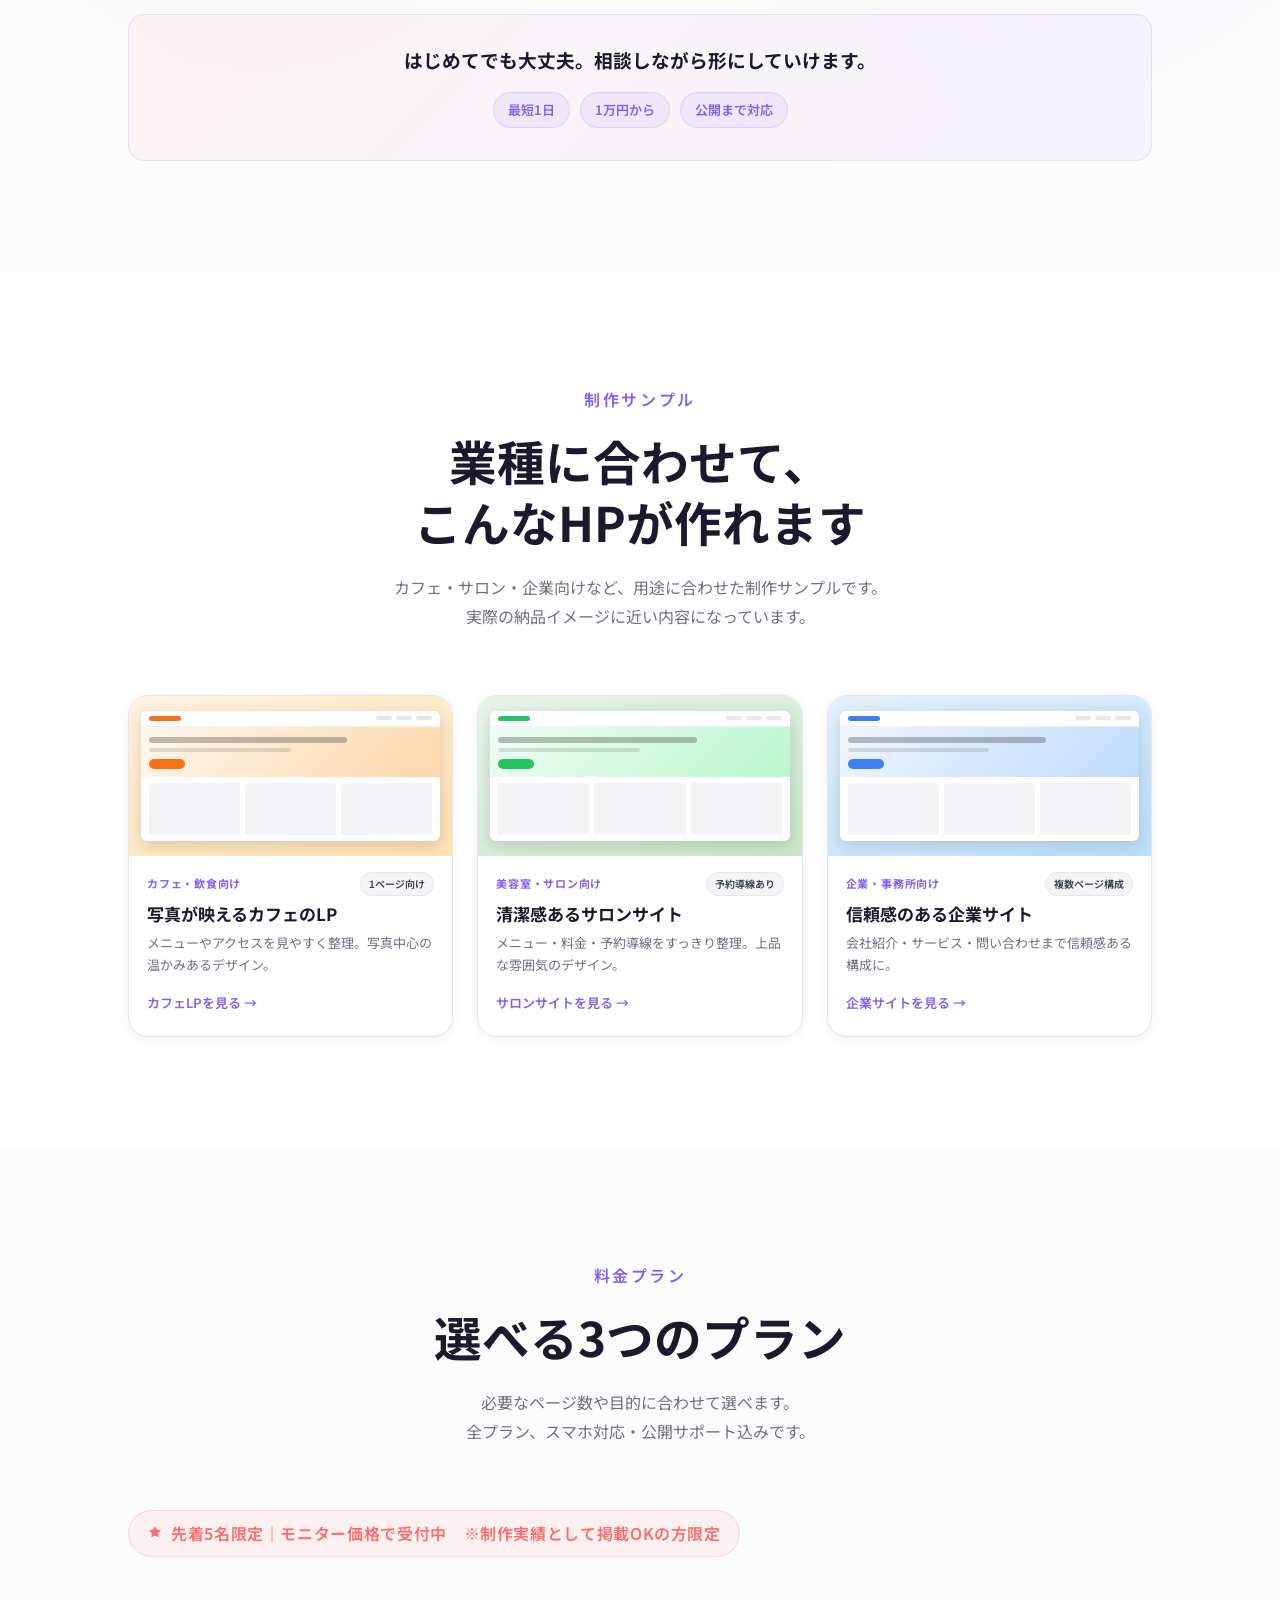
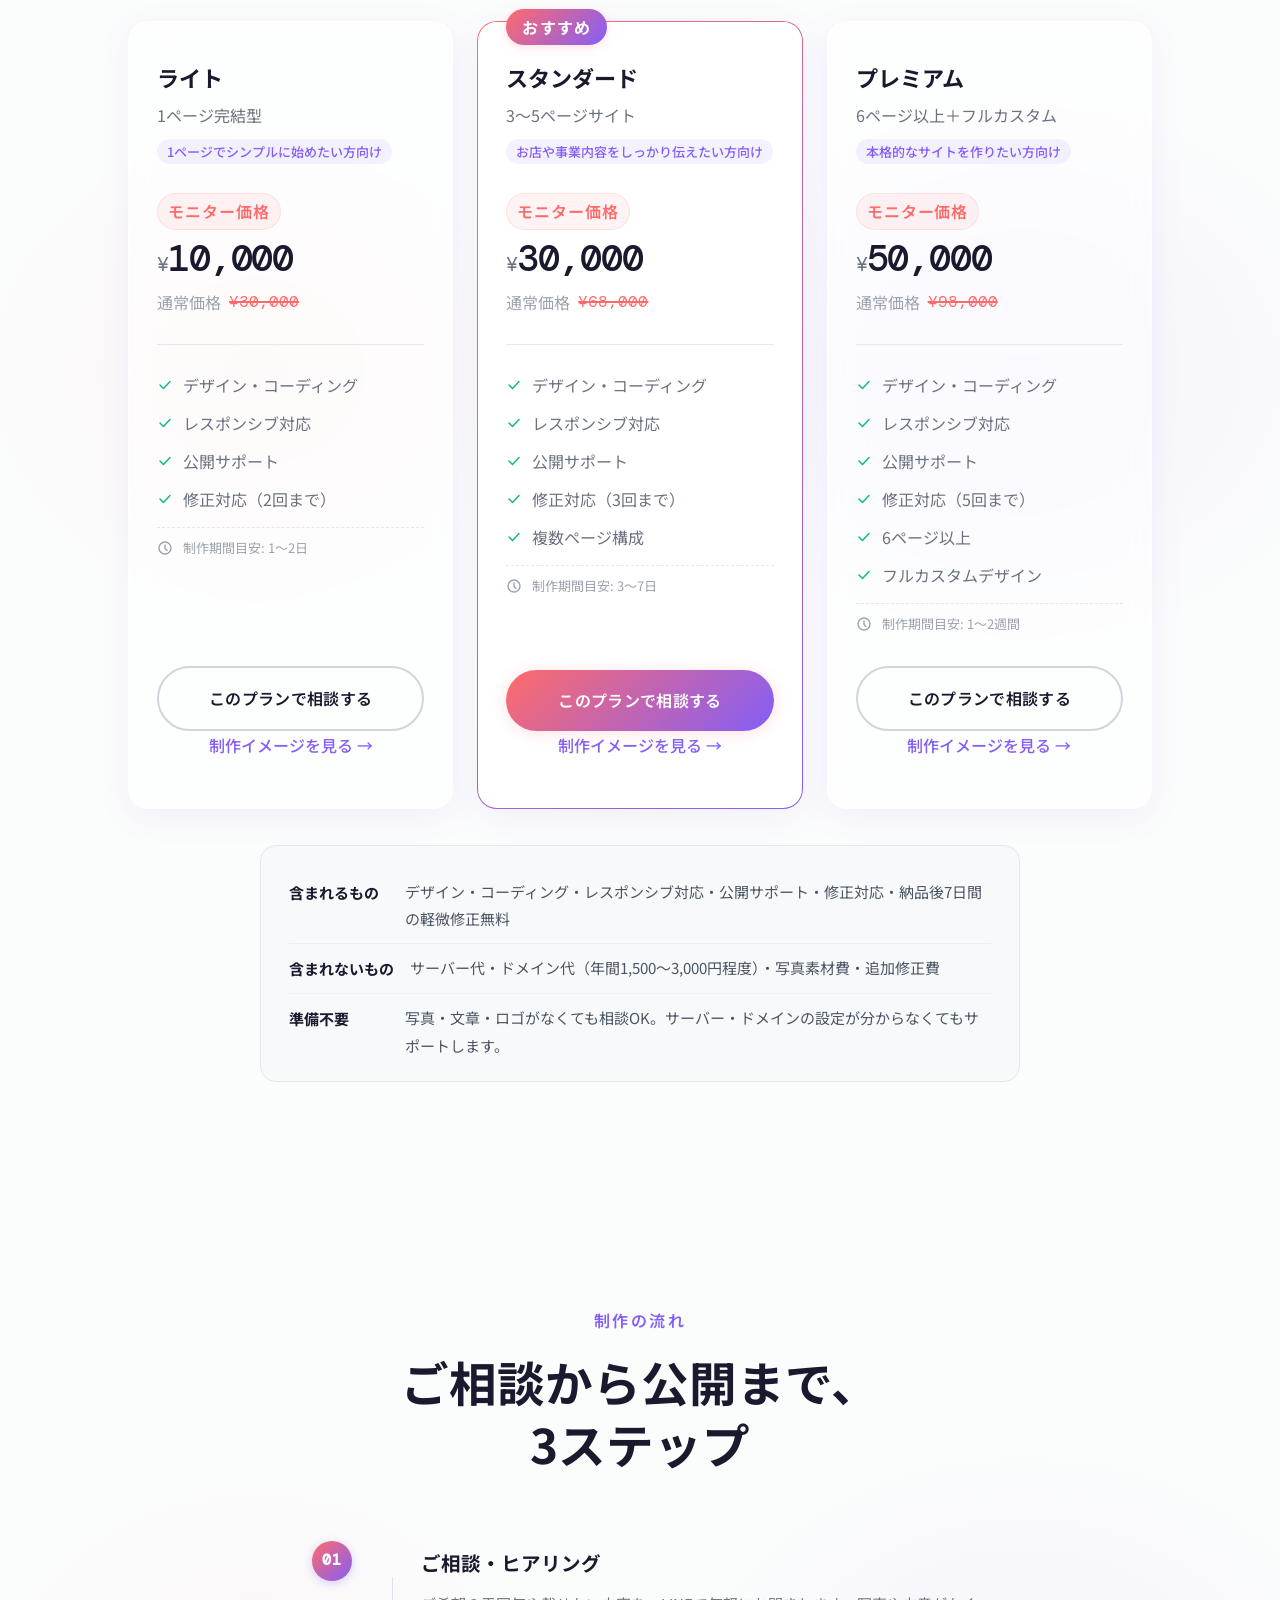
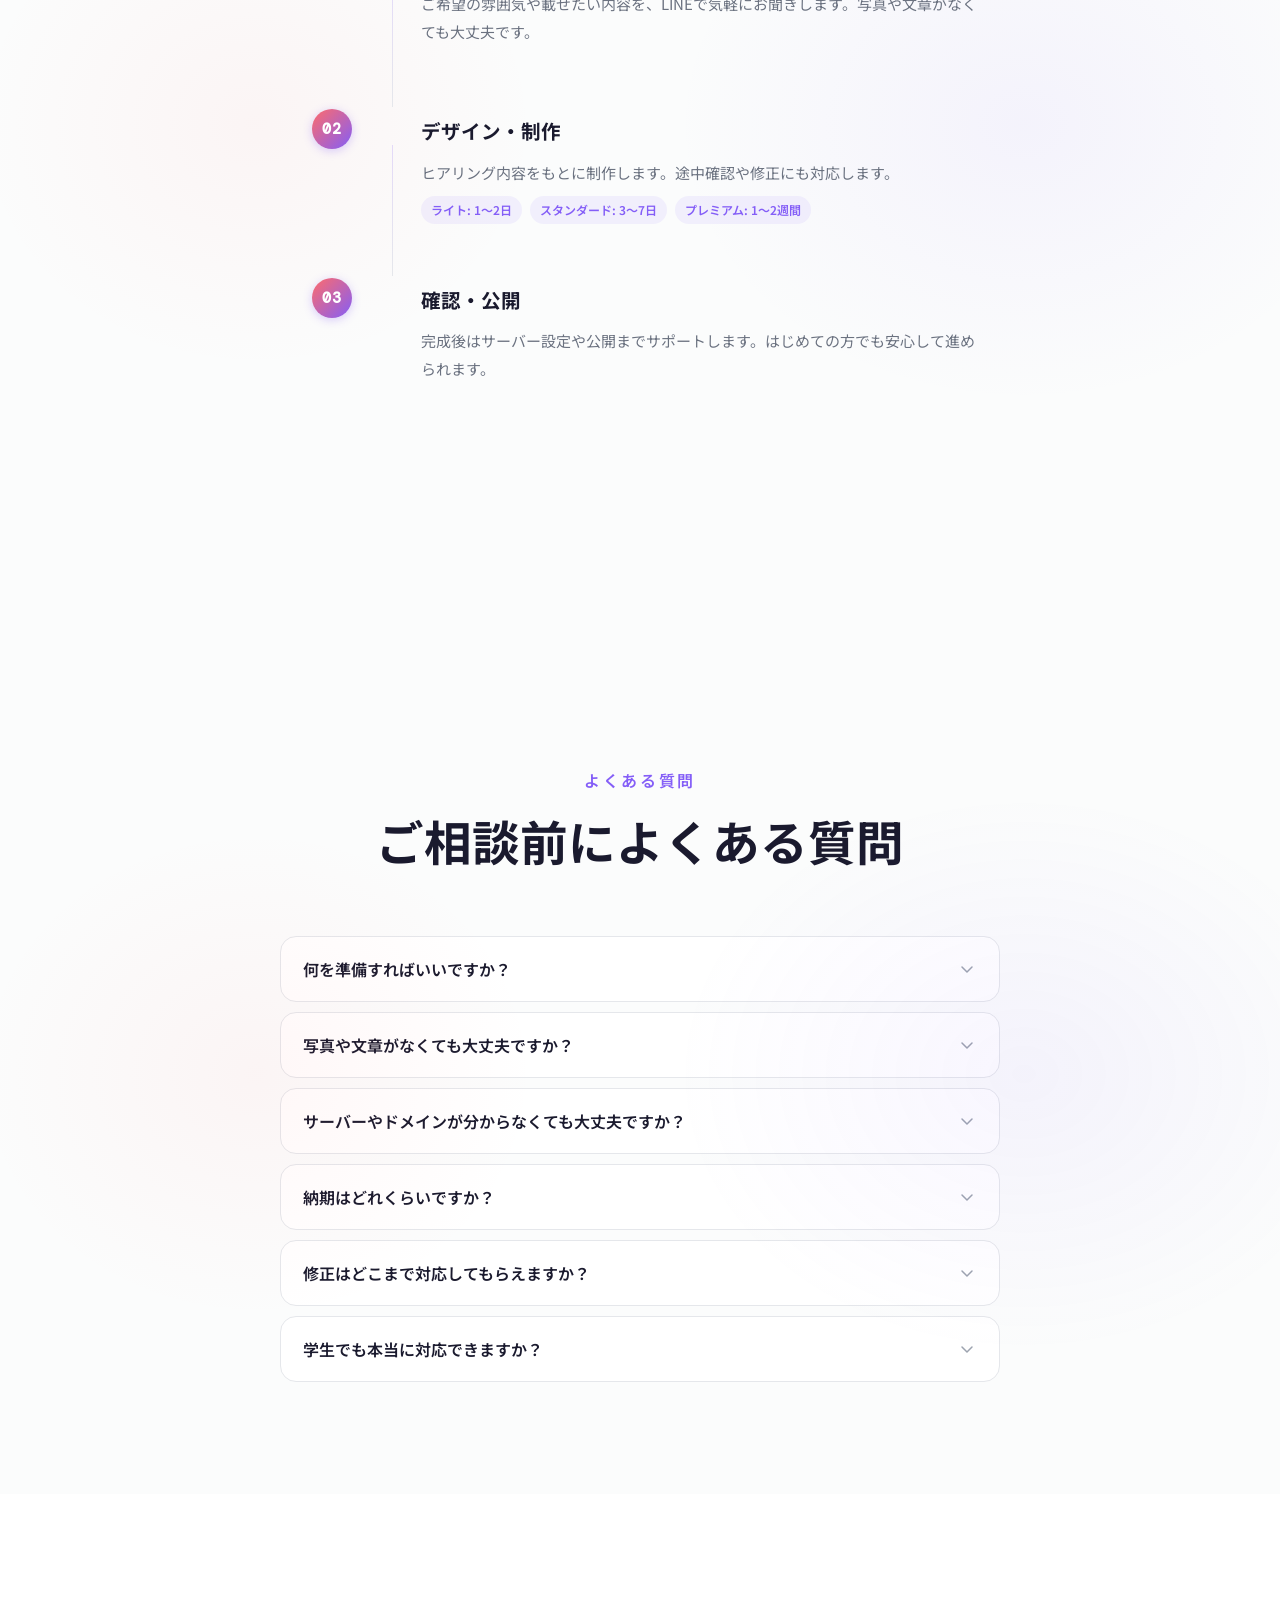
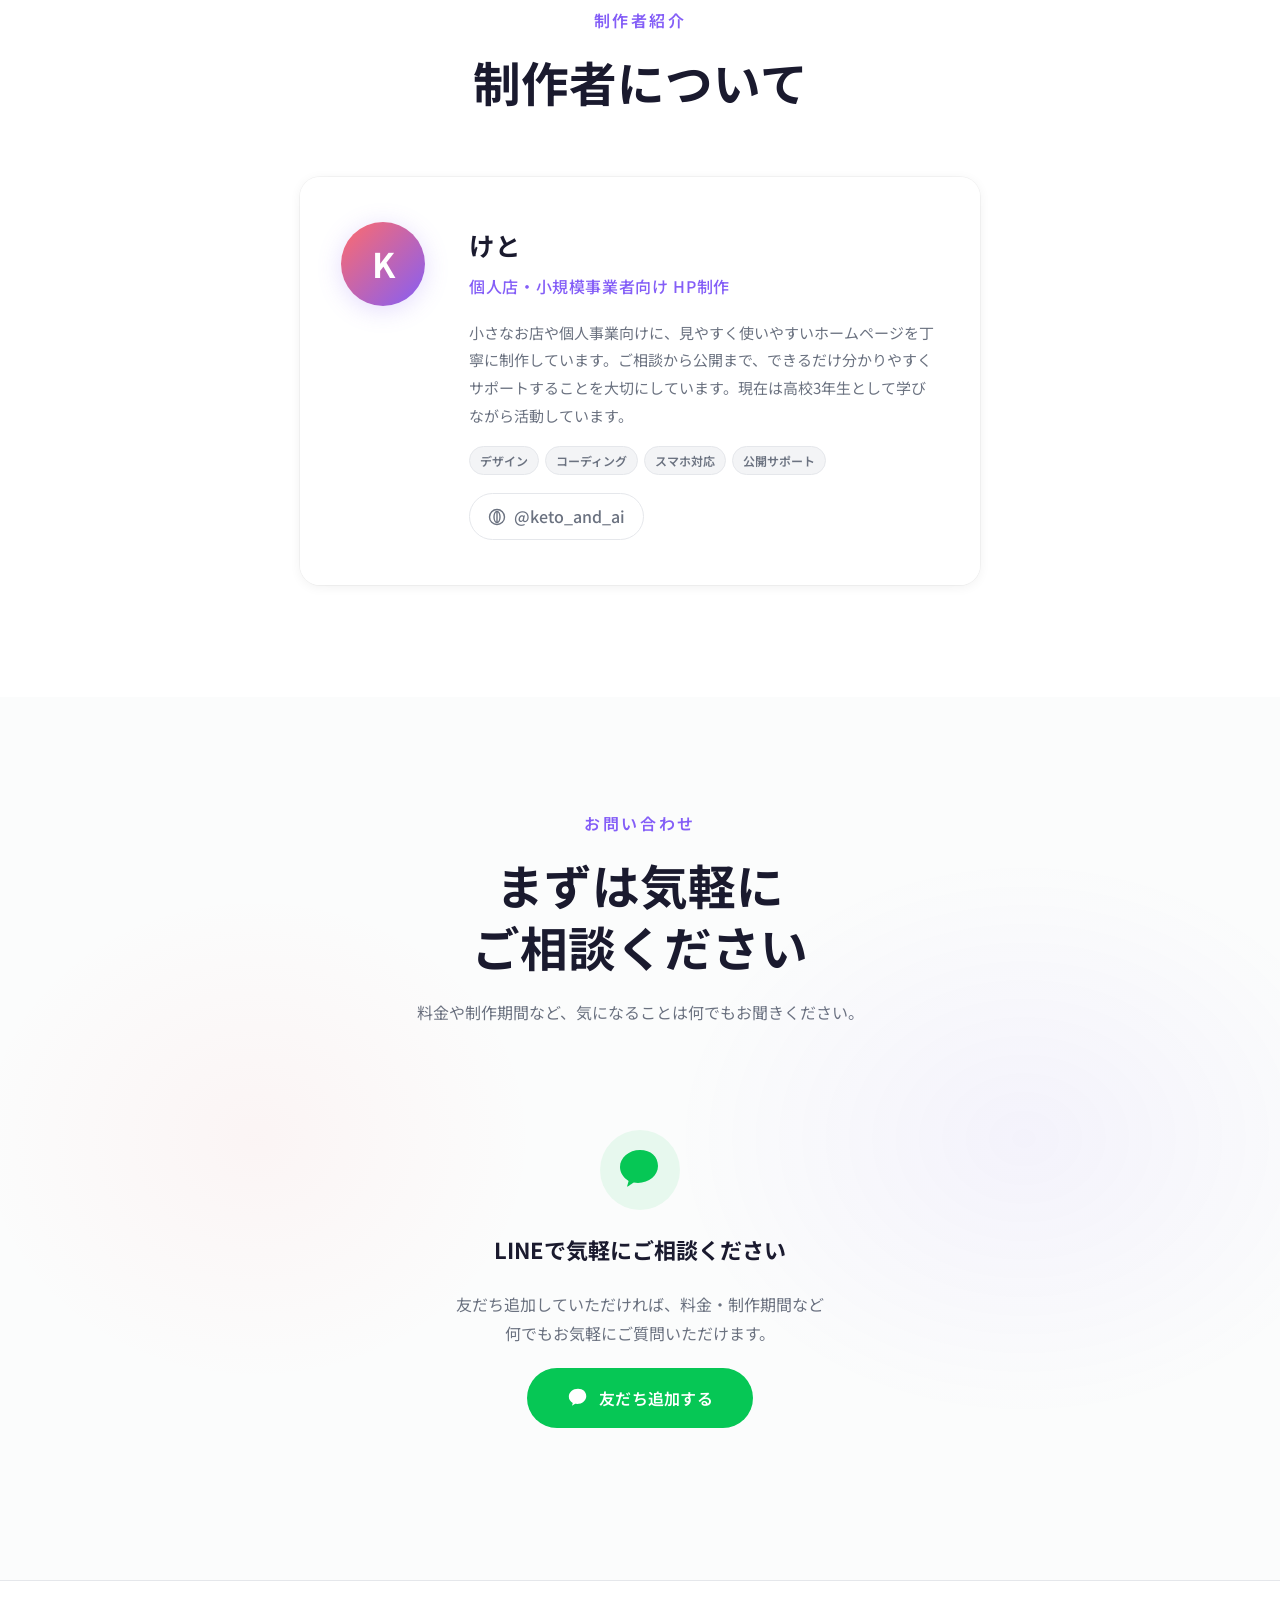
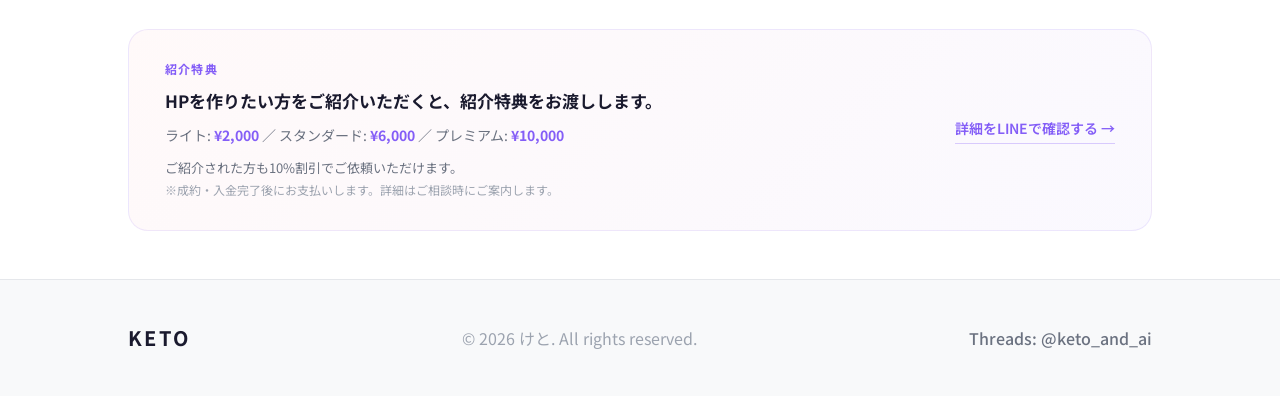
==== commit a5b602e8: "プロフィールセクション改善 - 見出し「制作者について」に変更 - 肩書き「個人店・小規模事業者向け HP制作」に変更 - 本文を「価値→姿勢→プロフィール」の順に並び替え（高校3年生を末尾に） - " ====
--- a/index.html
+++ b/index.html
@@ -476,7 +476,7 @@
     <div class="container">
       <div class="section-header fade-in">
         <p class="section-eyebrow">制作者紹介</p>
-        <h2 class="section-heading">プロフィール</h2>
+        <h2 class="section-heading">制作者について</h2>
       </div>
       <div class="profile-card scale-in">
         <div class="profile-avatar" aria-label="けとのアバター">
@@ -484,8 +484,14 @@
         </div>
         <div class="profile-info">
           <h3 class="profile-name">けと</h3>
-          <p class="profile-role">Web制作 / デザイン</p>
-          <p class="profile-bio">高校3年生。独学でWeb制作を学んでいます。見やすく、使いやすいHPを、丁寧に制作することを大切にしています。</p>
+          <p class="profile-role">個人店・小規模事業者向け HP制作</p>
+          <p class="profile-bio">小さなお店や個人事業向けに、見やすく使いやすいホームページを丁寧に制作しています。ご相談から公開まで、できるだけ分かりやすくサポートすることを大切にしています。現在は高校3年生として学びながら活動しています。</p>
+          <div class="profile-tags">
+            <span>デザイン</span>
+            <span>コーディング</span>
+            <span>スマホ対応</span>
+            <span>公開サポート</span>
+          </div>
           <a href="https://www.threads.net/@keto_and_ai" class="profile-threads" target="_blank" rel="noopener noreferrer" aria-label="けとのThreadsアカウントを開く">
             <svg width="18" height="18" viewBox="0 0 18 18" fill="none" aria-hidden="true">
               <circle cx="9" cy="9" r="7.5" stroke="currentColor" stroke-width="1.4" fill="none"/>
--- a/style.css
+++ b/style.css
@@ -1088,11 +1088,27 @@
 }
 
 .profile-bio {
-  font-size: 16px;
+  font-size: 15px;
   font-weight: 400;
   color: var(--text-secondary);
   line-height: 1.85;
-  margin-bottom: 22px;
+  margin-bottom: 16px;
+}
+
+.profile-tags {
+  display: flex;
+  flex-wrap: wrap;
+  gap: 6px;
+  margin-bottom: 18px;
+}
+.profile-tags span {
+  font-size: 12px;
+  font-weight: 600;
+  color: var(--text-secondary);
+  background: var(--bg-hover);
+  border: 1px solid var(--border);
+  border-radius: var(--radius-pill);
+  padding: 3px 10px;
 }
 
 .profile-threads {
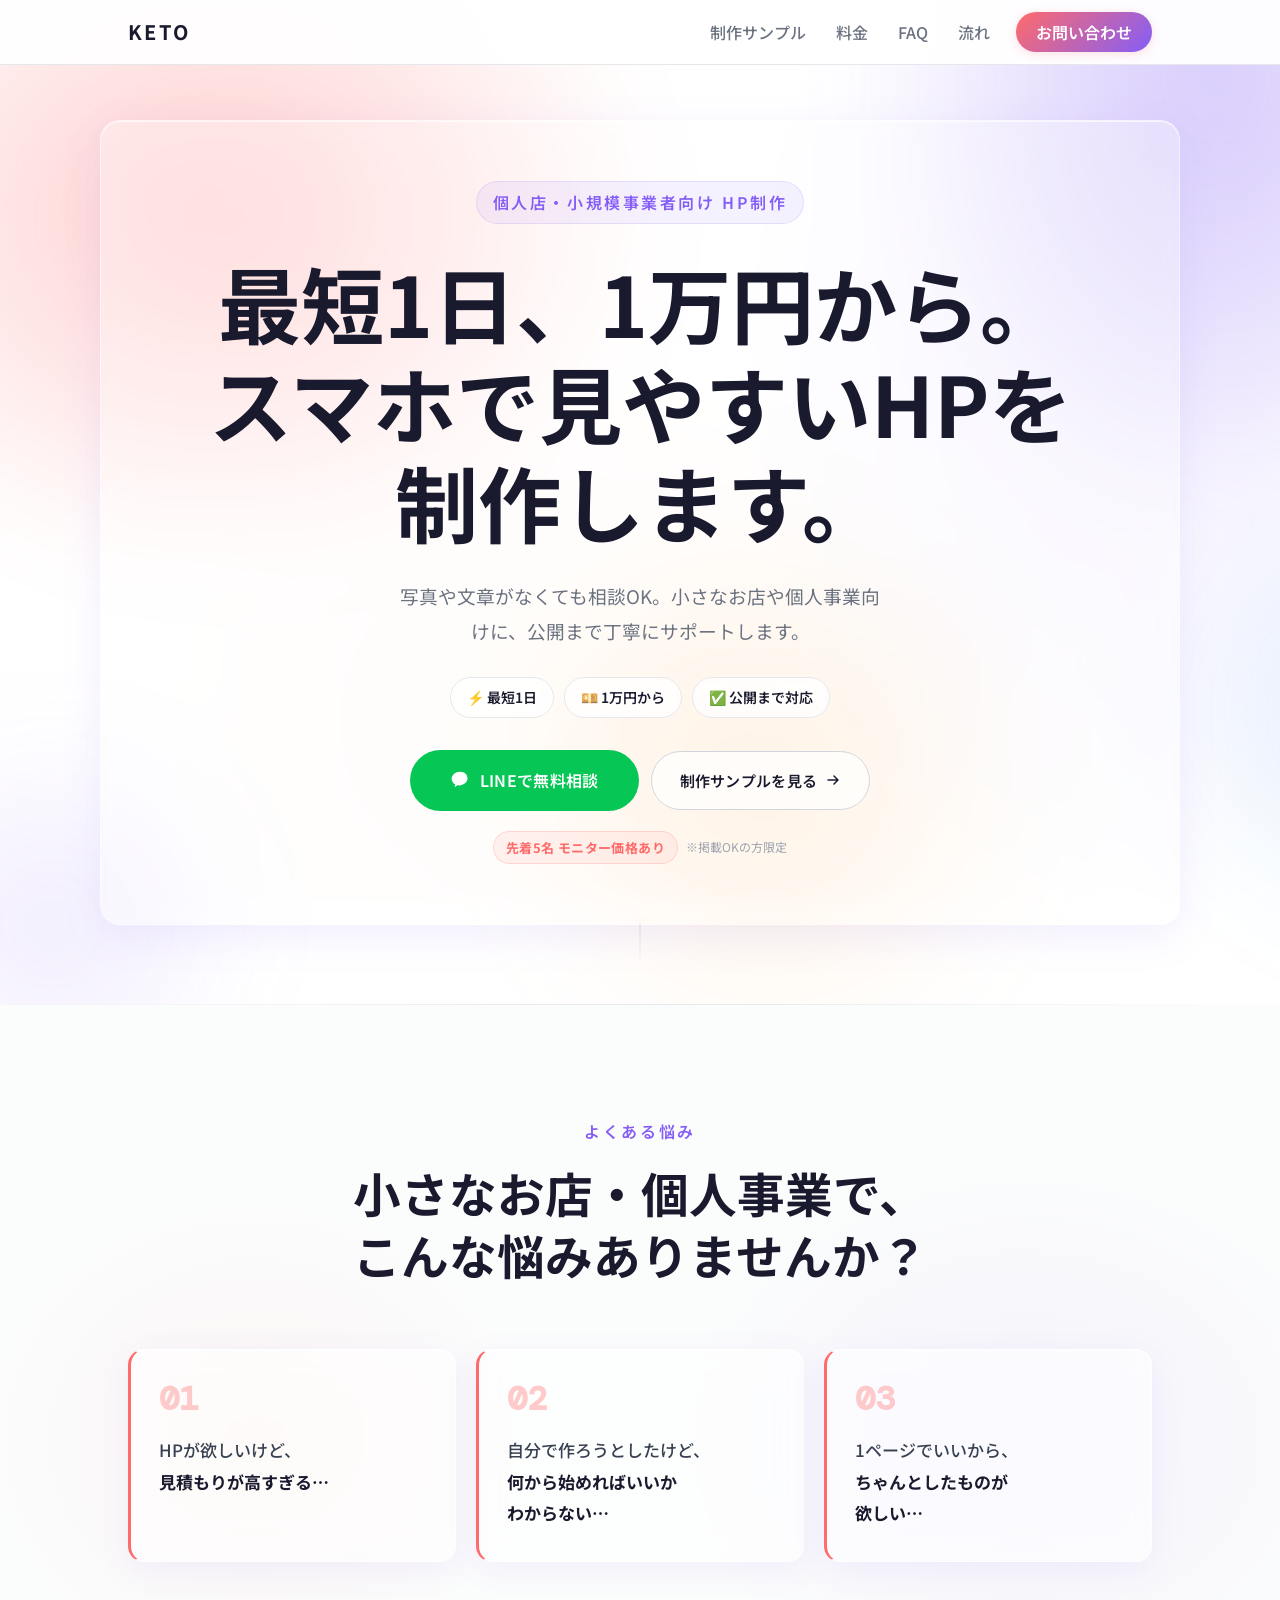
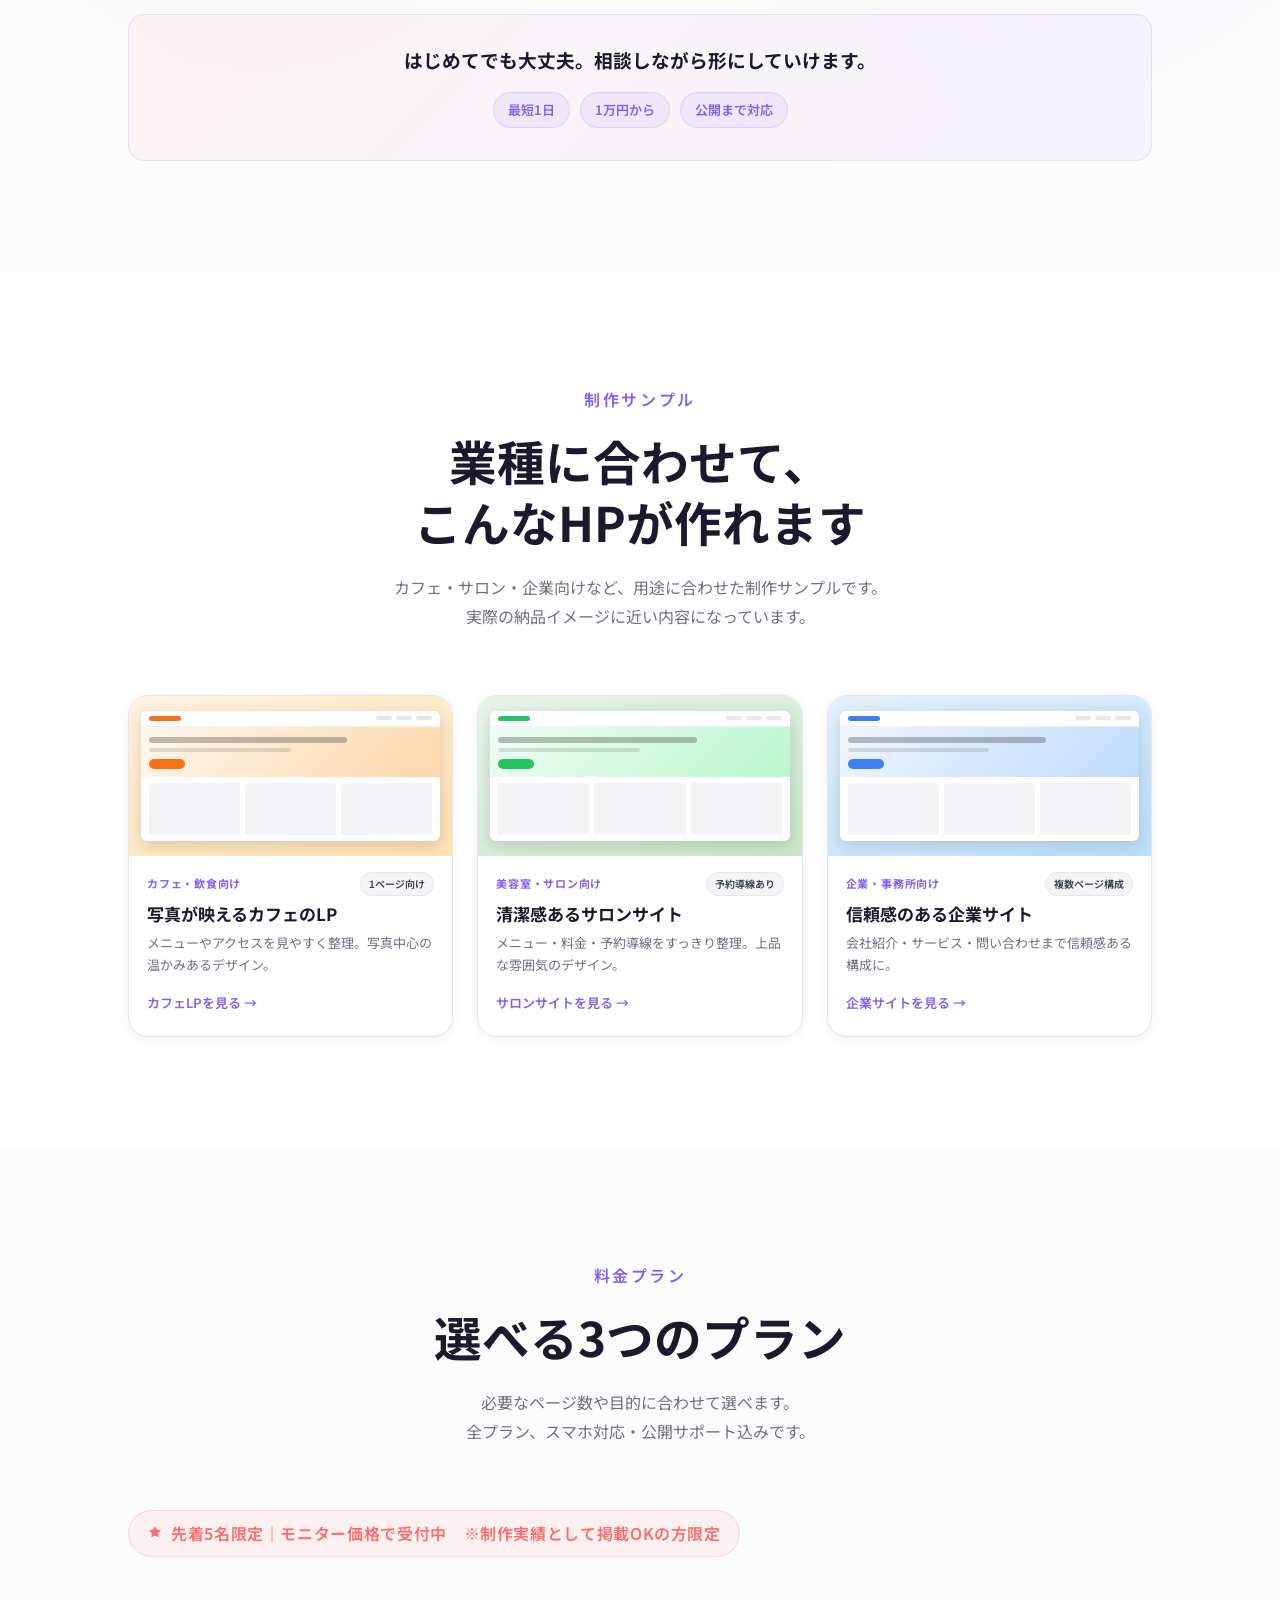
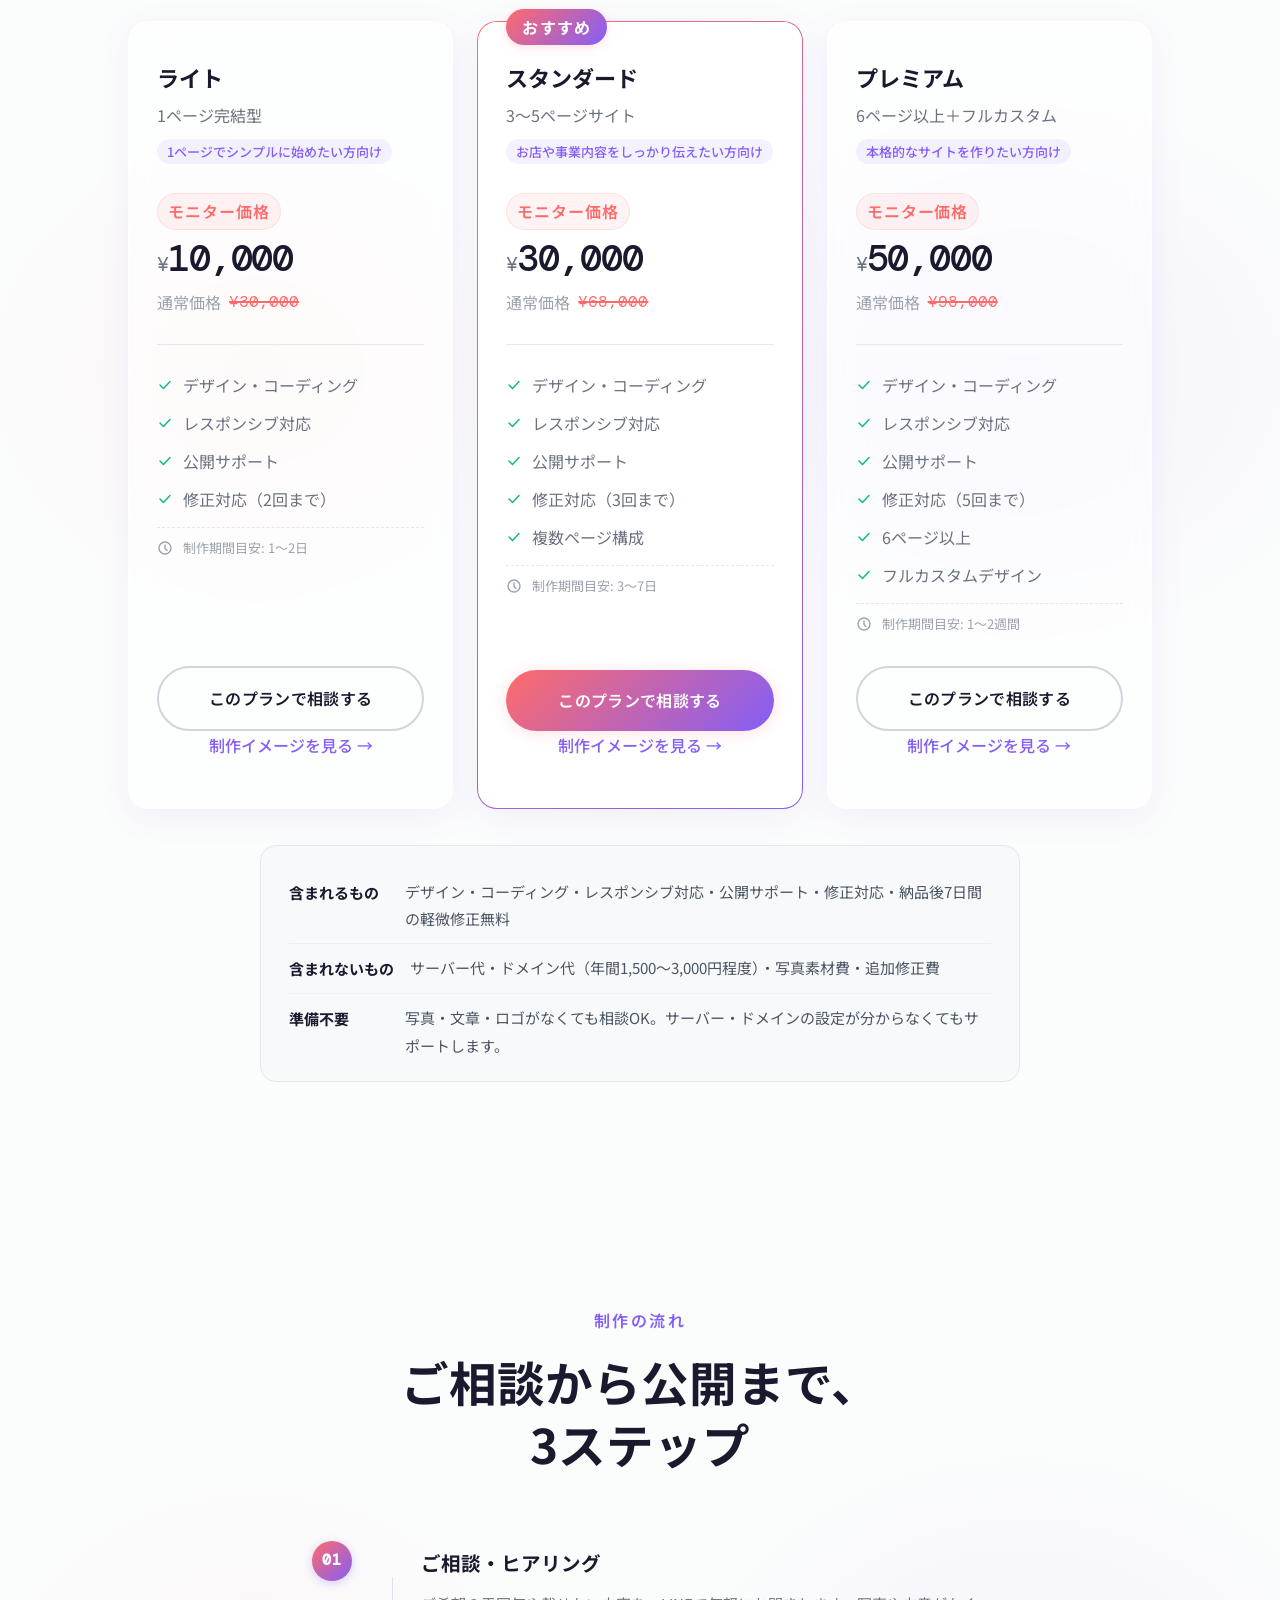
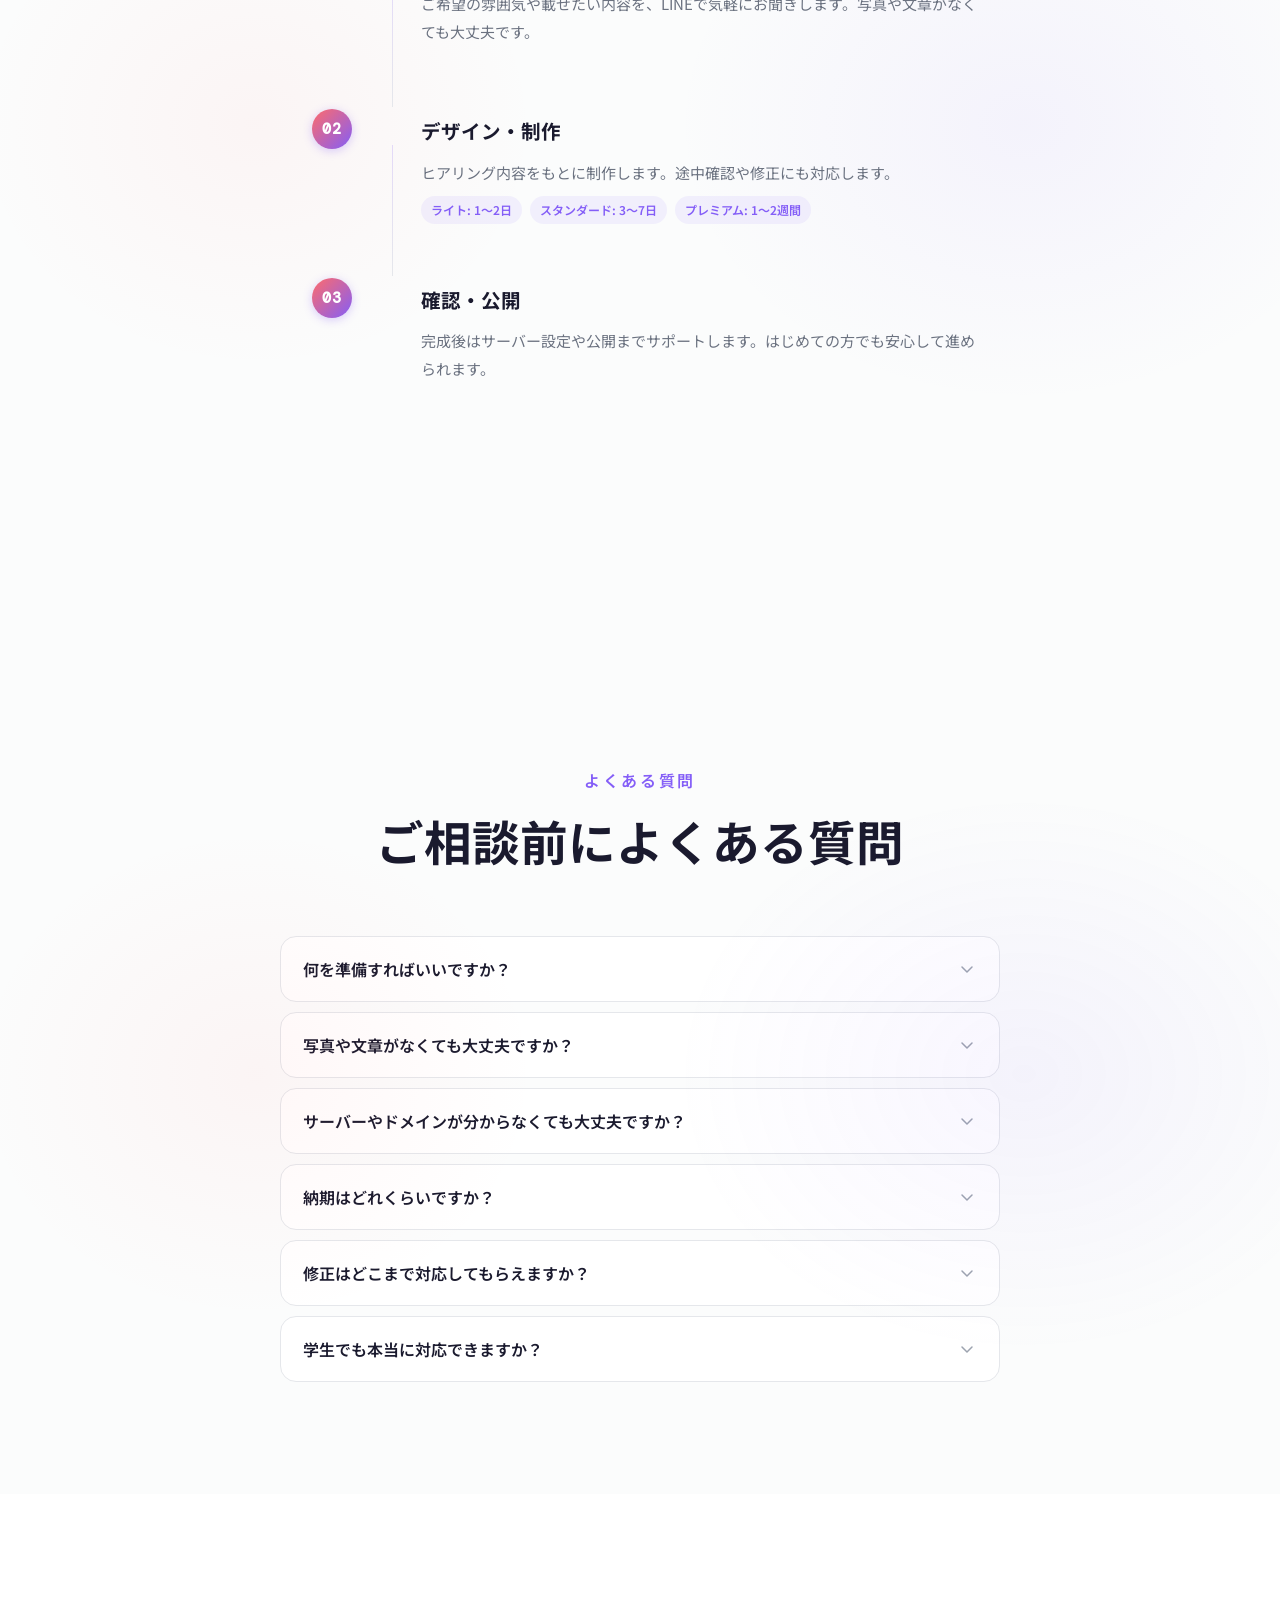
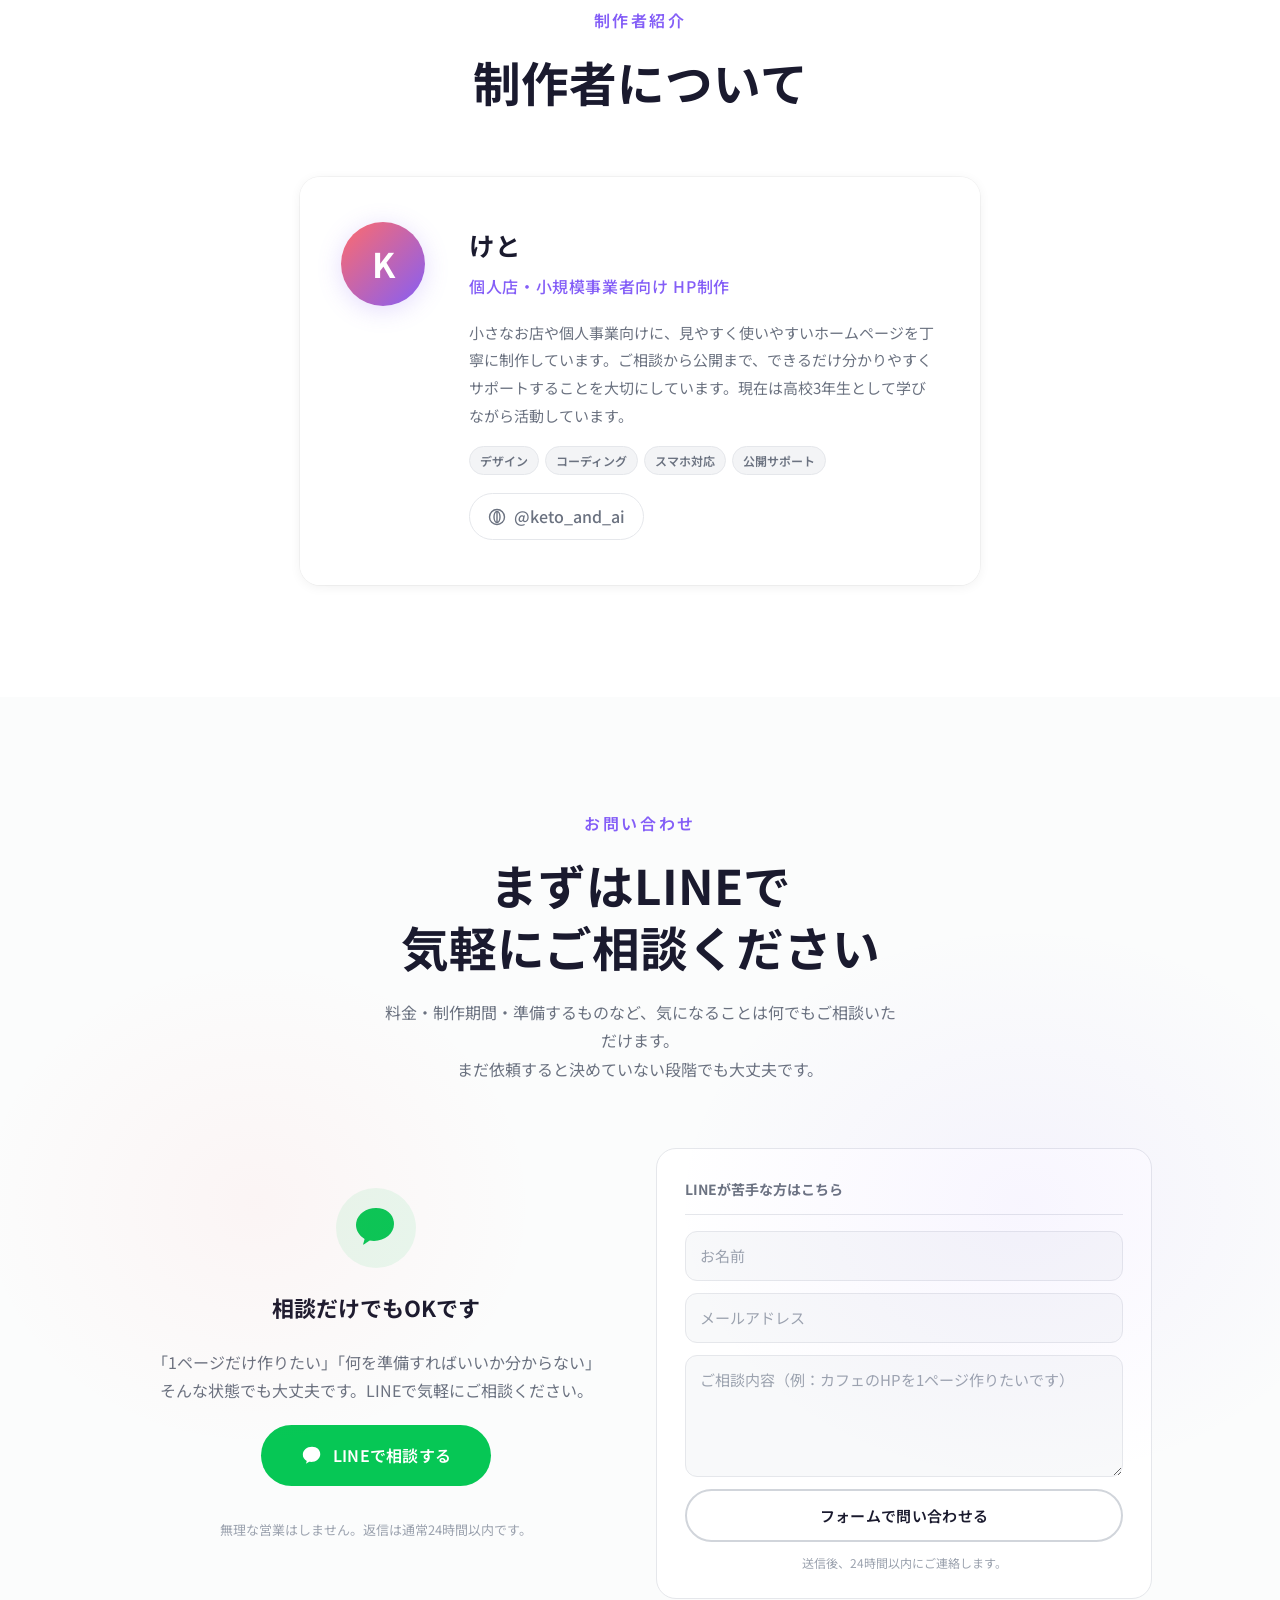
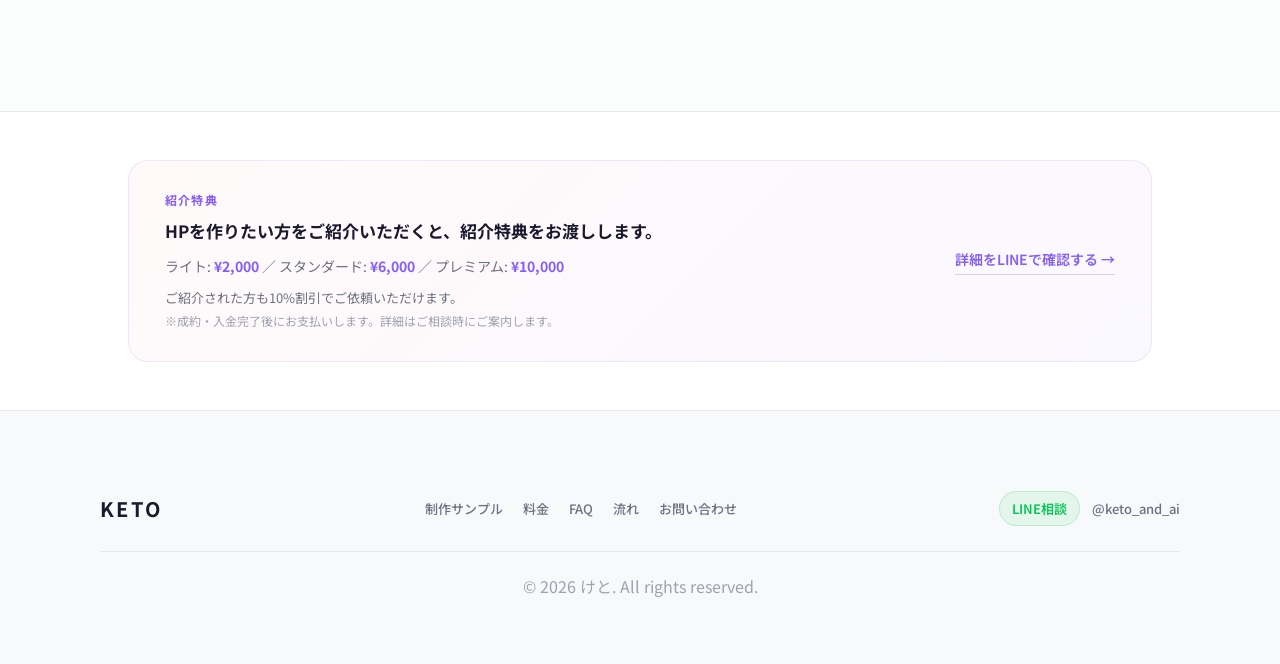
==== commit d9bf3ee0: "Contact・フッター全面改善 Contact: - 見出し「まずはLINEで気軽にご相談ください」に変更 - 説明文を具体的な例示付きに更新 - LINE側に「相談だけでもOKです」+「無理な営業" ====
--- a/index.html
+++ b/index.html
@@ -510,24 +510,43 @@
     <div class="container">
       <div class="section-header fade-in">
         <p class="section-eyebrow">お問い合わせ</p>
-        <h2 class="section-heading">まずは気軽に<br>ご相談ください</h2>
-        <p class="section-desc">料金や制作期間など、気になることは何でもお聞きください。</p>
-      </div>
-      <div class="line-cta fade-in-up">
-        <div class="line-icon">
-          <svg width="48" height="48" viewBox="0 0 24 24" fill="none">
-            <path d="M12 2C6.48 2 2 5.82 2 10.5c0 2.83 1.68 5.33 4.3 6.96-.17.6-.6 2.2-.7 2.54-.12.42.16.41.33.3.14-.1 2.1-1.43 2.96-2.01.67.1 1.37.16 2.11.16 5.52 0 10-3.82 10-8.45S17.52 2 12 2z" fill="#06C755"/>
-          </svg>
-        </div>
-        <h3 class="line-title">LINEで気軽にご相談ください</h3>
-        <p class="line-desc">友だち追加していただければ、料金・制作期間など<br>何でもお気軽にご質問いただけます。</p>
-        <a href="https://lin.ee/rHhkMaP" class="btn btn-line" target="_blank" rel="noopener noreferrer">
-          <svg width="22" height="22" viewBox="0 0 24 24" fill="none">
-            <path d="M12 2C6.48 2 2 5.82 2 10.5c0 2.83 1.68 5.33 4.3 6.96-.17.6-.6 2.2-.7 2.54-.12.42.16.41.33.3.14-.1 2.1-1.43 2.96-2.01.67.1 1.37.16 2.11.16 5.52 0 10-3.82 10-8.45S17.52 2 12 2z" fill="#ffffff"/>
-          </svg>
-          友だち追加する
-        </a>
-      </div>
+        <h2 class="section-heading">まずはLINEで<br>気軽にご相談ください</h2>
+        <p class="section-desc">料金・制作期間・準備するものなど、気になることは何でもご相談いただけます。<br>まだ依頼すると決めていない段階でも大丈夫です。</p>
+      </div>
+
+      <div class="contact-wrap">
+        <!-- LINE Main -->
+        <div class="line-cta fade-in-up">
+          <div class="line-icon">
+            <svg width="48" height="48" viewBox="0 0 24 24" fill="none">
+              <path d="M12 2C6.48 2 2 5.82 2 10.5c0 2.83 1.68 5.33 4.3 6.96-.17.6-.6 2.2-.7 2.54-.12.42.16.41.33.3.14-.1 2.1-1.43 2.96-2.01.67.1 1.37.16 2.11.16 5.52 0 10-3.82 10-8.45S17.52 2 12 2z" fill="#06C755"/>
+            </svg>
+          </div>
+          <h3 class="line-title">相談だけでもOKです</h3>
+          <p class="line-desc">「1ページだけ作りたい」「何を準備すればいいか分からない」<br>そんな状態でも大丈夫です。LINEで気軽にご相談ください。</p>
+          <a href="https://lin.ee/rHhkMaP" class="btn btn-line" target="_blank" rel="noopener noreferrer">
+            <svg width="22" height="22" viewBox="0 0 24 24" fill="none">
+              <path d="M12 2C6.48 2 2 5.82 2 10.5c0 2.83 1.68 5.33 4.3 6.96-.17.6-.6 2.2-.7 2.54-.12.42.16.41.33.3.14-.1 2.1-1.43 2.96-2.01.67.1 1.37.16 2.11.16 5.52 0 10-3.82 10-8.45S17.52 2 12 2z" fill="#ffffff"/>
+            </svg>
+            LINEで相談する
+          </a>
+          <p class="line-note">無理な営業はしません。返信は通常24時間以内です。</p>
+        </div>
+
+        <!-- Form Sub -->
+        <div class="contact-form-wrap fade-in">
+          <p class="contact-form-label">LINEが苦手な方はこちら</p>
+          <!-- TODO: Formspree setup — sign up at formspree.io and replace YOUR_FORM_ID -->
+          <form class="contact-form-simple" action="https://formspree.io/f/YOUR_FORM_ID" method="POST" id="contact-form">
+            <input type="text" name="name" placeholder="お名前" required class="contact-input">
+            <input type="email" name="email" placeholder="メールアドレス" required class="contact-input">
+            <textarea name="message" placeholder="ご相談内容（例：カフェのHPを1ページ作りたいです）" required class="contact-textarea" rows="4"></textarea>
+            <button type="submit" class="btn btn-outline-strong contact-submit">フォームで問い合わせる</button>
+          </form>
+          <p class="contact-form-note">送信後、24時間以内にご連絡します。</p>
+        </div>
+      </div>
+
     </div>
   </section>
 
@@ -548,14 +567,26 @@
 
   <!-- Footer -->
   <footer class="footer" role="contentinfo">
-    <div class="container footer-inner">
-      <a href="#top" class="footer-logo" aria-label="トップへ戻る">
-        <span class="nav-logo-text">KETO</span>
-      </a>
-      <p class="footer-copy">© 2026 けと. All rights reserved.</p>
-      <a href="https://www.threads.net/@keto_and_ai" class="footer-threads" target="_blank" rel="noopener noreferrer" aria-label="Threadsアカウントを開く">
-        Threads: @keto_and_ai
-      </a>
+    <div class="container footer-body">
+      <div class="footer-top">
+        <a href="#top" class="footer-logo" aria-label="トップへ戻る">
+          <span class="nav-logo-text">KETO</span>
+        </a>
+        <nav class="footer-nav" aria-label="フッターナビゲーション">
+          <a href="#samples">制作サンプル</a>
+          <a href="#pricing">料金</a>
+          <a href="#faq">FAQ</a>
+          <a href="#steps">流れ</a>
+          <a href="#contact">お問い合わせ</a>
+        </nav>
+        <div class="footer-links">
+          <a href="https://lin.ee/rHhkMaP" target="_blank" rel="noopener noreferrer" class="footer-link-line">LINE相談</a>
+          <a href="https://www.threads.net/@keto_and_ai" target="_blank" rel="noopener noreferrer" class="footer-link-threads">@keto_and_ai</a>
+        </div>
+      </div>
+      <div class="footer-bottom">
+        <p class="footer-copy">© 2026 けと. All rights reserved.</p>
+      </div>
     </div>
   </footer>
 
--- a/style.css
+++ b/style.css
@@ -1484,6 +1484,170 @@
   }
   .referral-desc br {
     display: none;
+  }
+}
+
+/* --- Contact Layout --------------------------------------- */
+.contact-wrap {
+  display: grid;
+  grid-template-columns: 1fr 1fr;
+  gap: 32px;
+  align-items: start;
+}
+
+.line-note {
+  margin-top: 12px;
+  font-size: 13px;
+  color: var(--text-dim);
+}
+
+.contact-form-wrap {
+  background: var(--bg-card);
+  border: 1.5px solid var(--border);
+  border-radius: var(--radius-lg);
+  padding: 28px 28px 24px;
+}
+
+.contact-form-label {
+  font-size: 14px;
+  font-weight: 700;
+  color: var(--text-secondary);
+  margin-bottom: 16px;
+  padding-bottom: 12px;
+  border-bottom: 1px solid var(--border);
+}
+
+.contact-form-simple {
+  display: flex;
+  flex-direction: column;
+  gap: 12px;
+}
+
+.contact-input,
+.contact-textarea {
+  width: 100%;
+  padding: 12px 14px;
+  font-size: 15px;
+  font-family: var(--font-main);
+  color: var(--text);
+  background: var(--bg-surface);
+  border: 1.5px solid var(--border);
+  border-radius: var(--radius-sm);
+  outline: none;
+  transition: border-color 0.2s, box-shadow 0.2s;
+  line-height: 1.6;
+}
+.contact-input:focus,
+.contact-textarea:focus {
+  border-color: var(--violet);
+  box-shadow: 0 0 0 3px var(--violet-dim);
+  background: var(--bg-card);
+}
+.contact-input::placeholder,
+.contact-textarea::placeholder {
+  color: var(--text-dim);
+}
+.contact-textarea {
+  resize: vertical;
+  min-height: 100px;
+}
+
+.contact-submit {
+  width: 100%;
+  justify-content: center;
+  font-size: 15px;
+  padding: 14px 24px;
+}
+
+.contact-form-note {
+  margin-top: 10px;
+  font-size: 12px;
+  color: var(--text-dim);
+  text-align: center;
+}
+
+@media (max-width: 768px) {
+  .contact-wrap {
+    grid-template-columns: 1fr;
+  }
+}
+
+/* --- Footer New Layout ------------------------------------ */
+.footer-body {
+  padding: 40px 0 24px;
+}
+
+.footer-top {
+  display: flex;
+  align-items: center;
+  justify-content: space-between;
+  gap: 24px;
+  flex-wrap: wrap;
+  padding-bottom: 24px;
+  border-bottom: 1px solid var(--border);
+  margin-bottom: 20px;
+}
+
+.footer-nav {
+  display: flex;
+  gap: 20px;
+  flex-wrap: wrap;
+}
+.footer-nav a {
+  font-size: 13px;
+  color: var(--text-secondary);
+  text-decoration: none;
+  font-weight: 500;
+  transition: color 0.2s;
+}
+.footer-nav a:hover {
+  color: var(--text);
+}
+
+.footer-links {
+  display: flex;
+  gap: 12px;
+  align-items: center;
+}
+
+.footer-link-line {
+  font-size: 13px;
+  font-weight: 600;
+  color: #06C755;
+  background: rgba(6,199,85,0.08);
+  border: 1px solid rgba(6,199,85,0.2);
+  border-radius: var(--radius-pill);
+  padding: 5px 12px;
+  text-decoration: none;
+  transition: background 0.2s;
+}
+.footer-link-line:hover {
+  background: rgba(6,199,85,0.15);
+}
+
+.footer-link-threads {
+  font-size: 13px;
+  color: var(--text-secondary);
+  font-weight: 500;
+  text-decoration: none;
+  transition: color 0.2s;
+}
+.footer-link-threads:hover {
+  color: var(--text);
+}
+
+.footer-bottom {
+  text-align: center;
+}
+
+@media (max-width: 768px) {
+  .footer-top {
+    flex-direction: column;
+    align-items: flex-start;
+    gap: 16px;
+  }
+  .footer-nav {
+    gap: 12px;
   }
 }
 
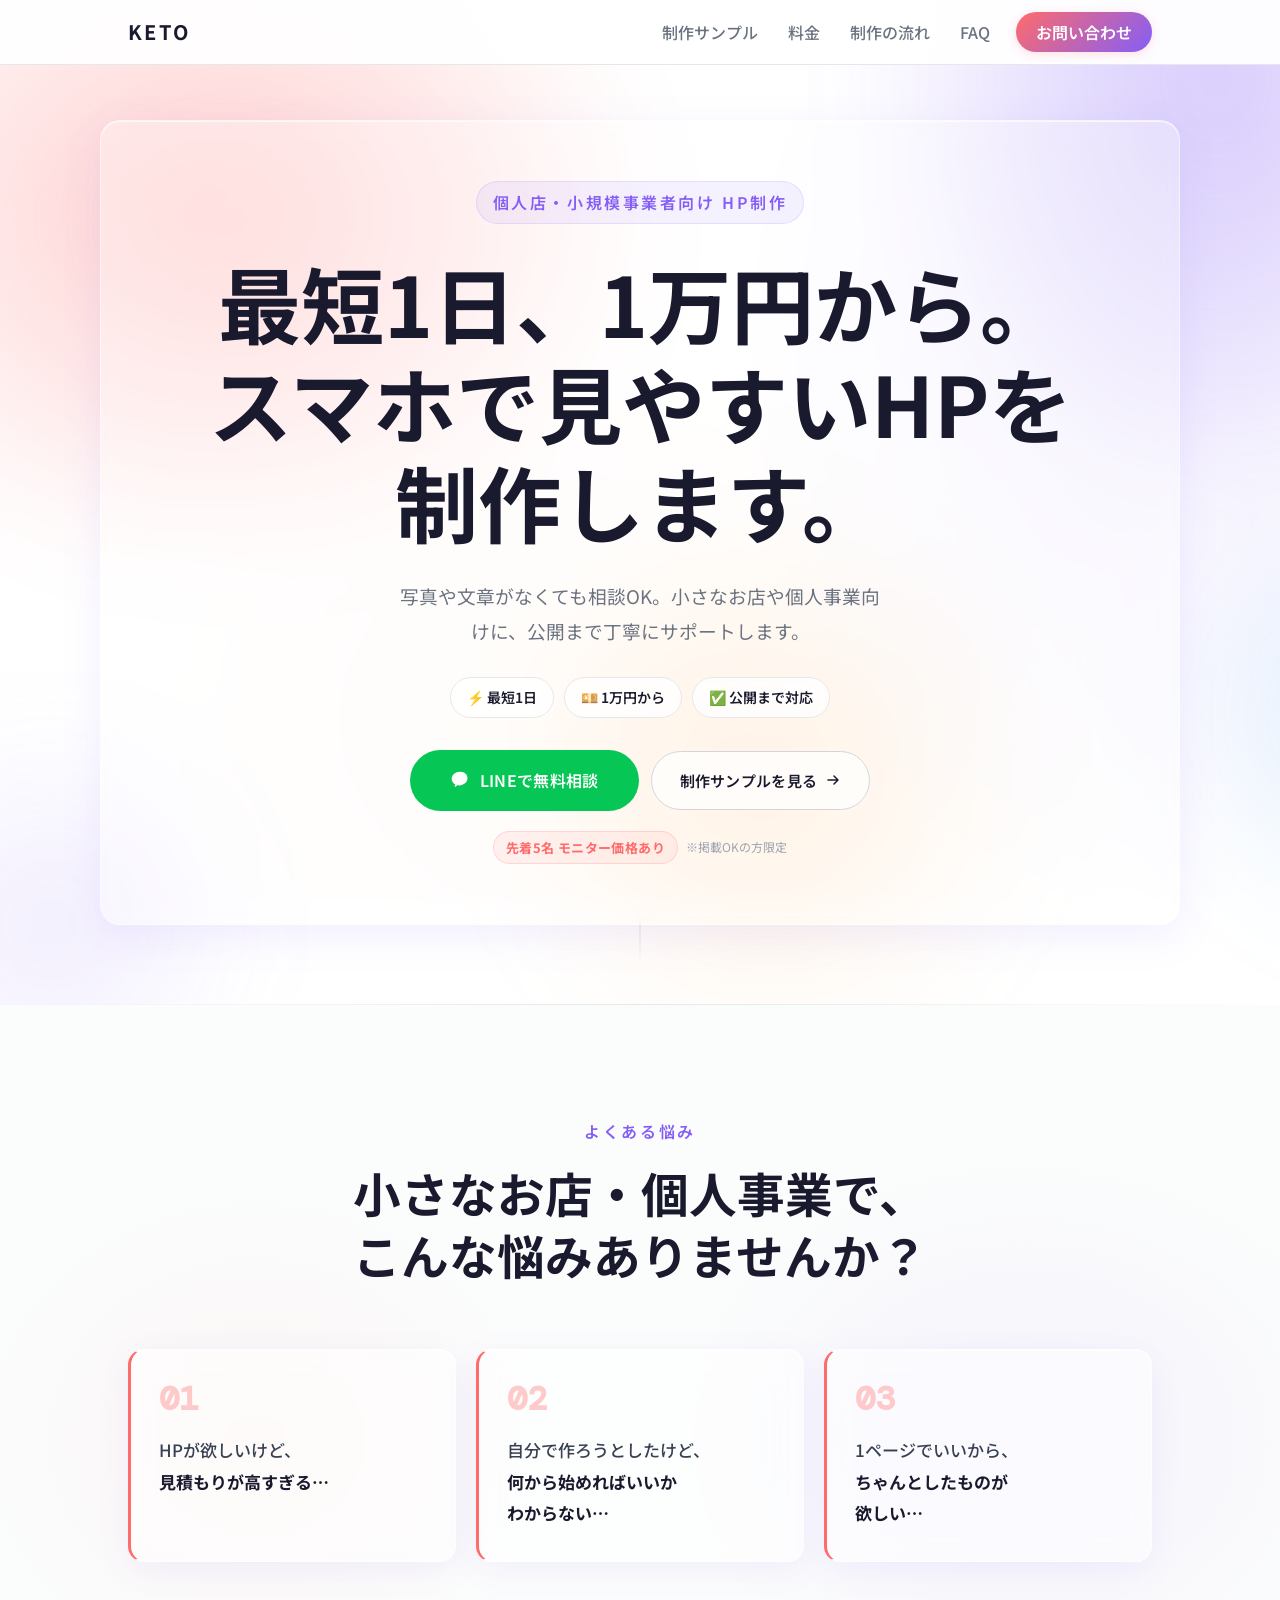
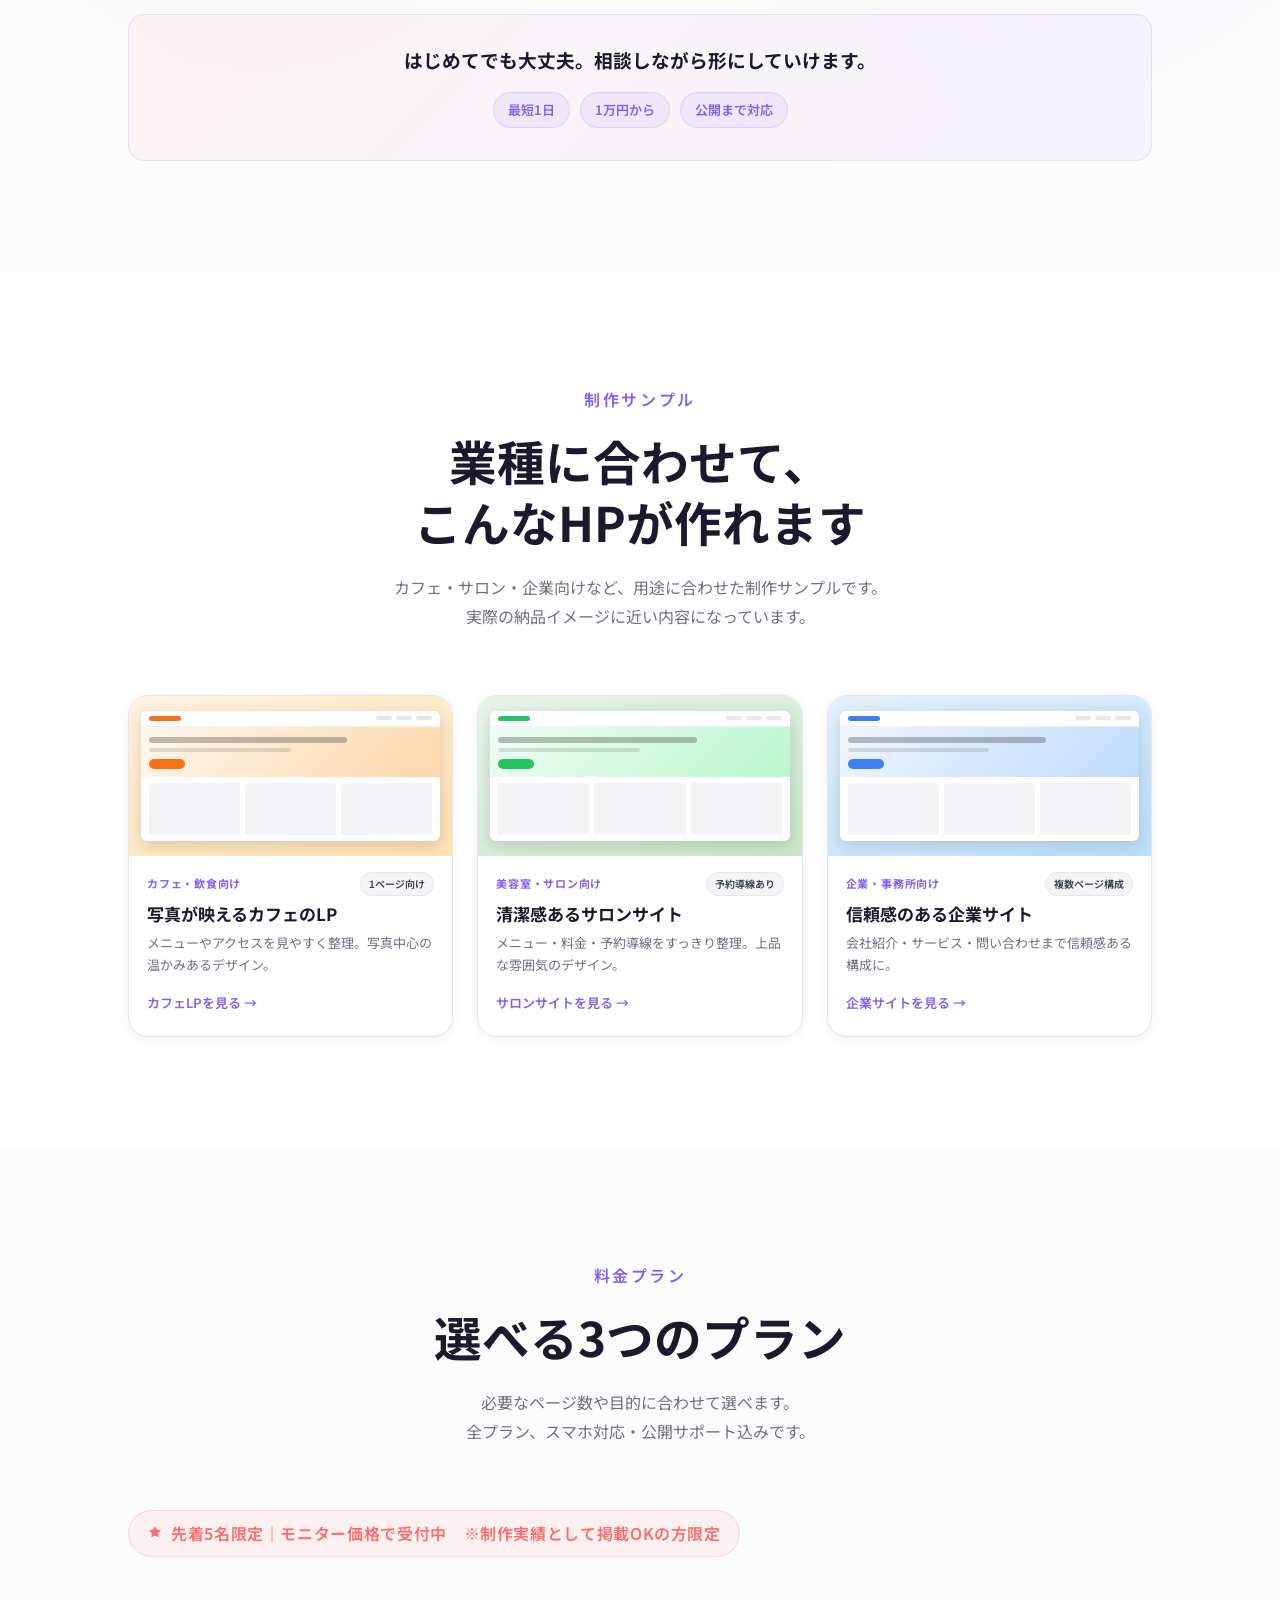
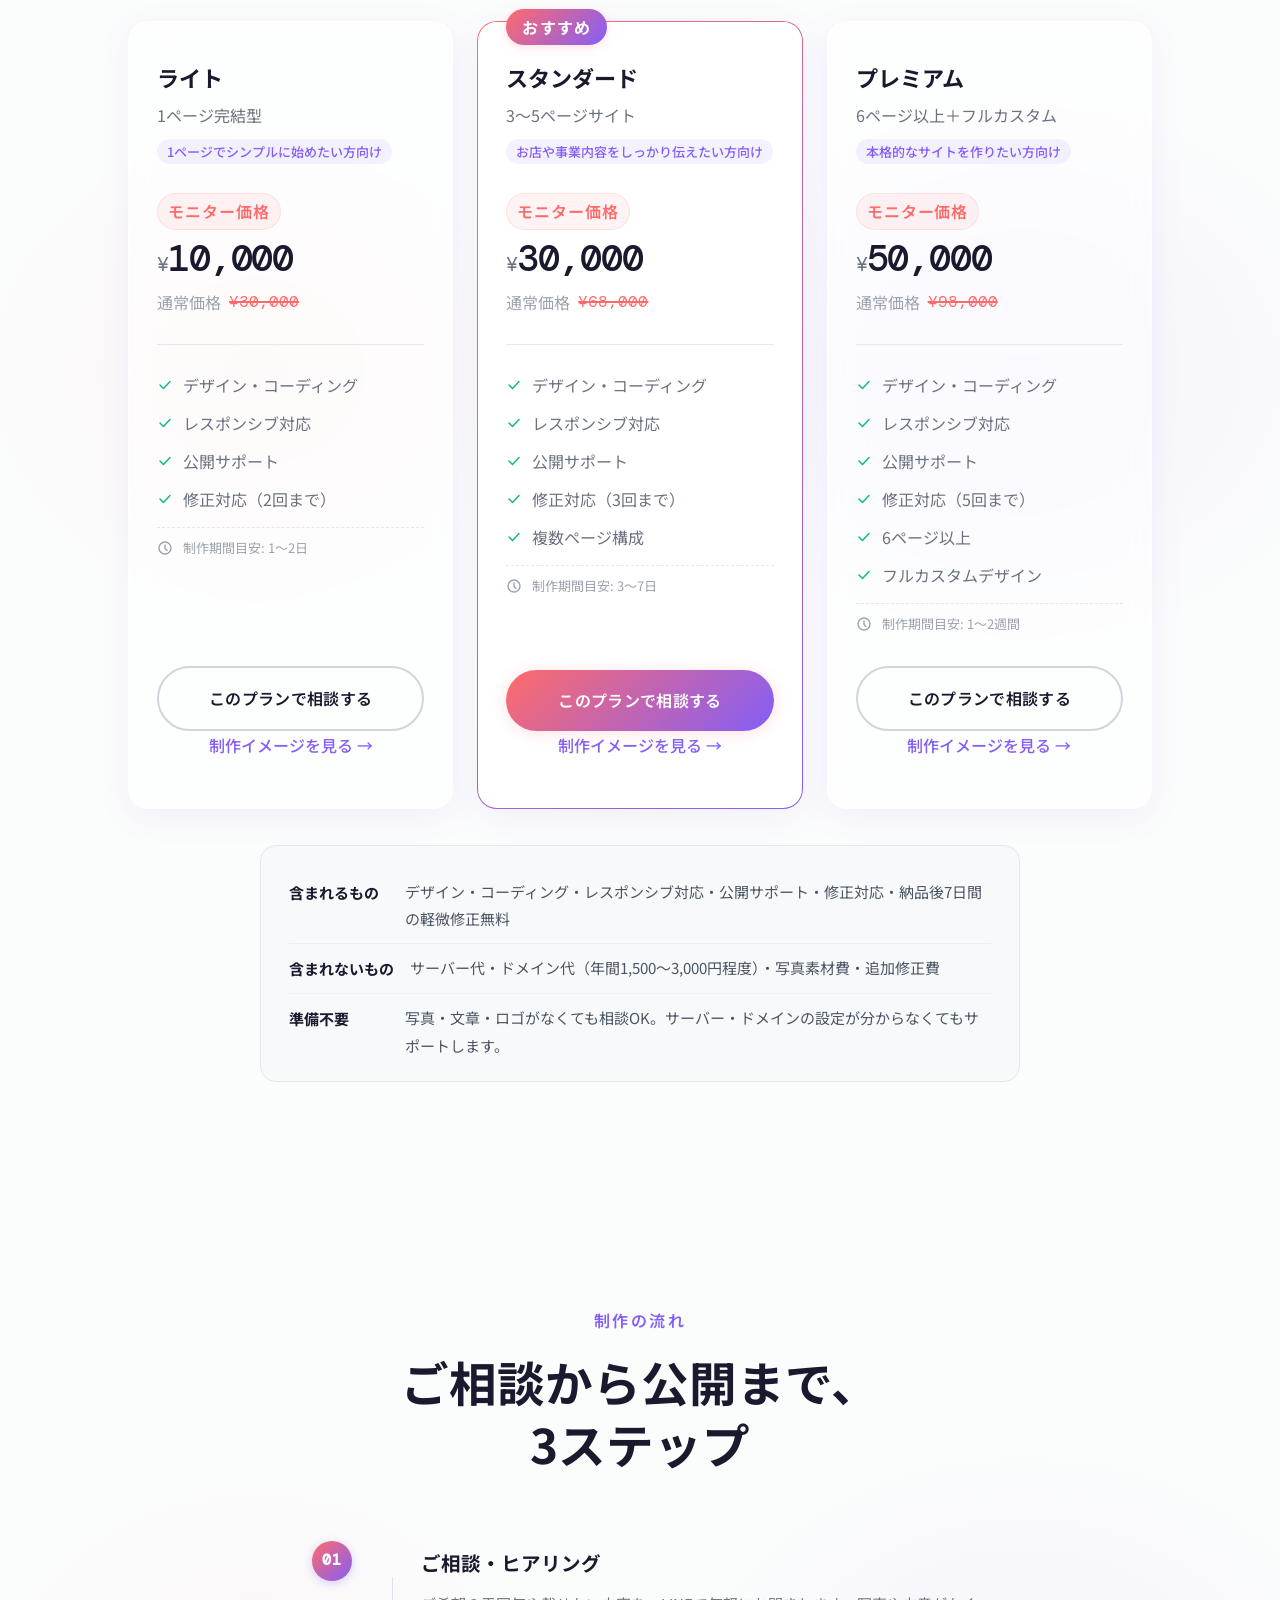
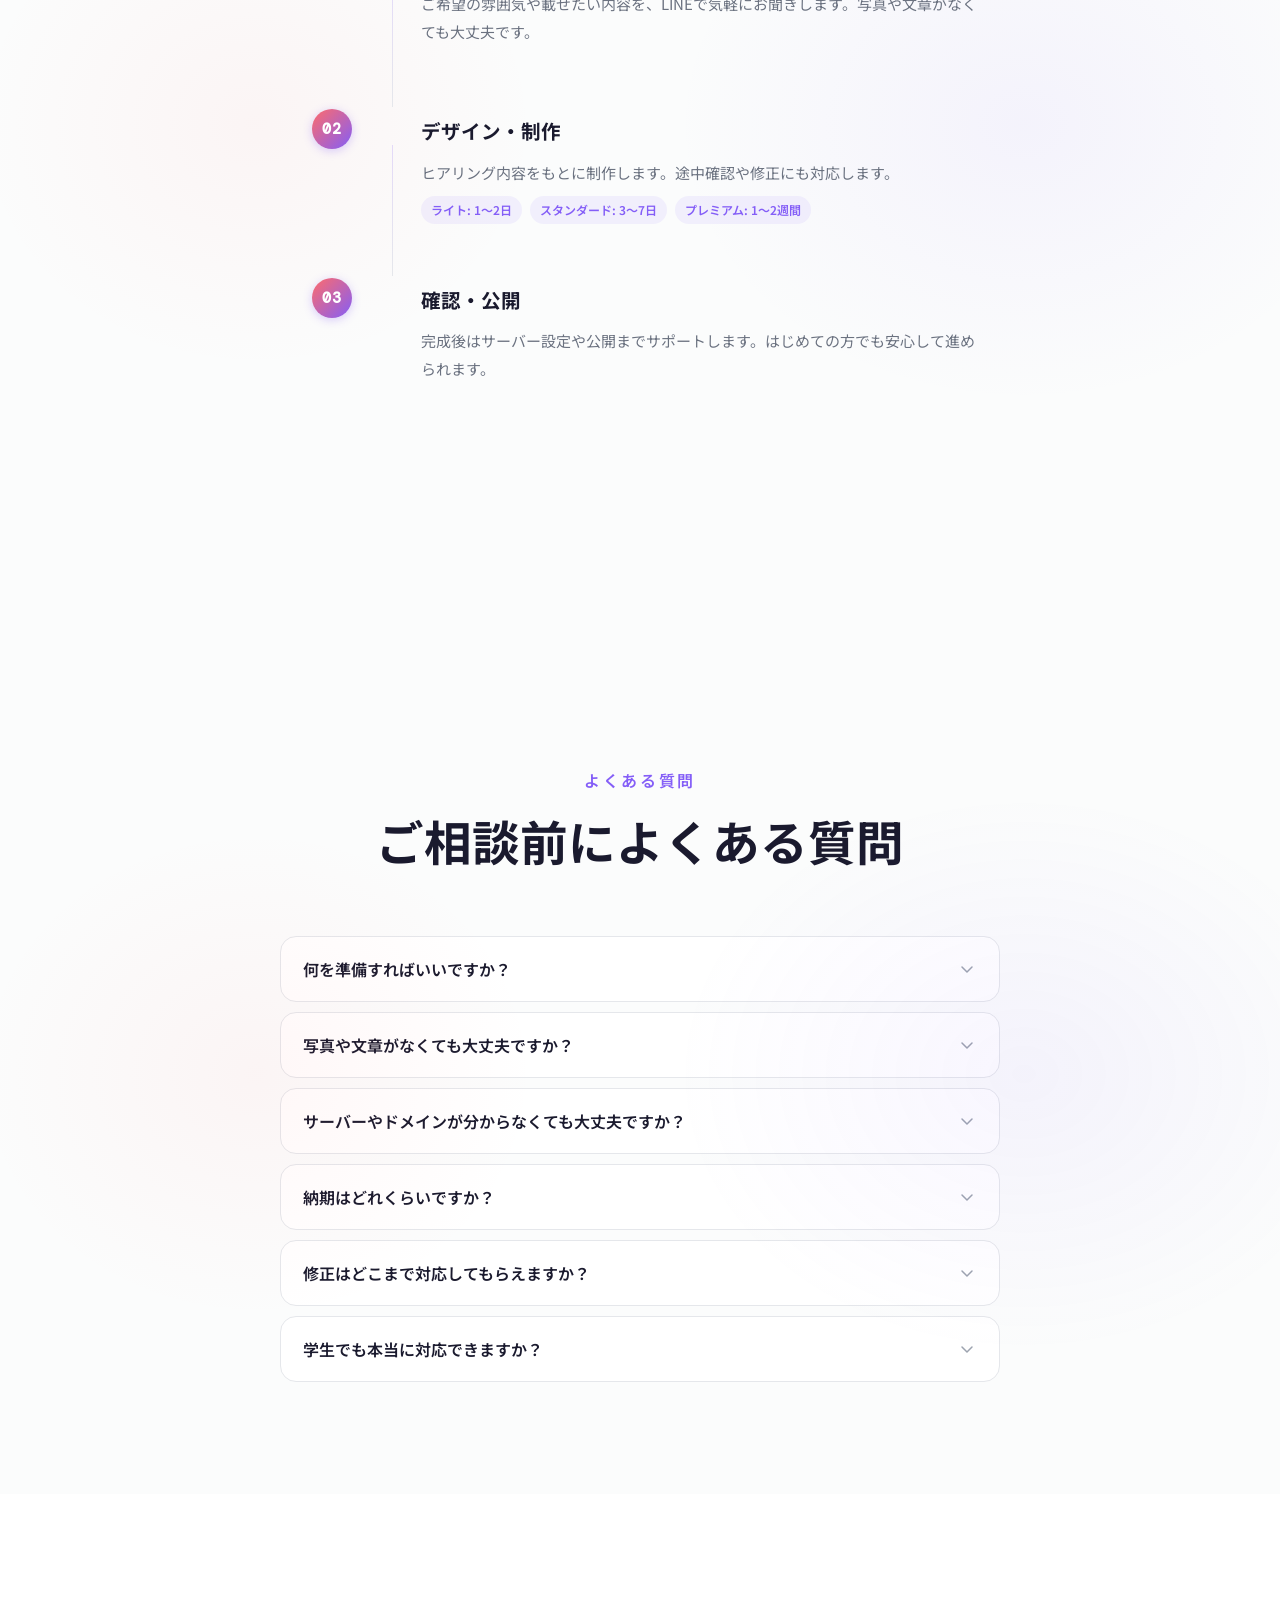
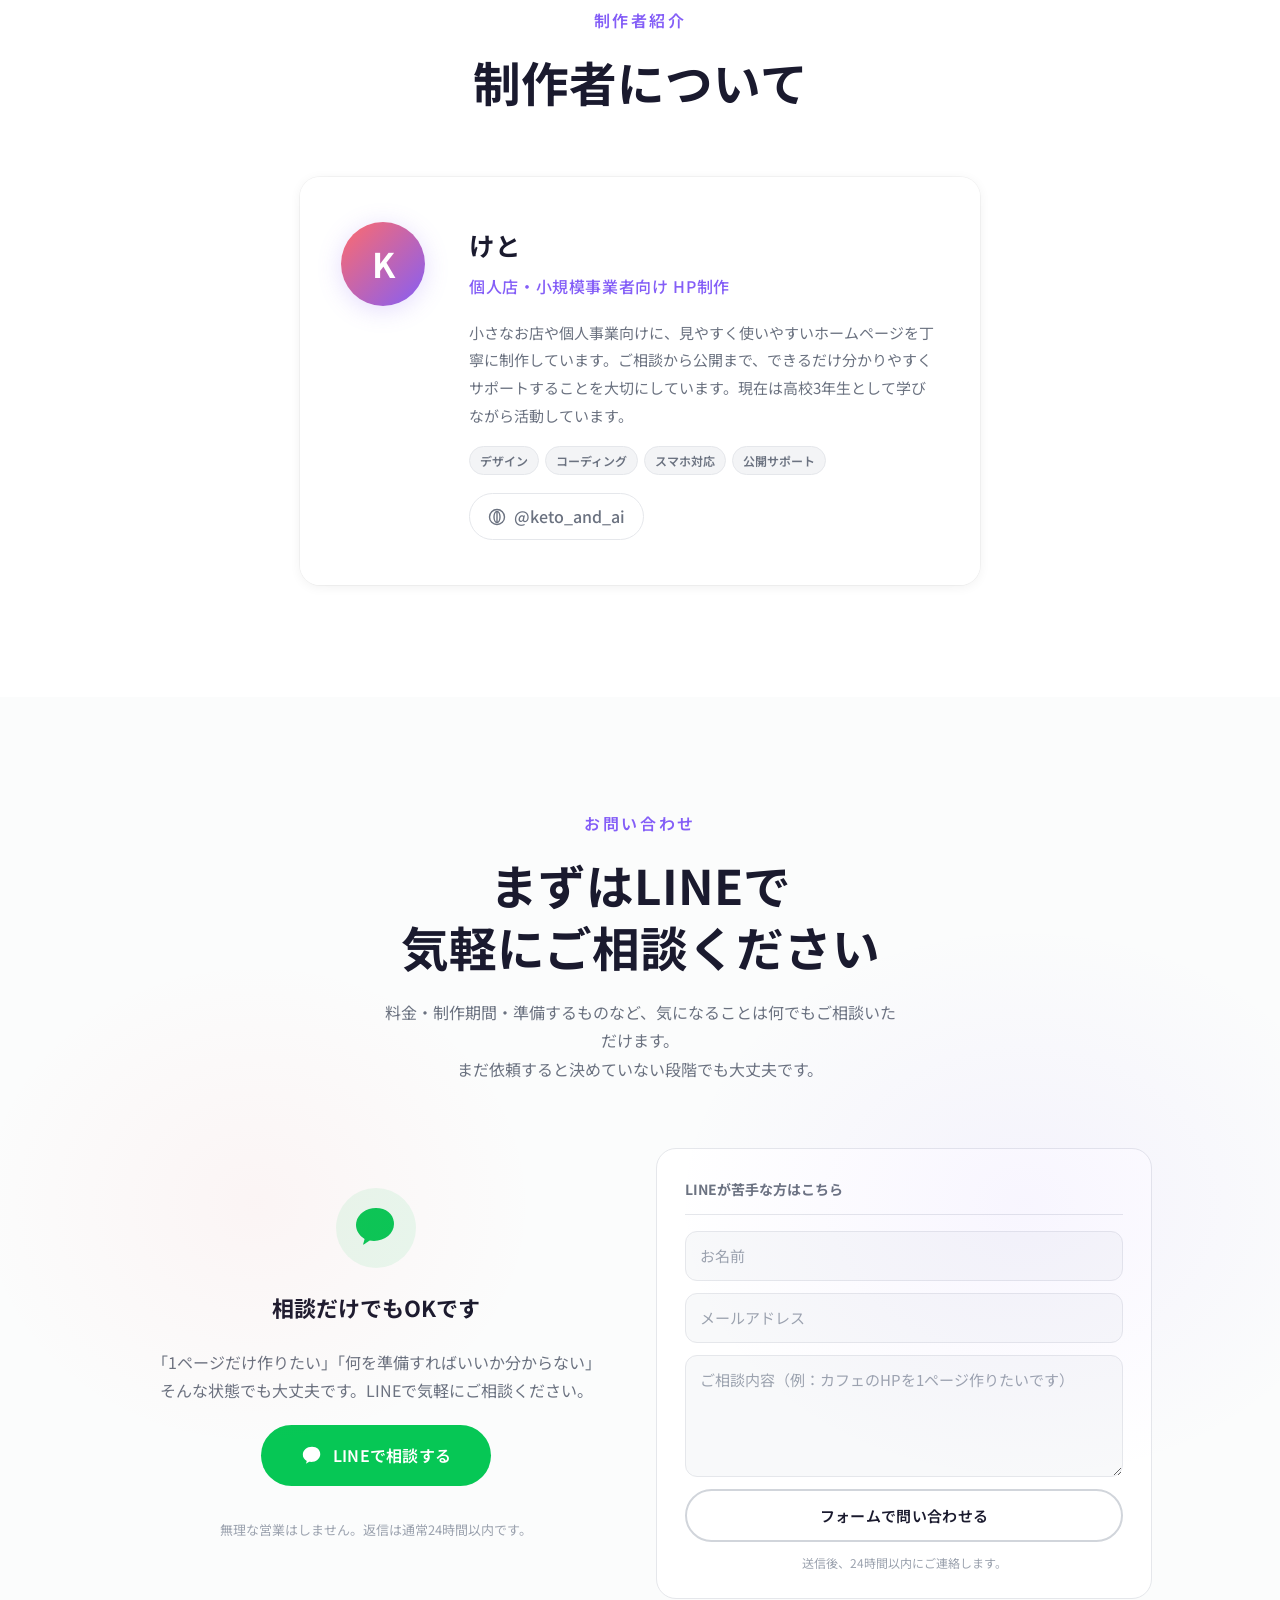
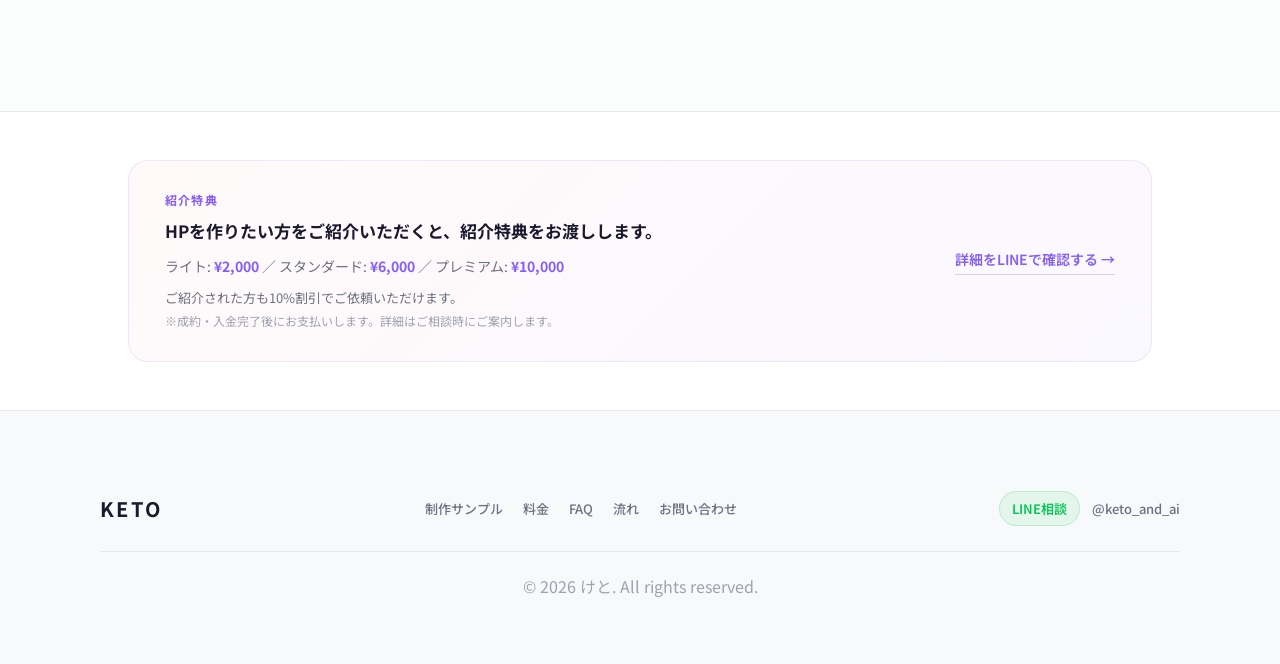
==== commit 77078953: "ナビ改善：順序整理・「流れ」→「制作の流れ」に変更 Co-Authored-By: Claude Sonnet 4.6 <noreply@anthropic.com>" ====
--- a/index.html
+++ b/index.html
@@ -33,8 +33,8 @@
       <ul class="nav-links" id="nav-links" role="list">
         <li><a href="#samples" class="nav-link">制作サンプル</a></li>
         <li><a href="#pricing" class="nav-link">料金</a></li>
+        <li><a href="#steps" class="nav-link">制作の流れ</a></li>
         <li><a href="#faq" class="nav-link">FAQ</a></li>
-        <li><a href="#steps" class="nav-link">流れ</a></li>
         <li><a href="#contact" class="nav-cta">お問い合わせ</a></li>
       </ul>
     </div>
@@ -536,8 +536,7 @@
         <!-- Form Sub -->
         <div class="contact-form-wrap fade-in">
           <p class="contact-form-label">LINEが苦手な方はこちら</p>
-          <!-- TODO: Formspree setup — sign up at formspree.io and replace YOUR_FORM_ID -->
-          <form class="contact-form-simple" action="https://formspree.io/f/YOUR_FORM_ID" method="POST" id="contact-form">
+          <form class="contact-form-simple" action="https://formspree.io/f/xvzdzqyp" method="POST" id="contact-form">
             <input type="text" name="name" placeholder="お名前" required class="contact-input">
             <input type="email" name="email" placeholder="メールアドレス" required class="contact-input">
             <textarea name="message" placeholder="ご相談内容（例：カフェのHPを1ページ作りたいです）" required class="contact-textarea" rows="4"></textarea>
@@ -628,6 +627,35 @@
     window.addEventListener('scroll', () => {
       nav.classList.toggle('nav-scrolled', window.scrollY > 24);
     }, { passive: true });
+
+    // Contact form (Formspree AJAX)
+    const contactForm = document.getElementById('contact-form');
+    if (contactForm) {
+      contactForm.addEventListener('submit', async (e) => {
+        e.preventDefault();
+        const btn = contactForm.querySelector('.contact-submit');
+        btn.disabled = true;
+        btn.textContent = '送信中…';
+        try {
+          const res = await fetch(contactForm.action, {
+            method: 'POST',
+            body: new FormData(contactForm),
+            headers: { Accept: 'application/json' }
+          });
+          if (res.ok) {
+            contactForm.innerHTML = '<p class="contact-form-success">お問い合わせありがとうございます。24時間以内にご連絡します。</p>';
+          } else {
+            btn.disabled = false;
+            btn.textContent = 'フォームで問い合わせる';
+            alert('送信に失敗しました。LINEからご相談ください。');
+          }
+        } catch {
+          btn.disabled = false;
+          btn.textContent = 'フォームで問い合わせる';
+          alert('送信に失敗しました。LINEからご相談ください。');
+        }
+      });
+    }
 
     // FAQ accordion
     document.querySelectorAll('#faq-list .faq-question').forEach(btn => {
--- a/style.css
+++ b/style.css
@@ -1564,6 +1564,17 @@
   font-size: 12px;
   color: var(--text-dim);
   text-align: center;
+}
+
+.contact-form-success {
+  padding: 20px;
+  text-align: center;
+  font-size: 15px;
+  font-weight: 600;
+  color: var(--violet);
+  background: var(--violet-dim);
+  border-radius: var(--radius-sm);
+  line-height: 1.75;
 }
 
 @media (max-width: 768px) {
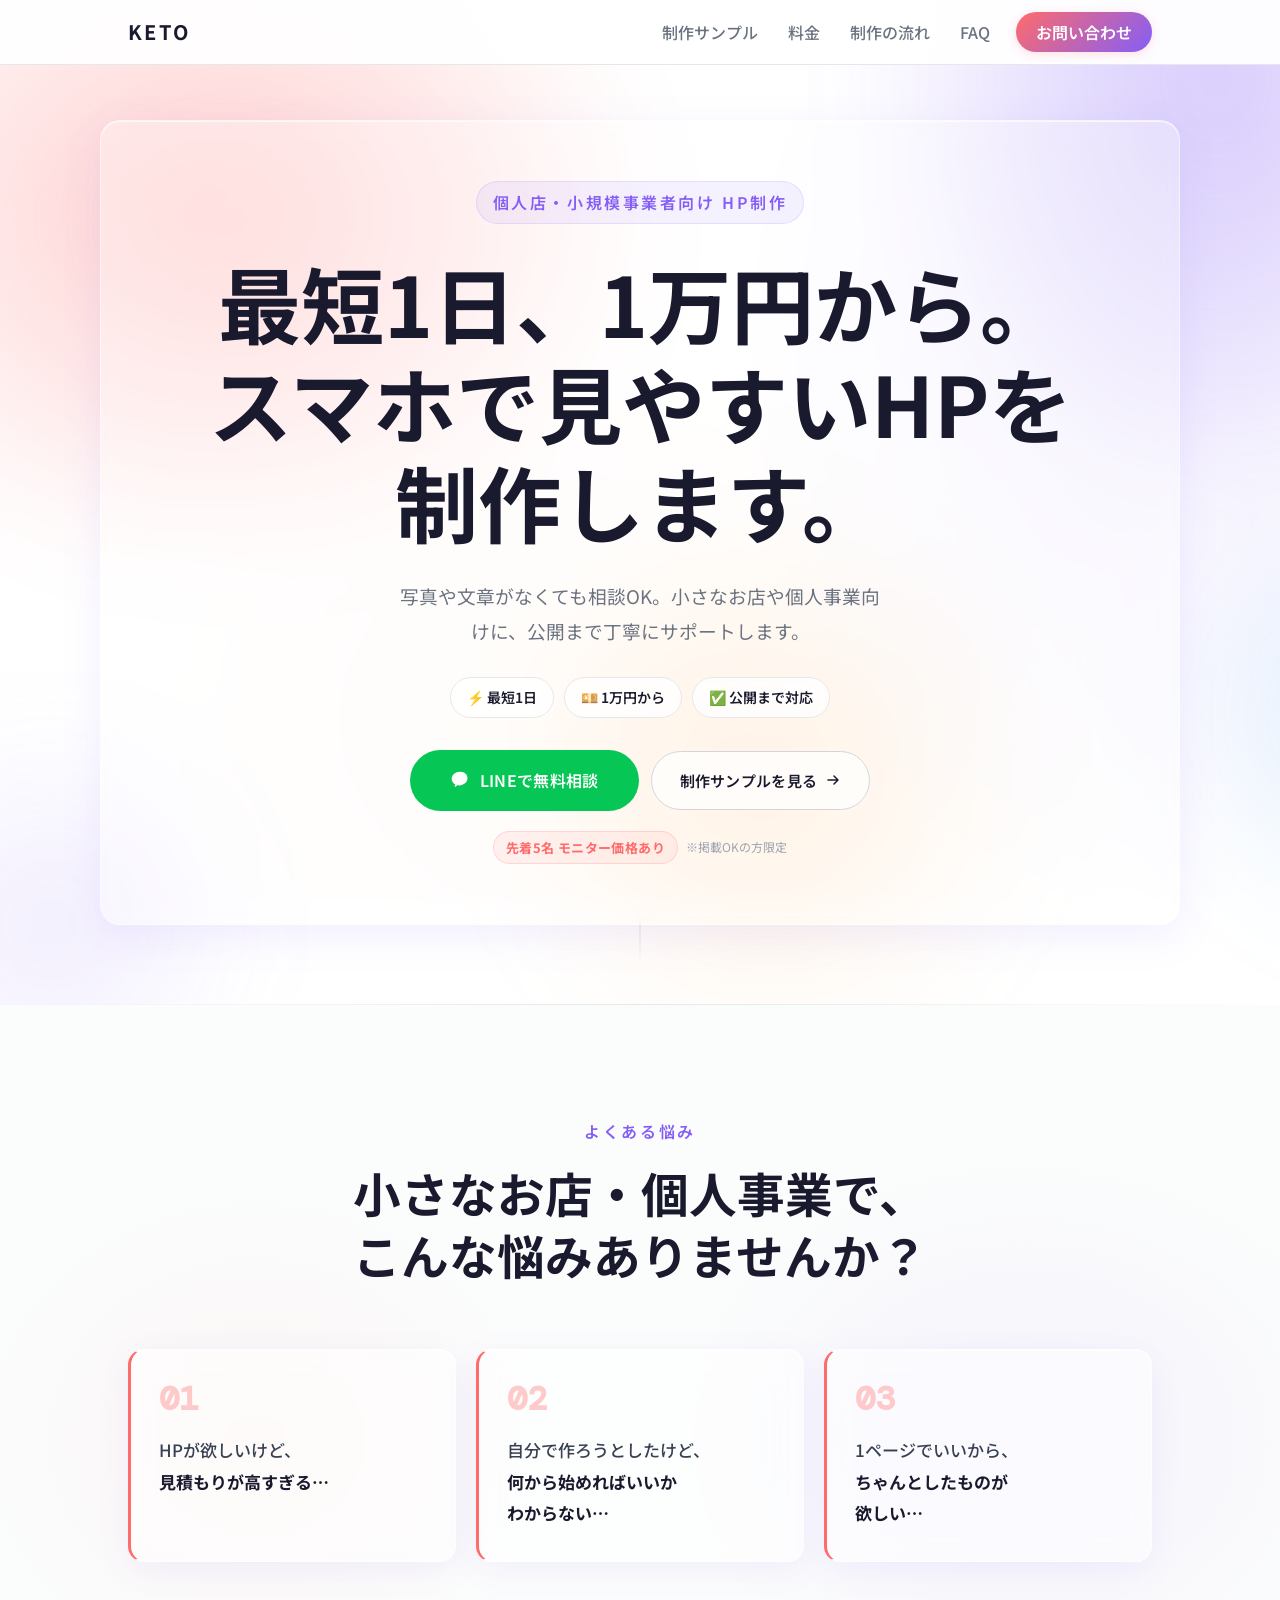
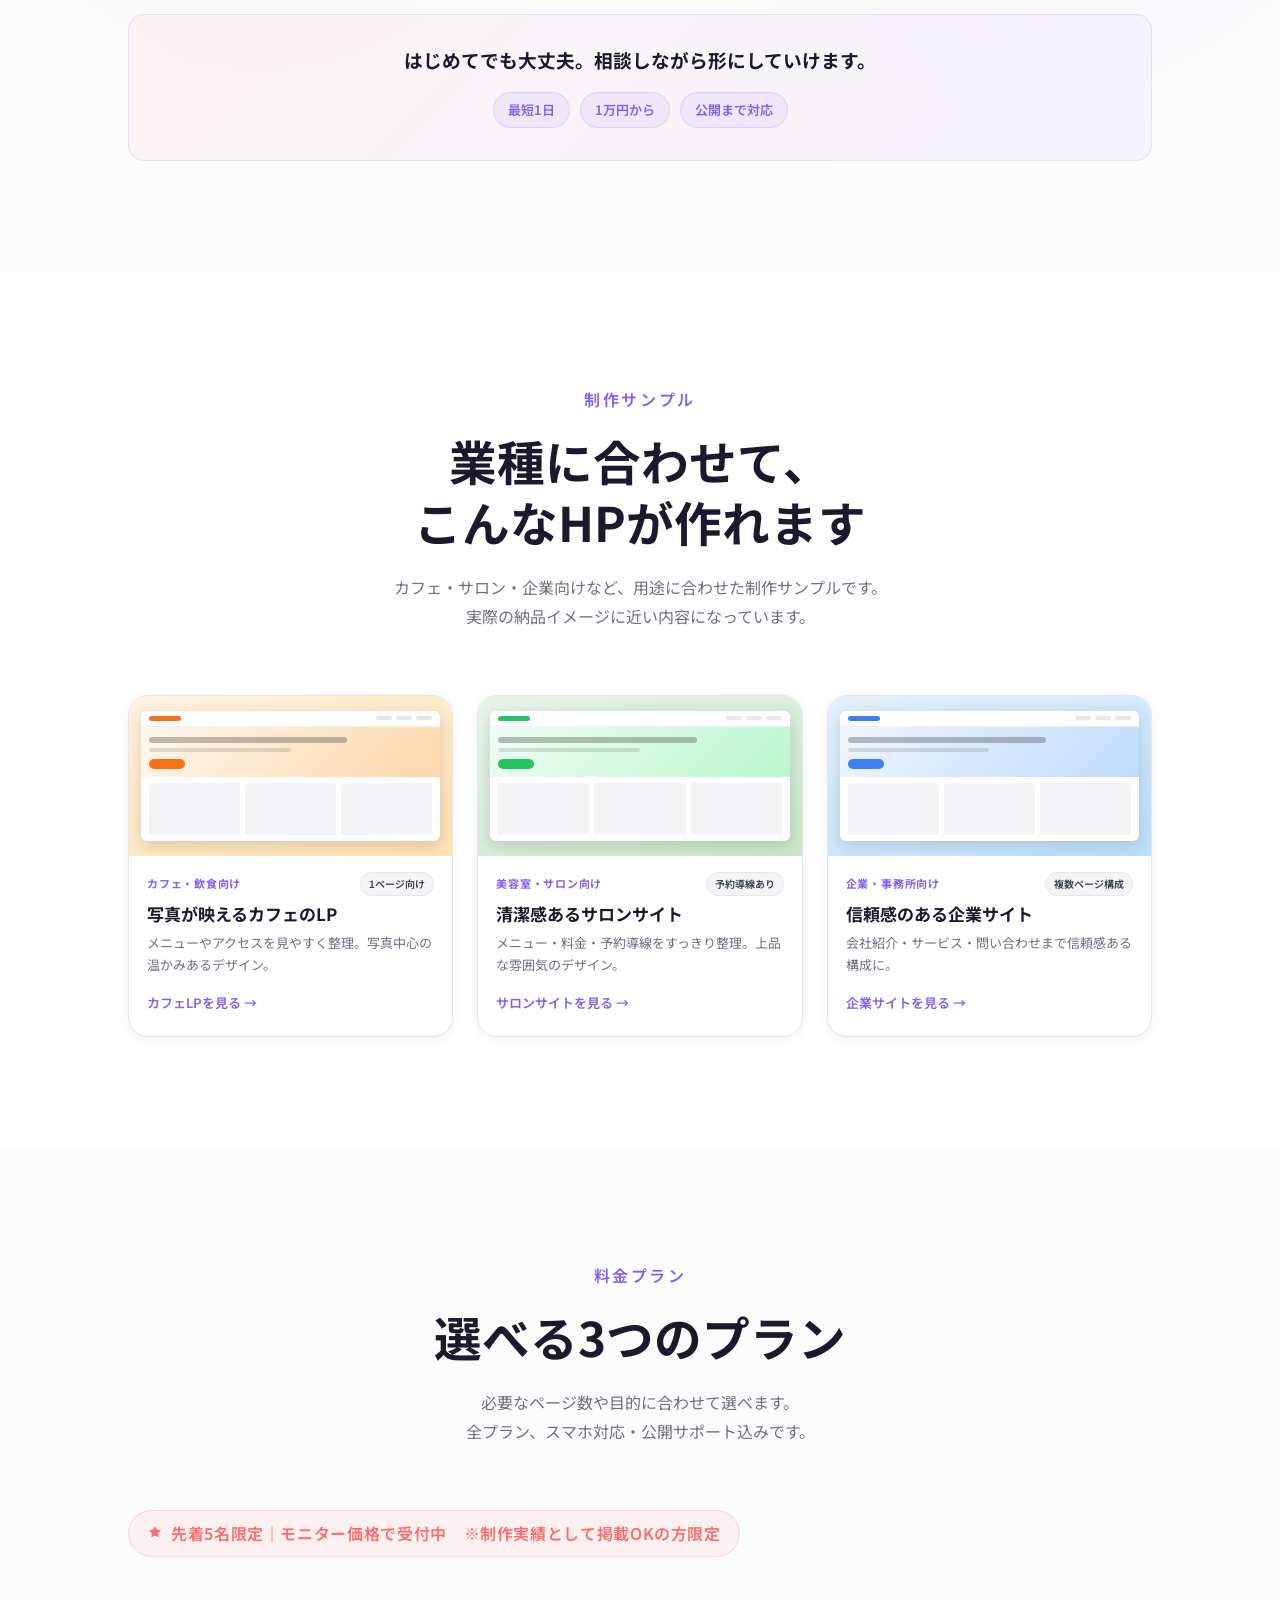
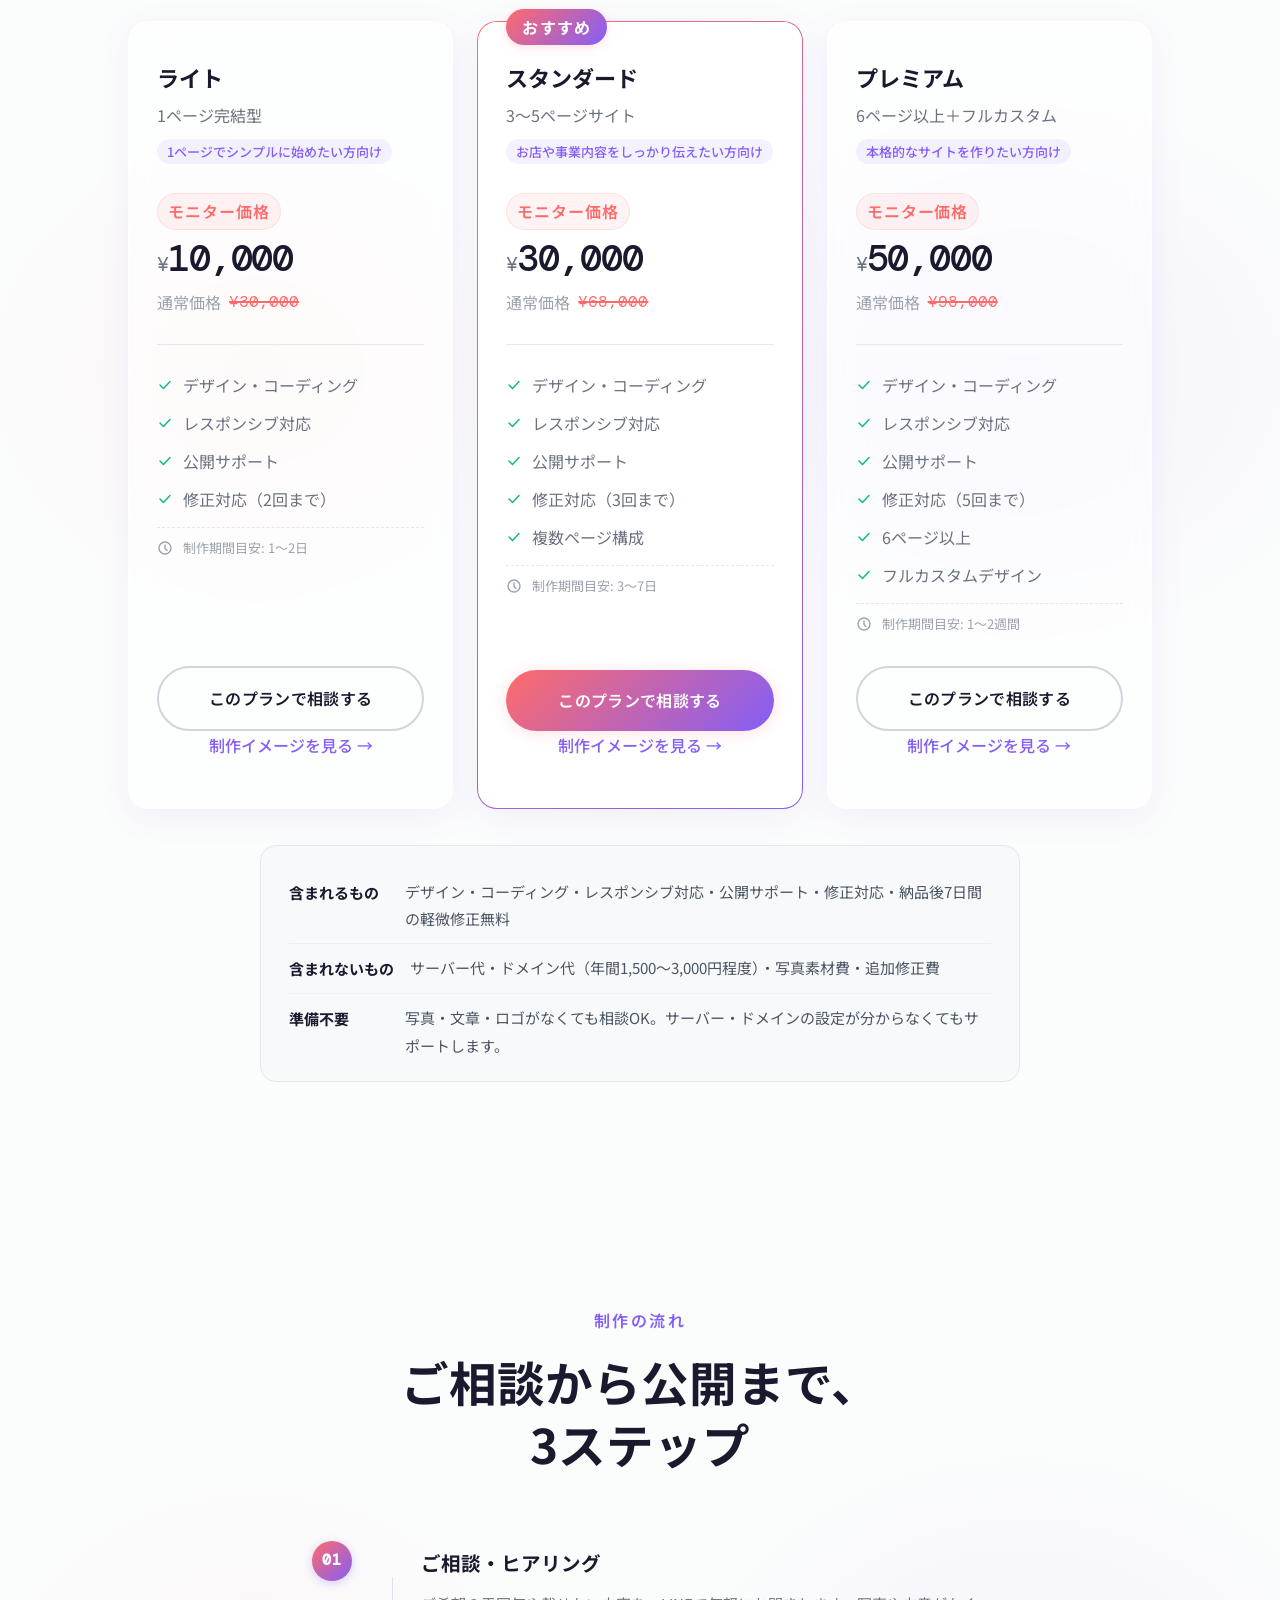
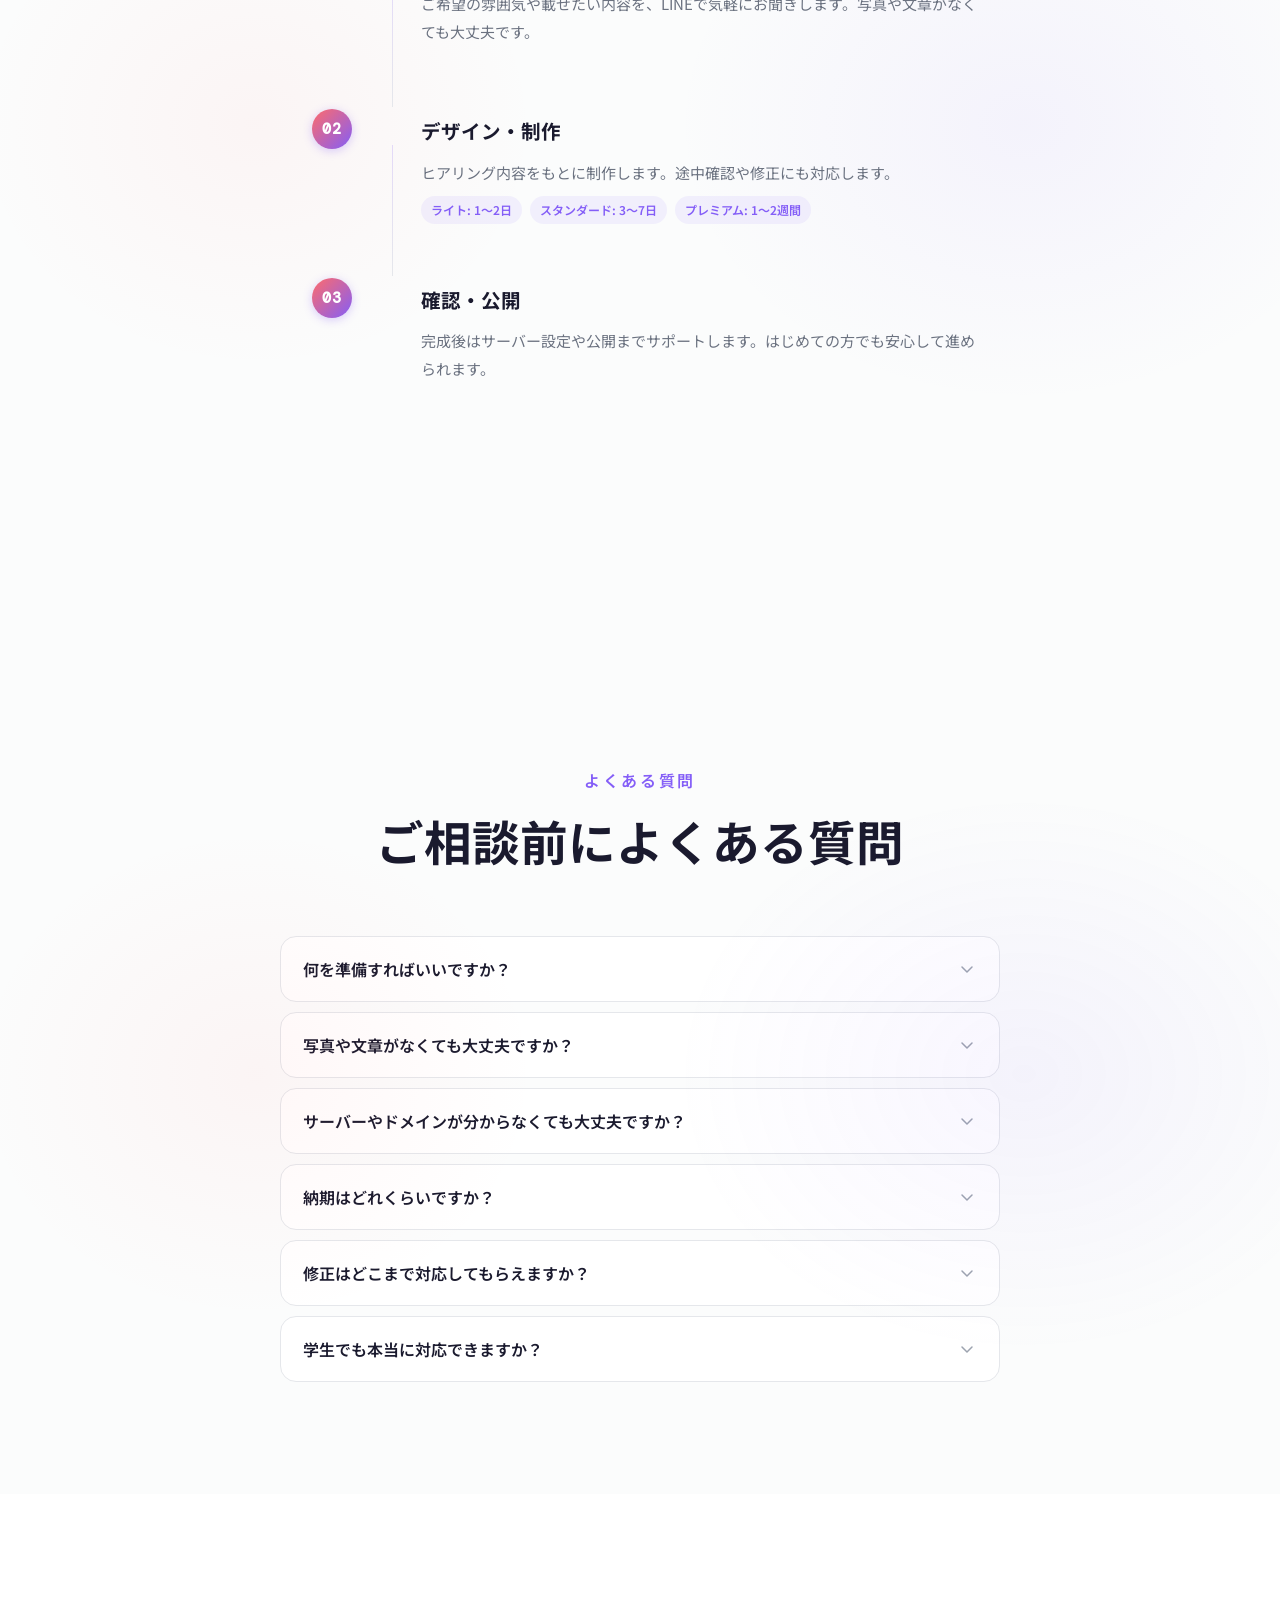
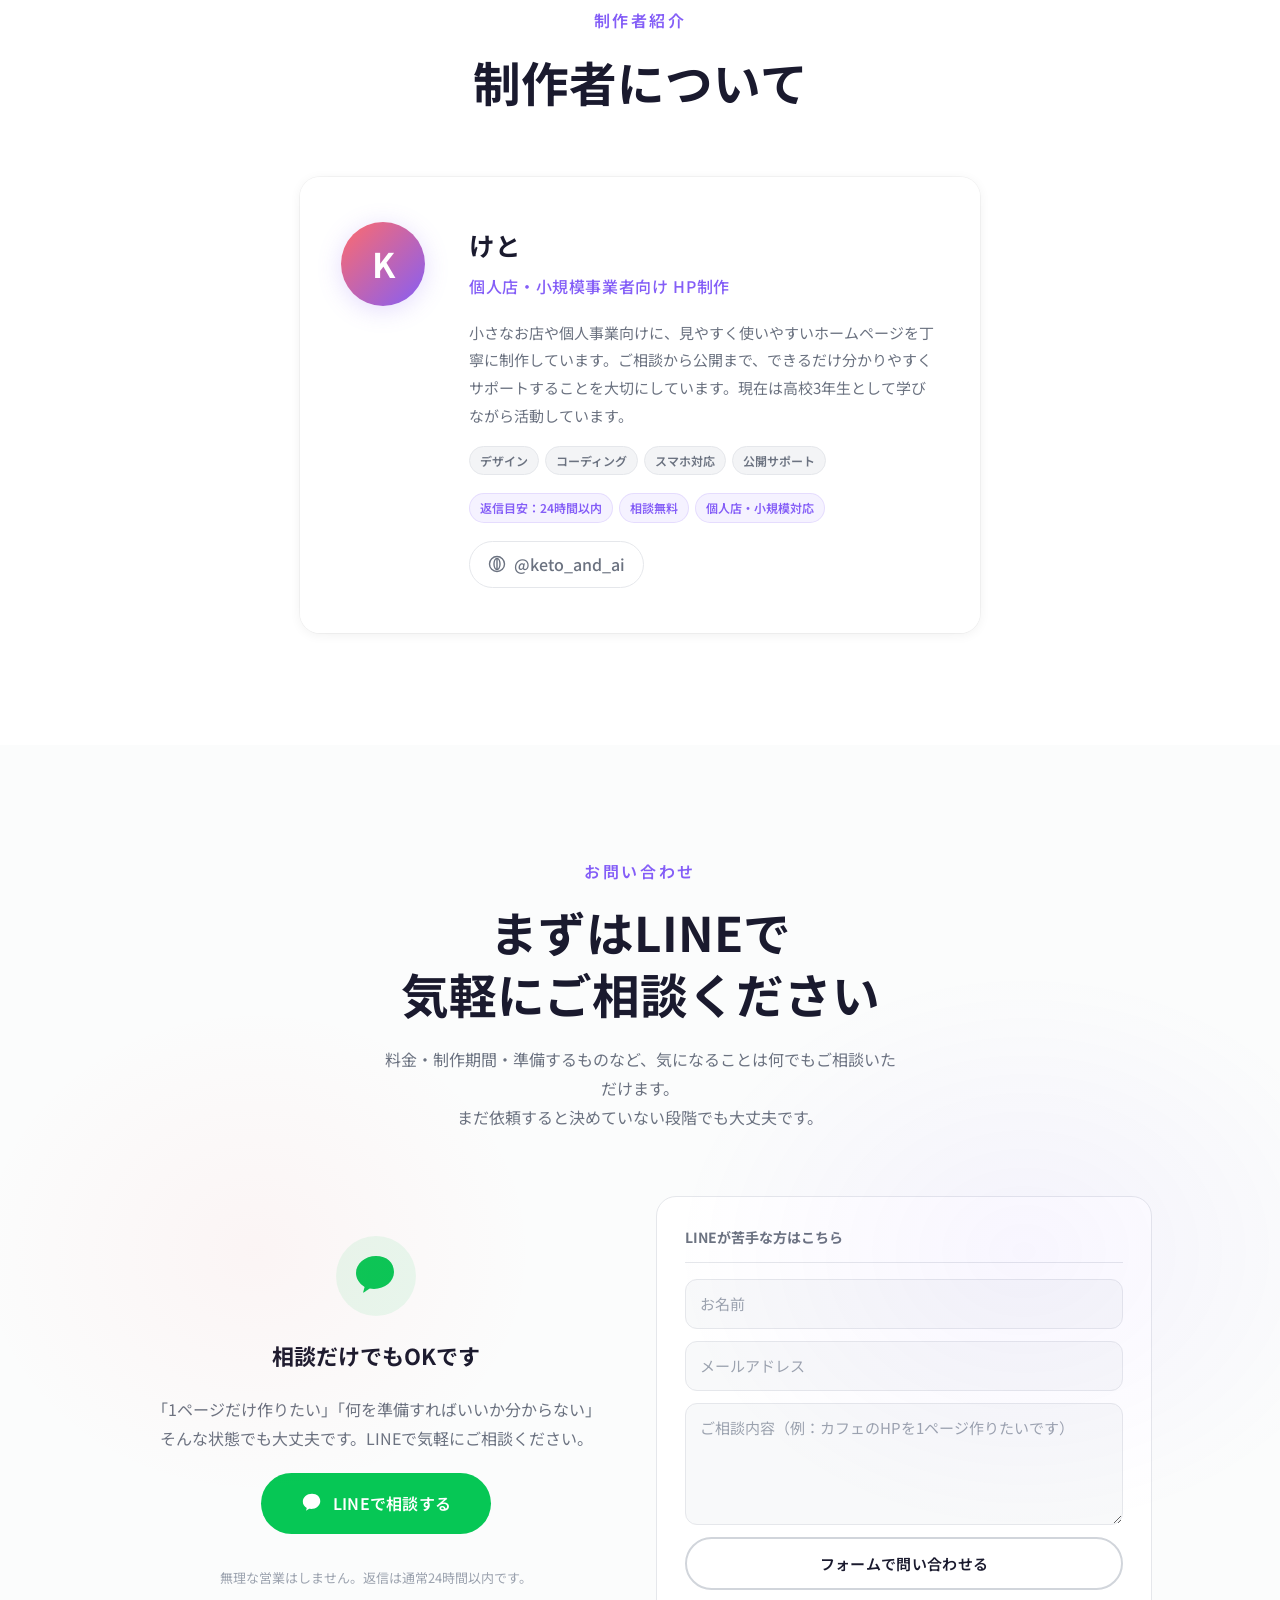
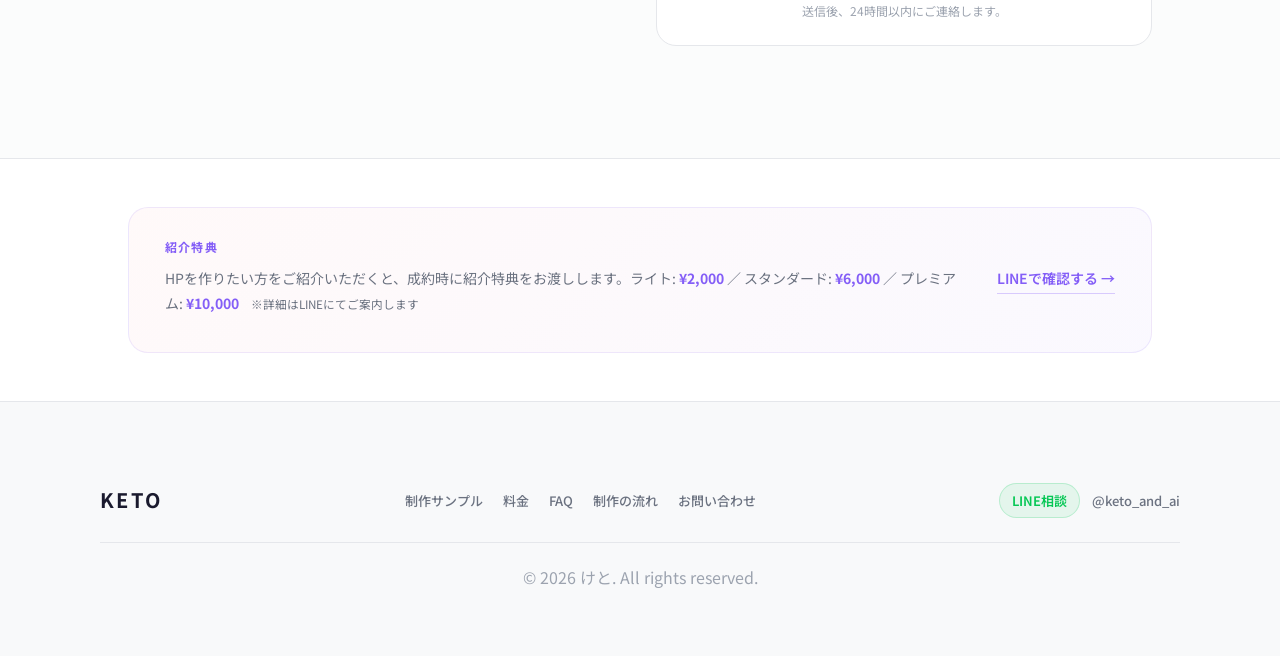
==== commit 6185f1b8: "微調整4項目 - フォームボタン確認OK（BUTTON/type=submit） - フッター「流れ」→「制作の流れ」に統一 - 紹介特典を1行に軽量化 - プロフィールに信頼要素追加（返信24時間以" ====
--- a/index.html
+++ b/index.html
@@ -492,6 +492,11 @@
             <span>スマホ対応</span>
             <span>公開サポート</span>
           </div>
+          <div class="profile-trust">
+            <span>返信目安：24時間以内</span>
+            <span>相談無料</span>
+            <span>個人店・小規模対応</span>
+          </div>
           <a href="https://www.threads.net/@keto_and_ai" class="profile-threads" target="_blank" rel="noopener noreferrer" aria-label="けとのThreadsアカウントを開く">
             <svg width="18" height="18" viewBox="0 0 18 18" fill="none" aria-hidden="true">
               <circle cx="9" cy="9" r="7.5" stroke="currentColor" stroke-width="1.4" fill="none"/>
@@ -555,11 +560,9 @@
       <div class="referral-compact-card fade-in">
         <div class="referral-compact-text">
           <p class="referral-compact-eyebrow">紹介特典</p>
-          <h3 class="referral-compact-heading">HPを作りたい方をご紹介いただくと、紹介特典をお渡しします。</h3>
-          <p class="referral-compact-amounts">ライト: <strong>¥2,000</strong> ／ スタンダード: <strong>¥6,000</strong> ／ プレミアム: <strong>¥10,000</strong></p>
-          <p class="referral-compact-sub">ご紹介された方も10%割引でご依頼いただけます。<br><small>※成約・入金完了後にお支払いします。詳細はご相談時にご案内します。</small></p>
-        </div>
-        <a href="https://lin.ee/rHhkMaP" class="referral-compact-link" target="_blank" rel="noopener noreferrer">詳細をLINEで確認する →</a>
+          <p class="referral-compact-amounts">HPを作りたい方をご紹介いただくと、成約時に紹介特典をお渡しします。ライト: <strong>¥2,000</strong> ／ スタンダード: <strong>¥6,000</strong> ／ プレミアム: <strong>¥10,000</strong><small>　※詳細はLINEにてご案内します</small></p>
+        </div>
+        <a href="https://lin.ee/rHhkMaP" class="referral-compact-link" target="_blank" rel="noopener noreferrer">LINEで確認する →</a>
       </div>
     </div>
   </section>
@@ -575,7 +578,7 @@
           <a href="#samples">制作サンプル</a>
           <a href="#pricing">料金</a>
           <a href="#faq">FAQ</a>
-          <a href="#steps">流れ</a>
+          <a href="#steps">制作の流れ</a>
           <a href="#contact">お問い合わせ</a>
         </nav>
         <div class="footer-links">
--- a/style.css
+++ b/style.css
@@ -1107,6 +1107,22 @@
   color: var(--text-secondary);
   background: var(--bg-hover);
   border: 1px solid var(--border);
+  border-radius: var(--radius-pill);
+  padding: 3px 10px;
+}
+
+.profile-trust {
+  display: flex;
+  flex-wrap: wrap;
+  gap: 6px;
+  margin-bottom: 18px;
+}
+.profile-trust span {
+  font-size: 12px;
+  font-weight: 600;
+  color: var(--violet);
+  background: var(--violet-dim);
+  border: 1px solid rgba(132,94,247,0.15);
   border-radius: var(--radius-pill);
   padding: 3px 10px;
 }
